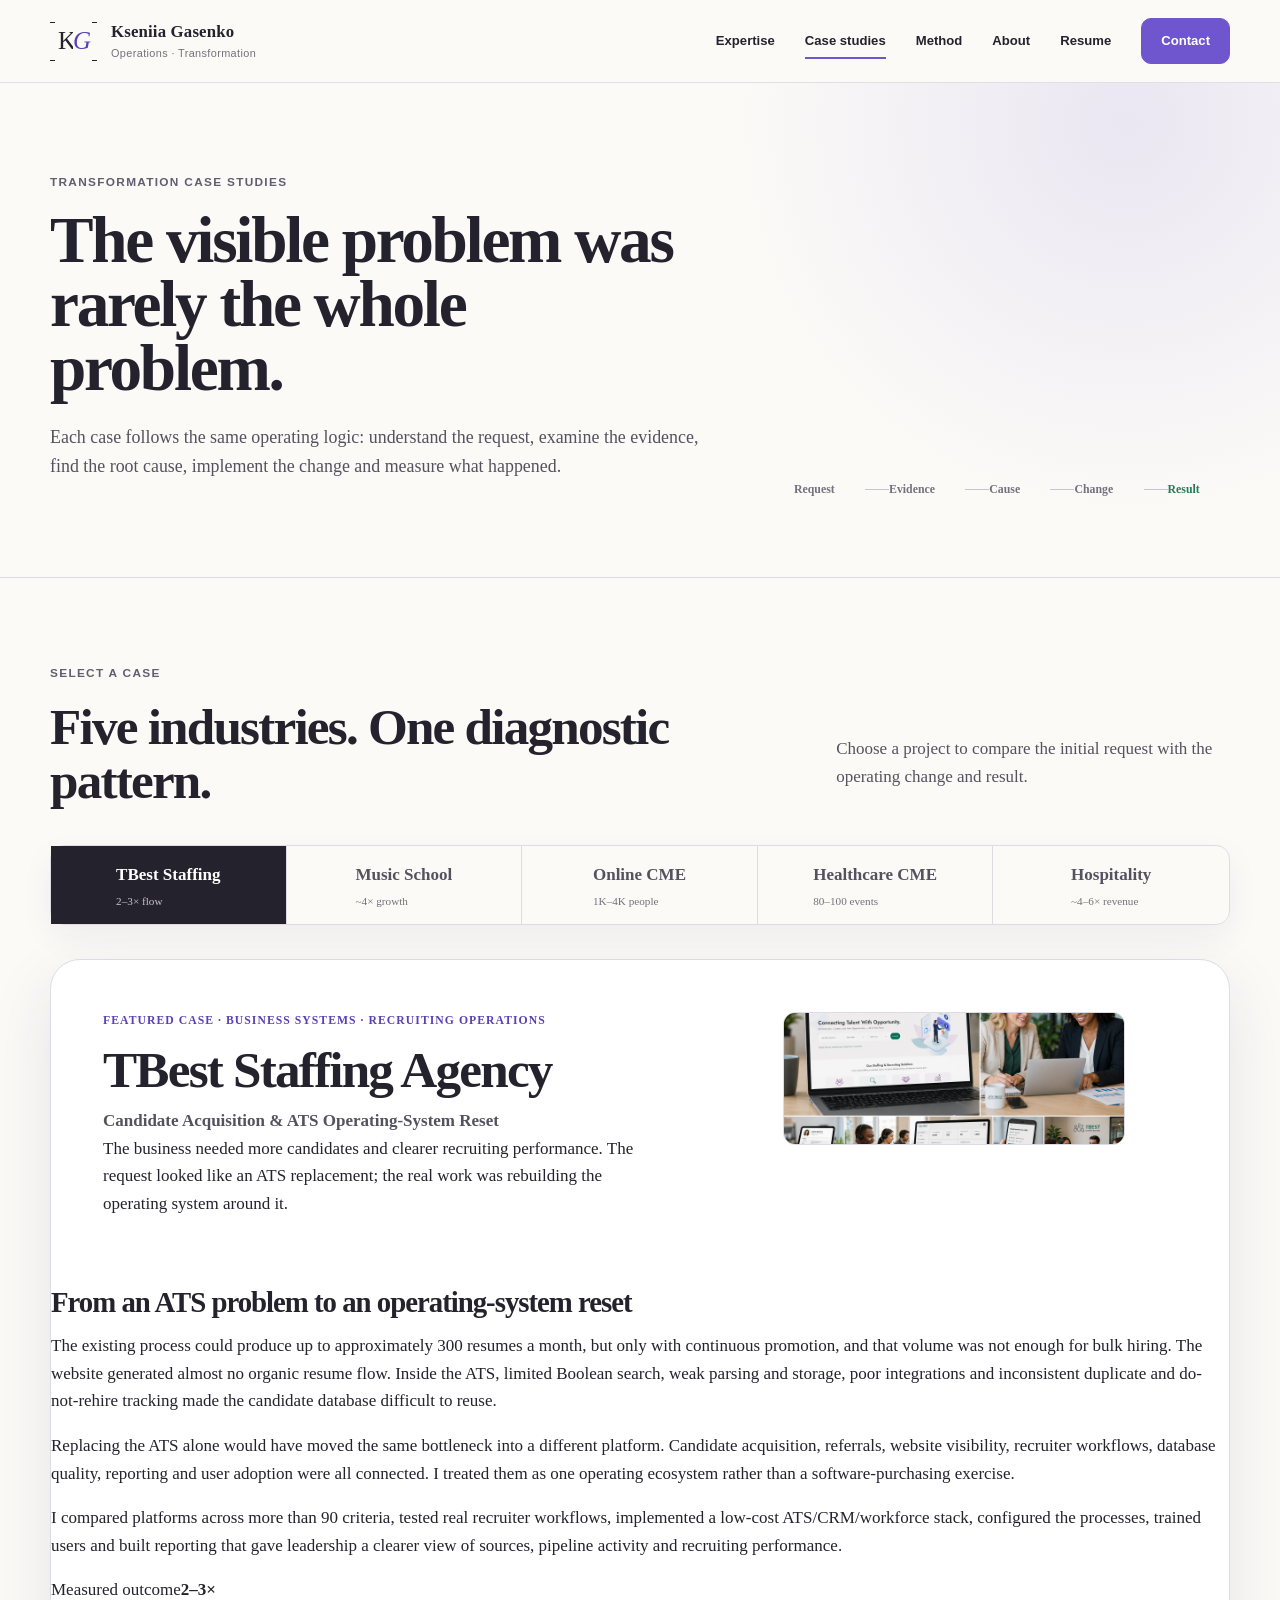
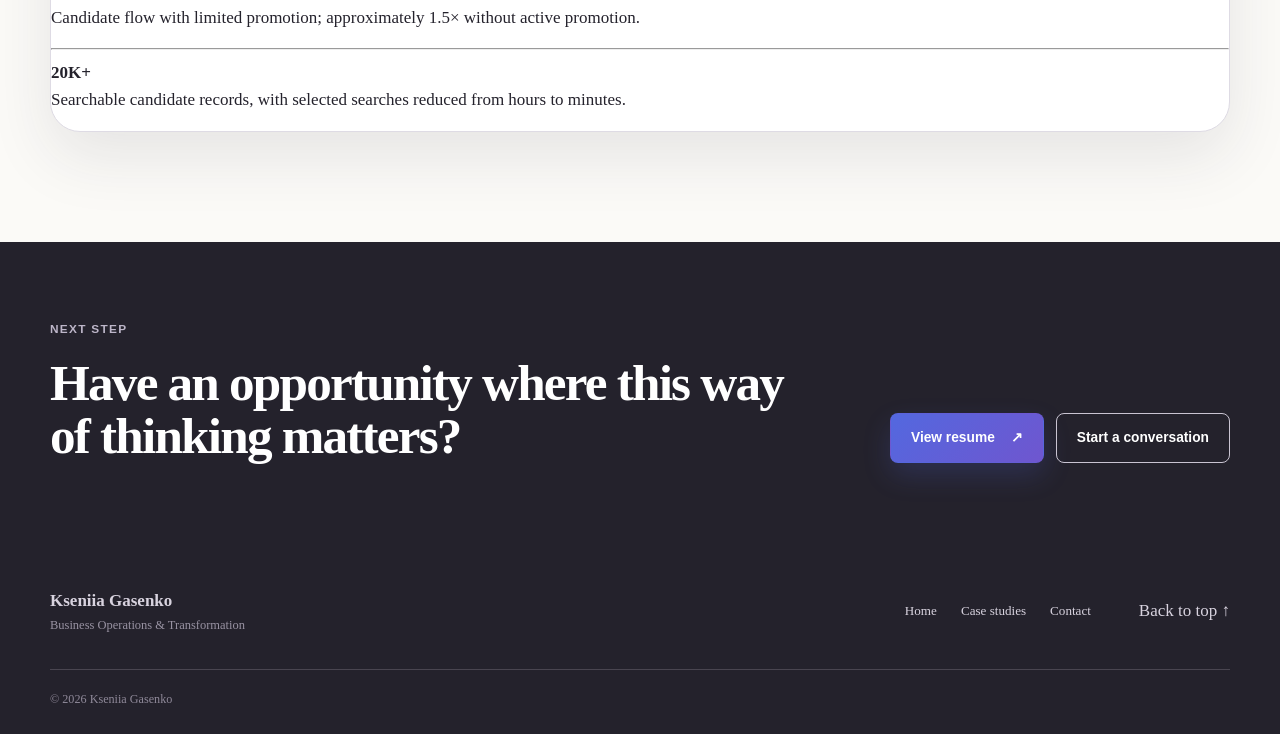
==== case-studies.html @ 23183fe9 "Update case-studies.html" ====
<!doctype html>
<html lang="en">
<head>
  <meta charset="utf-8"><meta name="viewport" content="width=device-width, initial-scale=1">
  <meta name="description" content="Business transformation case studies by Kseniia Gasenko: operations, systems, customer journeys, digital delivery and measurable change.">
  <meta name="theme-color" content="#fbfaf7">
  <meta property="og:title" content="Transformation Case Studies | Kseniia Gasenko"><meta property="og:description" content="Five transformations showing the request, evidence, root cause, implemented change and measured result."><meta property="og:type" content="website"><meta property="og:image" content="assets/images/projects/music-school.png">
  <link rel="canonical" href="https://kgasenko-lab.github.io/kgasenko-portfolio/case-studies.html">
  <title>Transformation Case Studies | Kseniia Gasenko</title>
  <link rel="stylesheet" href="css/style.css?v=20260823-5"><link rel="stylesheet" href="css/case-studies.css?v=20260823-5">
</head>
<body class="cases-page">
  <a class="skip-link" href="#main-content">Skip to main content</a>
  <header class="site-header" data-header><div class="container nav-shell">
    <a class="brand" href="index.html" aria-label="Kseniia Gasenko, home"><span class="brand-mark" aria-hidden="true"><span class="brand-k">K</span><span class="brand-g">G</span></span><span class="brand-copy"><strong>Kseniia Gasenko</strong><small>Operations · Transformation</small></span></a>
    <nav class="desktop-nav" aria-label="Primary navigation"><a href="index.html#expertise">Expertise</a><a href="#cases" aria-current="page">Case studies</a><a href="index.html#method">Method</a><a href="index.html#about">About</a><a href="assets/documents/Kseniia_Gasenko_Change_Transformation_Resume.pdf" target="_blank" rel="noopener noreferrer">Resume <span class="sr-only">(opens PDF in a new tab)</span></a><a class="nav-cta" href="index.html#contact">Contact</a></nav>
    <button class="menu-toggle" type="button" aria-expanded="false" aria-controls="mobile-menu" aria-label="Open navigation"><span></span><span></span><span></span></button>
  </div><nav class="mobile-menu" id="mobile-menu" aria-label="Mobile navigation" hidden><div class="container mobile-menu-inner"><a href="index.html#expertise">Expertise</a><a href="#cases" aria-current="page">Case studies</a><a href="index.html#method">Method</a><a href="index.html#about">About</a><a href="assets/documents/Kseniia_Gasenko_Change_Transformation_Resume.pdf" target="_blank" rel="noopener noreferrer">Resume</a><a href="index.html#contact">Contact</a></div></nav></header>

  <main id="main-content">
    <section class="cases-hero" id="top"><div class="container cases-hero-grid"><div><p class="eyebrow">Transformation case studies</p><h1>The visible problem was rarely the whole problem.</h1><p>Each case follows the same operating logic: understand the request, examine the evidence, find the root cause, implement the change and measure what happened.</p></div><div class="case-thesis" aria-label="Case-study structure"><span>Request</span><i></i><span>Evidence</span><i></i><span>Cause</span><i></i><span>Change</span><i></i><strong>Result</strong></div></div></section>

    <section class="cases-workspace" id="cases" aria-labelledby="case-selector-title"><div class="container">
      <div class="case-selector-heading"><div><p class="eyebrow">Select a case</p><h2 id="case-selector-title">Five industries. One diagnostic pattern.</h2></div><p>Choose a project to compare the initial request with the operating change and result.</p></div>
      <div class="case-tabs" role="tablist" aria-label="Case studies">
        <button type="button" role="tab" id="tab-staffing-agency" aria-controls="staffing-agency" aria-selected="true" tabindex="0" data-case-tab="staffing-agency"><span>TBest Staffing</span><small>2–3× flow</small></button>
        <button type="button" role="tab" id="tab-music-school" aria-controls="music-school" aria-selected="false" tabindex="-1" data-case-tab="music-school"><span>Music School</span><small>~4× growth</small></button>
        <button type="button" role="tab" id="tab-online-cme" aria-controls="online-cme" aria-selected="false" tabindex="-1" data-case-tab="online-cme"><span>Online CME</span><small>1K–4K people</small></button>
        <button type="button" role="tab" id="tab-healthcare-cme" aria-controls="healthcare-cme" aria-selected="false" tabindex="-1" data-case-tab="healthcare-cme"><span>Healthcare CME</span><small>80–100 events</small></button>
        <button type="button" role="tab" id="tab-hotel-complex" aria-controls="hotel-complex" aria-selected="false" tabindex="-1" data-case-tab="hotel-complex"><span>Hospitality</span><small>~4–6× revenue</small></button>
      </div>

      <article class="case-panel" id="music-school" role="tabpanel" aria-labelledby="tab-music-school" tabindex="0" data-case-panel hidden>
        <header class="case-panel-header"><div><p class="case-type">Customer journey · Digital operations · Business systems</p><h2>Music School</h2><p class="case-role">Enrollment & Operations Transformation</p><p class="case-deck">The project began as a search for school-management software. The evidence showed that the more urgent constraint was earlier in the journey: families could not easily understand, compare and enroll in programs.</p></div><figure class="case-visual"><img src="assets/images/projects/music-school.png" alt="Music school website, enrollment and scheduling transformation" width="1536" height="1024"></figure></header>
        <div class="case-story"><div class="case-narrative"><h3>Why the software request was not the first priority</h3><p>Enrollment, scheduling, payments, communication and student updates were consuming too much administrative time, so replacing the management platform looked like the logical first step. But reviewing the customer journey revealed a different bottleneck. Program information, age groups, schedules, tuition, trial options and registration paths were difficult for families to compare—and difficult for the school to maintain consistently.</p><p>Implementing a new platform at that moment would have reorganized the back office without solving the immediate enrollment and revenue problem. I changed the sequence of the work: improve acquisition first, then select the system against requirements proven through the redesigned operation.</p><p>I rebuilt program pages, schedules, pricing, trial and enrollment paths, email assets, SEO foundations and campaign materials. After the customer journey was clearer, I mapped the school’s operational requirements, reviewed available platforms and shortlisted five systems for hands-on testing.</p></div><aside class="case-evidence" aria-label="Music School results"><span>Measured outcome</span><strong>~4×</strong><p>First-month registrations and revenue compared with the same programs and enrollment timing in the prior year.</p><hr><b>Next phase</b><p>Five platforms shortlisted for operational testing.</p></aside></div>
      </article>

      <article class="case-panel" id="staffing-agency" role="tabpanel" aria-labelledby="tab-staffing-agency" tabindex="0" data-case-panel>
        <header class="case-panel-header"><div><p class="case-type">Featured case · Business systems · Recruiting operations</p><h2>TBest Staffing Agency</h2><p class="case-role">Candidate Acquisition & ATS Operating-System Reset</p><p class="case-deck">The business needed more candidates and clearer recruiting performance. The request looked like an ATS replacement; the real work was rebuilding the operating system around it.</p></div><figure class="case-visual"><img src="assets/images/projects/staffing-agency.png" alt="Staffing agency recruiting systems and operations transformation" width="1536" height="1024"></figure></header>
        <div class="case-story"><div class="case-narrative"><h3>From an ATS problem to an operating-system reset</h3><p>The existing process could produce up to approximately 300 resumes a month, but only with continuous promotion, and that volume was not enough for bulk hiring. The website generated almost no organic resume flow. Inside the ATS, limited Boolean search, weak parsing and storage, poor integrations and inconsistent duplicate and do-not-rehire tracking made the candidate database difficult to reuse.</p><p>Replacing the ATS alone would have moved the same bottleneck into a different platform. Candidate acquisition, referrals, website visibility, recruiter workflows, database quality, reporting and user adoption were all connected. I treated them as one operating ecosystem rather than a software-purchasing exercise.</p><p>I compared platforms across more than 90 criteria, tested real recruiter workflows, implemented a low-cost ATS/CRM/workforce stack, configured the processes, trained users and built reporting that gave leadership a clearer view of sources, pipeline activity and recruiting performance.</p></div><aside class="case-evidence" aria-label="TBest results"><span>Measured outcome</span><strong>2–3×</strong><p>Candidate flow with limited promotion; approximately 1.5× without active promotion.</p><hr><b>20K+</b><p>Searchable candidate records, with selected searches reduced from hours to minutes.</p></aside></div>
      </article>

      <article class="case-panel" id="online-cme" role="tabpanel" aria-labelledby="tab-online-cme" tabindex="0" data-case-panel hidden>
        <header class="case-panel-header"><div><p class="case-type">Digital transformation · Automation · Event operations</p><h2>Online CME Systems</h2><p class="case-role">End-to-End Digital Delivery System</p><p class="case-deck">Healthcare education programs had to move online and support thousands of participants without becoming dependent on an expensive all-in-one platform.</p></div><figure class="case-visual"><img src="assets/images/projects/online-cme.png" alt="Online healthcare education event and automation system" width="1536" height="1024"></figure></header>
        <div class="case-story"><div class="case-narrative"><h3>Building the operation behind the online event</h3><p>The visible goal was to move physical CME events online. Yet registration, payment, participant communication, access, attendance, testing and certification were still handled as separate tasks. Digitizing each manual step independently would have recreated the same fragmented operation on a screen.</p><p>I designed the full participant lifecycle as one connected delivery system and built it myself with a near-zero-cost technology stack. More than 50 multilingual landing pages connected promotion and registration with payments, event access, live delivery, attendance, testing, certification, recordings, participant data, reporting and follow-up.</p><p>The system expanded capacity while reducing manual work and dependence on third-party providers. It also turned one-time event records into a professional audience database that could support future programs.</p></div><aside class="case-evidence" aria-label="Online CME results"><span>Delivery capacity</span><strong>1K–4K</strong><p>Participants supported at one time, compared with roughly 100–500 in physical programs.</p><hr><b>4K → 45K+</b><p>Growth of the professional participant database.</p></aside></div>
      </article>

      <article class="case-panel" id="healthcare-cme" role="tabpanel" aria-labelledby="tab-healthcare-cme" tabindex="0" data-case-panel hidden>
        <header class="case-panel-header"><div><p class="case-type">Event operations · Digital acquisition</p><h2>Healthcare Marketing & CME Agency</h2><p class="case-role">Audience Acquisition & Registration Transformation</p><p class="case-deck">Event growth depended on clinic visits, paper invitations and handwritten registration. Improving attendance meant redesigning acquisition and data capture together.</p></div><figure class="case-visual"><img src="assets/images/projects/healthcare-cme.png" alt="Healthcare conference event and registration transformation" width="1536" height="1024"></figure></header>
        <div class="case-story"><div class="case-narrative"><h3>Turning registration into a reusable acquisition system</h3><p>Staff visited clinics, delivered physical invitations and followed up manually. At the event, handwritten registration required repeated data entry and introduced errors in names, email addresses and participant records. The process limited reach before the event and reduced the quality of the data available afterward.</p><p>I reframed registration as part of audience acquisition—not simply an event-day administrative task. Event landing pages, online registration, digital promotion and structured participant-data workflows created a continuous path from first contact to attendance and follow-up.</p><p>The organization could promote beyond one clinic at a time, maintain cleaner participant information and reuse its audience across a large annual event calendar rather than rebuilding reach for every program.</p></div><aside class="case-evidence" aria-label="Healthcare marketing results"><span>Operating scale</span><strong>80–100</strong><p>Events supported annually through a reusable digital audience and structured data workflow.</p><hr><b>Manual → digital</b><p>Promotion, registration and participant-data capture.</p></aside></div>
      </article>

      <article class="case-panel" id="hotel-complex" role="tabpanel" aria-labelledby="tab-hotel-complex" tabindex="0" data-case-panel hidden>
        <header class="case-panel-header"><div><p class="case-type">Operating model · Customer behavior · Service design</p><h2>Hotel & Restaurant Complex</h2><p class="case-role">Service & Operating Model Redesign</p><p class="case-deck">Internal event services were selling poorly. The apparent sales problem was actually a mismatch between client behavior, employee coverage and ownership of the relationship.</p></div><figure class="case-visual"><img src="assets/images/projects/hotel-complex.png" alt="Hotel and restaurant event operations and service model" width="1536" height="1024"></figure></header>
        <div class="case-story"><div class="case-narrative"><h3>Redesigning the service around how clients made decisions</h3><p>Banquet services and additional event services were handled by different managers working limited standard schedules. Clients, however, often wanted to discuss decisions during evenings and weekends. Handoffs arrived late in the buying process, added decision fatigue and allowed revenue to leave the business.</p><p>The issue was not that managers needed to “sell harder.” The operating model expected customers to adapt to the company’s internal structure. I combined banquet and event-service responsibilities so one manager could own the relationship across the journey, aligned commissions with the complete sale and introduced two-manager coverage on a three-days-on, three-days-off rotation.</p><p>The redesigned model matched coverage to customer behavior while creating stronger earning opportunities and more sustainable rest for managers.</p></div><aside class="case-evidence" aria-label="Hospitality results"><span>Service adoption</span><strong>~90%</strong><p>Of banquet events adopted internal event services.</p><hr><b>~4–6×</b><p>Increase in monthly vendor-fee revenue.</p></aside></div>
      </article>
    </div></section>

    <section class="cases-cta"><div class="container"><div><p class="eyebrow">Next step</p><h2>Have an opportunity where this way of thinking matters?</h2></div><div><a class="button button-primary" href="assets/documents/Kseniia_Gasenko_Change_Transformation_Resume.pdf" target="_blank" rel="noopener noreferrer">View resume <span aria-hidden="true">↗</span></a><a class="button button-secondary" href="index.html#contact">Start a conversation</a></div></div></section>
  </main>
  <footer class="site-footer"><div class="container footer-grid"><div><strong>Kseniia Gasenko</strong><span>Business Operations & Transformation</span></div><nav aria-label="Footer navigation"><a href="index.html">Home</a><a href="#cases">Case studies</a><a href="index.html#contact">Contact</a></nav><a href="#top">Back to top ↑</a></div><div class="container footer-bottom">© <span id="year">2026</span> Kseniia Gasenko</div></footer>
  <script src="js/main.js?v=20260823-3"></script>
</body>
</html>
---- css/style.css ----
:root {
  --paper: #fbfaf7;
  --surface: #ffffff;
  --surface-soft: #f5f3f9;
  --surface-violet: #eeebf8;
  --surface-diagnostic: #e9edf4;
  --ink: #24222c;
  --ink-soft: #55525f;
  --muted: #74717c;
  --line: #dedbe4;
  --line-strong: #c9c4d2;
  --violet: #6f56cf;
  --violet-dark: #5941b4;
  --blue: #5368df;
  --success: #287a58;
  --error: #a9363e;
  --shadow-sm: 0 12px 32px rgba(44, 38, 60, .06);
  --shadow-md: 0 24px 64px rgba(44, 38, 60, .1);
  --radius-sm: 12px;
  --radius-md: 20px;
  --radius-lg: 30px;
  --container: 1180px;
  --header-height: 82px;
  --focus: 0 0 0 4px rgba(83, 104, 223, .24);
}

* { box-sizing: border-box; }
html { scroll-behavior: smooth; scroll-padding-top: calc(var(--header-height) + 24px); scrollbar-color: #aaa2bd #f0eef4; scrollbar-width: thin; }
body { margin: 0; color: var(--ink); background: var(--paper); font: 17px/1.62 Charter, "Bitstream Charter", "Sitka Text", Georgia, serif; text-rendering: optimizeLegibility; }
body.menu-open { overflow: hidden; }
::-webkit-scrollbar { width: 12px; height: 12px; }
::-webkit-scrollbar-track { background: #f0eef4; }
::-webkit-scrollbar-thumb { border: 3px solid #f0eef4; border-radius: 999px; background: #aaa2bd; }
::-webkit-scrollbar-thumb:hover { background: #817793; }
img { display: block; max-width: 100%; }
a { color: inherit; text-decoration: none; }
button, input, select, textarea { font: inherit; }
button, select { cursor: pointer; }
:focus-visible { outline: 2px solid var(--blue); outline-offset: 3px; box-shadow: var(--focus); }
::selection { color: var(--ink); background: #dcd6f5; }
.container { width: min(calc(100% - 64px), var(--container)); margin-inline: auto; }
.sr-only { position: absolute!important; width: 1px!important; height: 1px!important; padding: 0!important; margin: -1px!important; overflow: hidden!important; clip: rect(0,0,0,0)!important; white-space: nowrap!important; border: 0!important; }
.skip-link { position: fixed; z-index: 2000; top: 12px; left: 16px; padding: 10px 16px; transform: translateY(-160%); border-radius: 8px; color: #fff; background: var(--ink); }
.skip-link:focus { transform: none; }

h1, h2, h3, p { margin-top: 0; }
h1, h2, h3 { font-family: "Iowan Old Style", "Palatino Linotype", "Book Antiqua", Palatino, Georgia, serif; font-weight: 600; letter-spacing: -.035em; }
h1 { max-width: 760px; margin-bottom: 28px; font-size: clamp(3.4rem, 5.1vw, 5rem); line-height: .98; }
h1 em { display: block; color: var(--violet-dark); font-style: normal; }
h2 { max-width: 860px; margin-bottom: 24px; font-size: clamp(2.45rem, 4vw, 4rem); line-height: 1.05; }
h3 { margin-bottom: 14px; font-size: clamp(1.6rem, 2.25vw, 2.3rem); line-height: 1.12; }
.eyebrow { display: flex; align-items: center; gap: 10px; margin-bottom: 18px; color: #625d70; font-family: "Avenir Next", Avenir, "Trebuchet MS", sans-serif; font-size: .74rem; font-weight: 700; letter-spacing: .11em; line-height: 1.35; text-transform: uppercase; }
.eyebrow > span { width: 8px; height: 8px; border-radius: 50%; background: var(--violet); box-shadow: 0 0 0 5px rgba(111, 86, 207, .12); }
.section { padding: 108px 0; }
.section-heading { margin-bottom: 52px; }
.split-heading { display: grid; grid-template-columns: minmax(0, 1.35fr) minmax(280px, .65fr); align-items: end; gap: 72px; }
.split-heading > p, .case-heading > p { margin-bottom: 8px; color: var(--ink-soft); font-size: 1.08rem; }

.site-header { position: sticky; z-index: 1000; top: 0; min-height: var(--header-height); border-bottom: 1px solid rgba(222, 219, 228, .9); background: rgba(251, 250, 247, .93); backdrop-filter: blur(18px); }
.nav-shell { min-height: var(--header-height); display: flex; align-items: center; justify-content: space-between; gap: 24px; }
.brand { display: inline-flex; align-items: center; gap: 14px; border-radius: 8px; }
.brand-mark { width: 47px; height: 42px; flex: 0 0 47px; display: flex; align-items: baseline; justify-content: center; position: relative; color: var(--ink); font-family: "Iowan Old Style", "Palatino Linotype", Palatino, Georgia, serif; }
.brand-mark::before { content: ""; position: absolute; inset: 2px 0 1px; border-block: 1px solid var(--ink); }
.brand-k, .brand-g { position: relative; z-index: 1; display: block; background: var(--paper); font-size: 25px; font-weight: 500; line-height: 41px; letter-spacing: -.08em; }
.brand-k { padding-left: 3px; }
.brand-g { margin-left: -1px; padding-right: 3px; color: var(--violet-dark); font-style: italic; }
.brand-copy { display: grid; line-height: 1.2; }
.brand-copy strong { font-family: "Iowan Old Style", Palatino, Georgia, serif; font-size: 1.05rem; font-weight: 600; letter-spacing: .01em; }
.brand-copy small { margin-top: 4px; color: var(--muted); font-family: "Avenir Next", Avenir, "Trebuchet MS", sans-serif; font-size: .68rem; letter-spacing: .035em; }
.desktop-nav { display: flex; align-items: center; gap: 30px; font-family: "Avenir Next", Avenir, "Trebuchet MS", sans-serif; font-size: .82rem; font-weight: 650; }
.desktop-nav a:not(.nav-cta) { position: relative; padding: 12px 0; }
.desktop-nav a:not(.nav-cta)::after { content: ""; position: absolute; right: 0; bottom: 5px; left: 0; height: 2px; transform: scaleX(0); transform-origin: right; background: var(--violet); transition: transform .2s ease; }
.desktop-nav a:hover::after, .desktop-nav a[aria-current="page"]::after { transform: scaleX(1); transform-origin: left; }
.nav-cta { padding: 11px 19px; border: 1px solid var(--violet); border-radius: 10px; color: #fff; background: var(--violet); }
.nav-cta:hover { background: var(--violet-dark); }
.menu-toggle, .mobile-menu { display: none; }

.hero { min-height: 650px; display: grid; align-items: center; position: relative; isolation: isolate; overflow: hidden; border-bottom: 1px solid var(--line); background: var(--paper); }
.hero::after { content: ""; position: absolute; z-index: -1; inset: 0; background: linear-gradient(90deg, var(--paper) 0%, var(--paper) 41%, rgba(251,250,247,.97) 50%, rgba(251,250,247,.72) 60%, rgba(251,250,247,.1) 78%); pointer-events: none; }
.hero-portrait { position: absolute; z-index: -2; inset: 0 0 0 auto; width: min(72vw, 1100px); overflow: hidden; }
.hero-portrait img { width: 100%; height: 100%; object-fit: cover; object-position: 58% center; }
.hero-grid { min-height: 650px; display: flex; align-items: center; position: relative; }
.hero-copy { width: min(100%, 690px); padding: 64px 0 70px; }
.hero-lead { max-width: 650px; margin-bottom: 16px; padding-left: 20px; border-left: 2px solid var(--blue); color: #45424d; font-size: 1.2rem; line-height: 1.65; }
.hero-support { max-width: 650px; margin-bottom: 0; color: var(--muted); }
.hero-actions { display: flex; flex-wrap: wrap; gap: 12px; margin-top: 30px; }
.button { min-height: 50px; display: inline-flex; align-items: center; justify-content: center; gap: 16px; padding: 12px 20px; border: 1px solid transparent; border-radius: 8px; font-family: "Avenir Next", Avenir, "Trebuchet MS", sans-serif; font-size: .86rem; font-weight: 700; line-height: 1.2; transition: transform .18s ease, background .18s ease, border-color .18s ease, box-shadow .18s ease; }
.button:hover { transform: translateY(-2px); }
.button-primary { color: #fff; background: linear-gradient(135deg, var(--blue), var(--violet)); box-shadow: 0 12px 28px rgba(83, 104, 223, .2); }
.button-primary:hover { box-shadow: 0 16px 34px rgba(83, 104, 223, .3); }
.button-secondary { border-color: var(--line-strong); background: rgba(255,255,255,.8); }
.button-secondary:hover { border-color: var(--violet); }
.availability { display: flex; align-items: flex-start; gap: 10px; margin: 20px 0 0; color: var(--ink-soft); font-size: .89rem; }
.availability span { width: 8px; height: 8px; flex: 0 0 8px; margin-top: 8px; border-radius: 50%; background: var(--success); box-shadow: 0 0 0 5px rgba(40,122,88,.11); }

.impact-band { border-bottom: 1px solid var(--line); background: var(--surface); }
.impact-grid { display: grid; grid-template-columns: repeat(4, 1fr); }
.impact-grid div { min-height: 126px; display: flex; flex-direction: column; justify-content: center; padding: 24px 32px; border-left: 1px solid var(--line); }
.impact-grid div:first-child { border-left: 0; }
.impact-grid strong { color: var(--violet-dark); font: 600 clamp(1.8rem, 2.8vw, 2.8rem)/1 Georgia, serif; letter-spacing: -.04em; }
.impact-grid span { margin-top: 8px; color: var(--muted); font-size: .84rem; line-height: 1.4; }

.capability-list { border-top: 1px solid var(--line-strong); }
.capability { display: grid; grid-template-columns: 120px minmax(250px, .75fr) minmax(280px, 1fr) minmax(300px, 1fr); gap: 42px; align-items: start; padding: 38px 0; border-bottom: 1px solid var(--line); }
.capability-label { color: var(--violet-dark); font-size: .76rem; font-weight: 800; letter-spacing: .1em; text-transform: uppercase; }
.capability h3 { margin: 0; font-size: 1.8rem; }
.capability > p:not(.capability-label) { margin: 0; color: var(--ink-soft); }
.capability ul { display: flex; flex-wrap: wrap; gap: 8px; margin: 0; padding: 0; list-style: none; }
.capability li, .skill-tags span { padding: 7px 11px; border: 1px solid var(--line); border-radius: 999px; color: #5d5967; background: var(--surface); font-size: .78rem; line-height: 1.2; }

.diagnostic-section { color: var(--ink); border-block: 1px solid #d6dce7; background: var(--surface-diagnostic); }
.diagnostic-grid { display: grid; grid-template-columns: .75fr 1.25fr; gap: 96px; align-items: center; }
.diagnostic-copy .eyebrow { color: var(--violet-dark); }
.diagnostic-copy h2 { color: var(--ink); }
.diagnostic-copy p:not(.eyebrow) { color: #4e5360; }
.diagnostic-path { position: relative; margin: 0; padding: 0; list-style: none; }
.diagnostic-path::before { content: ""; position: absolute; top: 28px; bottom: 28px; left: 27px; width: 1px; background: linear-gradient(var(--blue), var(--violet), #4c9776); }
.diagnostic-path li { position: relative; display: grid; grid-template-columns: 56px 1fr; gap: 20px; align-items: center; min-height: 84px; }
.diagnostic-path li > span { z-index: 1; width: 56px; height: 56px; display: grid; place-items: center; border: 1px solid #a8afbd; border-radius: 50%; color: var(--violet-dark); background: #f6f8fb; font-family: "Avenir Next", Avenir, "Trebuchet MS", sans-serif; font-size: .7rem; font-weight: 800; }
.diagnostic-path strong, .diagnostic-path small { display: block; }
.diagnostic-path strong { color: var(--ink); font-size: 1rem; }
.diagnostic-path small { margin-top: 3px; color: #626977; }
.diagnostic-path .diagnostic-result > span { border-color: #43866a; color: #fff; background: #337458; }
.diagnostic-result strong { color: #256448; }

.cases-section { background: #f6f4f8; }
.case-heading { display: flex; align-items: end; justify-content: space-between; gap: 32px; }
.text-link { display: inline-flex; align-items: center; gap: 12px; padding: 6px 0; border-bottom: 1px solid currentColor; color: var(--violet-dark); font-weight: 750; line-height: 1.3; }
.text-link:hover { color: var(--blue); }
.case-grid { display: grid; grid-template-columns: repeat(12, 1fr); gap: 24px; }
.case-card { grid-column: span 6; display: grid; overflow: hidden; border: 1px solid var(--line); border-radius: var(--radius-md); background: var(--surface); box-shadow: var(--shadow-sm); transition: transform .2s ease, box-shadow .2s ease; }
.case-card:hover { transform: translateY(-4px); box-shadow: var(--shadow-md); }
.case-card-featured { grid-column: span 12; grid-template-columns: .72fr 1.28fr; border-top: 4px solid var(--violet); }
.case-card-wide { grid-column: span 6; }
.case-image { min-height: 0; aspect-ratio: 16 / 8.5; overflow: hidden; background: var(--surface-soft); }
.case-card-featured .case-image { min-height: 0; aspect-ratio: auto; }
.case-image img { width: 100%; height: 100%; object-fit: cover; transition: transform .4s ease; }
.case-card:hover .case-image img { transform: scale(1.025); }
.case-content { display: flex; flex-direction: column; padding: 32px; }
.case-card-featured .case-content { justify-content: center; padding: 40px 44px; }
.case-type { margin-bottom: 12px; color: var(--violet-dark); font-size: .73rem; font-weight: 800; letter-spacing: .09em; text-transform: uppercase; }
.case-content > p:not(.case-type) { color: var(--ink-soft); }
.case-content > p strong { color: var(--ink); font-weight: 700; }
.case-intro { max-width: 760px; font-size: 1.04rem; }
.case-snapshot { display: grid; grid-template-columns: repeat(3, 1fr); gap: 0; margin: 24px 0 26px; border-block: 1px solid var(--line); }
.case-snapshot div { padding: 18px 18px 18px 0; }
.case-snapshot div + div { padding-left: 18px; border-left: 1px solid var(--line); }
.case-snapshot dt { margin-bottom: 8px; color: var(--violet-dark); font-family: "Avenir Next", Avenir, "Trebuchet MS", sans-serif; font-size: .66rem; font-weight: 800; letter-spacing: .08em; text-transform: uppercase; }
.case-snapshot dd { margin: 0; color: var(--ink-soft); font-size: .84rem; line-height: 1.46; }
.case-snapshot strong { color: var(--ink); font-size: 1.02rem; }
.case-metrics { display: flex; flex-wrap: wrap; gap: 20px; margin: auto 0 24px; padding-top: 22px; border-top: 1px solid var(--line); }
.case-metrics span { display: grid; color: var(--muted); font-size: .76rem; }
.case-metrics strong { color: var(--ink); font: 600 1.25rem/1.2 Georgia, serif; }
.case-content .text-link { align-self: flex-start; }

.method-section { background: var(--surface); }
.method-list { display: grid; grid-template-columns: repeat(6, 1fr); margin: 0; padding: 0; border-top: 1px solid var(--line-strong); list-style: none; }
.method-list li { min-height: 190px; padding: 26px 22px; border-right: 1px solid var(--line); }
.method-list li:last-child { border-right: 0; }
.method-list span { color: var(--violet); font-size: .72rem; font-weight: 800; }
.method-list strong { display: block; margin-top: 44px; font-size: .95rem; }
.method-list p { margin: 6px 0 0; color: var(--muted); font-size: .82rem; line-height: 1.45; }

.about-section { background: var(--paper); }
.about-grid { display: grid; grid-template-columns: .85fr 1fr .65fr; gap: 72px; align-items: start; }
.about-copy { color: var(--ink-soft); font-size: 1.08rem; }
.skill-tags { display: flex; flex-wrap: wrap; gap: 8px; margin-top: 30px; }
.credential-panel { border-top: 3px solid var(--violet); background: var(--surface); box-shadow: var(--shadow-sm); }
.credential-panel div { display: grid; padding: 22px; border-bottom: 1px solid var(--line); }
.credential-panel span { margin-top: 4px; color: var(--muted); font-size: .78rem; }

.contact-section { border-top: 1px solid var(--line); background: var(--surface-violet); }
.contact-section { padding-block: 78px; }
.contact-grid { display: grid; grid-template-columns: .82fr 1fr; gap: 64px; align-items: start; }
.contact-copy { position: sticky; top: calc(var(--header-height) + 30px); }
.privacy-note { margin-top: 28px; padding-top: 20px; border-top: 1px solid #d3cfe0; color: var(--muted); font-size: .82rem; }
.contact-form { max-width: 660px; padding: 26px; border: 1px solid #d6d1e1; border-radius: 14px; background: rgba(255,255,255,.9); box-shadow: var(--shadow-sm); }
.form-row { display: grid; grid-template-columns: 1fr 1fr; gap: 20px; }
.form-field { margin-bottom: 13px; }
.form-field label { display: block; margin-bottom: 8px; color: #3d3947; font-size: .86rem; font-weight: 750; }
.form-field label span:not([aria-hidden]) { color: var(--muted); font-size: .75rem; font-weight: 500; }
.form-field input, .form-field select, .form-field textarea { width: 100%; border: 1px solid #bdb7c8; border-radius: 10px; color: var(--ink); background: #fff; transition: border-color .15s ease, box-shadow .15s ease; }
.form-field input, .form-field select { min-height: 46px; padding: 9px 12px; }
.form-field textarea { min-height: 112px; padding: 11px 12px; resize: none; }
.form-field input:hover, .form-field select:hover, .form-field textarea:hover { border-color: #91889f; }
.form-field input:focus, .form-field select:focus, .form-field textarea:focus { outline: 0; border-color: var(--blue); box-shadow: var(--focus); }
.form-field [aria-invalid="true"] { border-color: var(--error); }
.field-error { min-height: 20px; margin: 5px 0 0; color: var(--error); font-size: .78rem; line-height: 1.4; }
.field-hint { margin: 5px 0 0; color: var(--muted); font-size: .75rem; }
.form-summary { margin-bottom: 22px; padding: 14px 16px; border-left: 4px solid var(--error); border-radius: 7px; color: #6d252a; background: #fff0f1; font-size: .86rem; }
.form-submit-row { display: flex; align-items: center; gap: 18px; }
.form-submit-row p { margin: 0; color: var(--muted); font-size: .78rem; }
.form-submit { min-width: 160px; }
.form-submit[disabled] { cursor: wait; opacity: .78; transform: none; }
.submit-spinner { width: 16px; height: 16px; display: none; border: 2px solid rgba(255,255,255,.45); border-top-color: #fff; border-radius: 50%; animation: spin .7s linear infinite; }
.form-submit.is-busy .submit-spinner { display: block; }
.form-status { min-height: 24px; margin: 16px 0 0; color: var(--success); font-size: .84rem; }
.form-status.is-error { color: var(--error); }
.honeypot { position: absolute!important; left: -10000px!important; width: 1px!important; height: 1px!important; opacity: 0!important; }
@keyframes spin { to { transform: rotate(360deg); } }

.site-footer { padding: 44px 0 24px; color: #d8d3df; background: var(--ink); }
.footer-grid { display: grid; grid-template-columns: 1fr auto auto; gap: 48px; align-items: center; }
.footer-grid > div { display: grid; }
.footer-grid span { color: #9892a2; font-size: .78rem; }
.footer-grid nav { display: flex; gap: 24px; font-size: .82rem; }
.footer-grid a:hover { color: #fff; }
.footer-bottom { margin-top: 34px; padding-top: 20px; border-top: 1px solid #494550; color: #8f8999; font-size: .76rem; }

@media (max-width: 1100px) {
  :root { --header-height: 74px; }
  .container { width: min(calc(100% - 40px), var(--container)); }
  .desktop-nav { display: none; }
  .menu-toggle { width: 48px; height: 48px; display: grid; place-content: center; gap: 5px; border: 0; border-radius: 10px; background: transparent; }
  .menu-toggle span { width: 24px; height: 2px; display: block; background: var(--ink); transition: transform .2s ease, opacity .2s ease; }
  .menu-toggle[aria-expanded="true"] span:nth-child(1) { transform: translateY(7px) rotate(45deg); }
  .menu-toggle[aria-expanded="true"] span:nth-child(2) { opacity: 0; }
  .menu-toggle[aria-expanded="true"] span:nth-child(3) { transform: translateY(-7px) rotate(-45deg); }
  .mobile-menu { position: fixed; inset: var(--header-height) 0 0; display: block; overflow-y: auto; background: rgba(251,250,247,.98); }
  .mobile-menu[hidden] { display: none; }
  .mobile-menu-inner { display: grid; padding-top: 14px; }
  .mobile-menu a { min-height: 58px; display: flex; align-items: center; border-bottom: 1px solid var(--line); font: 600 1.3rem/1.2 Georgia, serif; }
  .hero::after { background: linear-gradient(180deg, var(--paper) 0%, var(--paper) 47%, rgba(251,250,247,.96) 56%, rgba(251,250,247,.26) 76%, rgba(251,250,247,0) 100%); }
  .hero-portrait { inset: auto 0 0; width: 100%; height: 52%; }
  .hero-portrait img { object-position: 55% 38%; }
  .hero-grid { min-height: 830px; align-items: flex-start; }
  .hero-copy { padding: 50px 0 410px; }
  .impact-grid { grid-template-columns: repeat(2, 1fr); }
  .impact-grid div:nth-child(3) { border-left: 0; border-top: 1px solid var(--line); }
  .impact-grid div:nth-child(4) { border-top: 1px solid var(--line); }
  .capability { grid-template-columns: 100px 1fr 1fr; gap: 28px; }
  .capability ul { grid-column: 2 / -1; }
  .diagnostic-grid { gap: 54px; }
  .case-card-featured { grid-template-columns: 1fr; }
  .case-card-featured .case-image { aspect-ratio: 16 / 7; }
  .case-snapshot { grid-template-columns: 1fr; }
  .case-snapshot div + div { padding-left: 0; border-top: 1px solid var(--line); border-left: 0; }
  .method-list { grid-template-columns: repeat(3, 1fr); }
  .method-list li { border-bottom: 1px solid var(--line); }
  .about-grid { grid-template-columns: 1fr 1fr; }
  .credential-panel { grid-column: 2; }
  .contact-grid { gap: 50px; }
}

@media (max-width: 720px) {
  .container { width: calc(100% - 30px); }
  body { font-size: 16px; }
  .brand-copy small { display: none; }
  .section { padding: 74px 0; }
  .split-heading, .diagnostic-grid, .contact-grid, .about-grid { grid-template-columns: 1fr; gap: 34px; }
  h1 { font-size: clamp(2.75rem, 12vw, 3.7rem); }
  h2 { font-size: clamp(2.2rem, 9.5vw, 3rem); }
  .hero { min-height: 780px; }
  .hero-portrait { height: 44%; }
  .hero-portrait img { object-position: 58% 42%; }
  .hero-grid { min-height: 780px; }
  .hero-copy { padding: 38px 0 330px; }
  .hero-lead { padding-left: 15px; font-size: 1.05rem; }
  .hero-actions { display: grid; }
  .button { width: 100%; }
  .impact-grid { grid-template-columns: 1fr 1fr; }
  .impact-grid div { min-height: 112px; padding: 20px 16px; }
  .capability { grid-template-columns: 1fr; gap: 10px; padding: 30px 0; }
  .capability ul { grid-column: auto; margin-top: 8px; }
  .diagnostic-section { padding-bottom: 62px; }
  .case-heading { display: block; }
  .case-heading .text-link { margin-top: 10px; }
  .case-card, .case-card-featured, .case-card-wide { grid-column: 1 / -1; }
  .case-card-featured .case-content { padding: 30px 24px; }
  .case-image, .case-card-featured .case-image { min-height: 0; aspect-ratio: 16 / 9; }
  .case-content { padding: 28px 22px; }
  .method-list { grid-template-columns: 1fr; }
  .method-list li { min-height: 0; display: grid; grid-template-columns: 44px 1fr; padding: 18px 0; border-right: 0; }
  .method-list span { grid-row: 1 / 3; }
  .method-list strong { margin: 0; }
  .method-list p { margin-top: 3px; }
  .credential-panel { grid-column: auto; }
  .contact-copy { position: static; }
  .contact-form { padding: 24px 18px; }
  .form-row { grid-template-columns: 1fr; gap: 0; }
  .form-submit-row { align-items: flex-start; flex-direction: column; }
  .footer-grid { grid-template-columns: 1fr; gap: 22px; }
  .footer-grid nav { flex-wrap: wrap; }
}

@media (prefers-reduced-motion: reduce) {
  html { scroll-behavior: auto; }
  *, *::before, *::after { scroll-behavior: auto!important; animation-duration: .01ms!important; animation-iteration-count: 1!important; transition-duration: .01ms!important; }
}

@media (forced-colors: active) {
  * { scrollbar-color: auto; }
  .brand-mark, .button-primary, .nav-cta { border: 1px solid ButtonText; }
}
---- css/case-studies.css ----
.cases-hero { padding: 92px 0 78px; overflow: hidden; border-bottom: 1px solid var(--line); background: radial-gradient(circle at 88% 8%, rgba(111,86,207,.12), transparent 32%), var(--paper); }
.cases-hero-grid { display: grid; grid-template-columns: 1.2fr .8fr; gap: 90px; align-items: end; }
.cases-hero h1 { max-width: 850px; margin-bottom: 22px; }
.cases-hero p:not(.eyebrow) { max-width: 720px; color: var(--ink-soft); font-size: 1.12rem; }
.case-thesis { display: grid; grid-template-columns: auto 24px auto 24px auto 24px auto 24px auto; align-items: center; color: var(--muted); font-size: .74rem; font-weight: 750; }
.case-thesis i { height: 1px; background: var(--line-strong); }
.case-thesis strong { color: var(--success); }
.cases-workspace { padding: 88px 0 110px; }
.case-selector-heading { display: grid; grid-template-columns: 1fr .55fr; gap: 70px; align-items: end; margin-bottom: 38px; }
.case-selector-heading h2 { margin-bottom: 0; }
.case-selector-heading > p { color: var(--ink-soft); }
.case-tabs { position: sticky; z-index: 20; top: var(--header-height); display: grid; grid-template-columns: repeat(5, 1fr); margin-bottom: 34px; border: 1px solid var(--line); border-radius: 14px; background: rgba(251,250,247,.95); box-shadow: var(--shadow-sm); backdrop-filter: blur(16px); }
.case-tabs button { min-height: 78px; display: grid; place-content: center; gap: 3px; padding: 12px; border: 0; border-right: 1px solid var(--line); color: var(--ink-soft); background: transparent; text-align: left; }
.case-tabs button:last-child { border-right: 0; }
.case-tabs button span, .case-tabs button small { display: block; }
.case-tabs button span { font-weight: 750; }
.case-tabs button small { color: var(--muted); font-size: .7rem; }
.case-tabs button[aria-selected="true"] { color: #fff; background: var(--ink); }
.case-tabs button[aria-selected="true"] small { color: #c9c3d1; }
.case-panel { scroll-margin-top: calc(var(--header-height) + 105px); overflow: hidden; border: 1px solid var(--line); border-radius: var(--radius-lg); background: var(--surface); box-shadow: var(--shadow-md); }
.case-panel:focus { outline: 0; }
.case-panel[hidden] { display: none; }
.case-panel-header { display: grid; grid-template-columns: 1fr .8fr; gap: 70px; padding: 52px; }
.case-panel-header h2 { margin: 0; }
.case-panel-header > p { padding-left: 28px; border-left: 1px solid var(--line-strong); color: var(--ink-soft); }
.case-role { margin: 10px 0 0; color: var(--ink-soft); font-weight: 650; }
.case-visual { width: min(100% - 104px, 980px); aspect-ratio: 16 / 6.2; margin: 0 52px 42px; overflow: hidden; border: 1px solid var(--line); border-radius: 12px; background: var(--surface-soft); }
.case-visual img { width: 100%; height: 100%; object-fit: cover; }
.transformation-grid { display: grid; grid-template-columns: repeat(5, 1fr); }
.transformation-grid section { min-height: 330px; padding: 32px 26px; border-right: 1px solid var(--line); background: var(--surface); }
.transformation-grid section:last-child { border-right: 0; }
.transformation-grid section > span { display: block; margin-bottom: 32px; color: var(--violet-dark); font-size: .7rem; font-weight: 850; letter-spacing: .09em; text-transform: uppercase; }
.transformation-grid h3 { font-size: 1.45rem; }
.transformation-grid p { color: var(--ink-soft); font-size: .85rem; line-height: 1.58; }
.transformation-grid .root-cause { background: var(--surface-violet); }
.transformation-grid .result-stage { color: #fff; background: var(--ink); }
.transformation-grid .result-stage > span { color: #a9d5c1; }
.transformation-grid .result-stage h3 { color: #fff; }
.transformation-grid .result-stage p { color: #cac5d0; }
.cases-cta { padding: 80px 0; color: #fff; background: var(--ink); }
.cases-cta .container { display: flex; align-items: end; justify-content: space-between; gap: 50px; }
.cases-cta h2 { max-width: 760px; margin-bottom: 0; color: #fff; }
.cases-cta .eyebrow { color: #bdb6c9; }
.cases-cta .container > div:last-child { display: flex; gap: 12px; }
.cases-cta .button-secondary { color: #fff; background: transparent; }

@media (max-width: 1100px) {
  .cases-hero-grid { grid-template-columns: 1fr; gap: 38px; }
  .case-thesis { max-width: 700px; }
  .case-selector-heading { grid-template-columns: 1fr; gap: 12px; }
  .case-tabs { display: flex; overflow-x: auto; scrollbar-gutter: stable; }
  .case-tabs button { min-width: 180px; flex: 1; }
  .case-panel-header { grid-template-columns: 1fr; gap: 24px; padding: 40px; }
  .case-panel-header > p { padding: 22px 0 0; border-top: 1px solid var(--line); border-left: 0; }
  .case-visual { width: calc(100% - 80px); margin: 0 40px 36px; }
  .transformation-grid { grid-template-columns: repeat(2, 1fr); }
  .transformation-grid section { min-height: 280px; border-bottom: 1px solid var(--line); }
  .transformation-grid .result-stage { grid-column: 1 / -1; min-height: 230px; }
}

@media (max-width: 720px) {
  .cases-hero { padding: 58px 0 52px; }
  .case-thesis { grid-template-columns: 1fr; gap: 7px; padding-left: 18px; border-left: 2px solid var(--violet); }
  .case-thesis i { display: none; }
  .cases-workspace { padding: 66px 0 76px; }
  .case-tabs { margin-inline: -15px; border-right: 0; border-left: 0; border-radius: 0; }
  .case-tabs button { min-width: 150px; min-height: 68px; }
  .case-panel { margin-inline: -5px; border-radius: 20px; }
  .case-panel-header { padding: 30px 22px; }
  .case-visual { width: calc(100% - 44px); aspect-ratio: 16 / 9; margin: 0 22px 24px; }
  .transformation-grid { grid-template-columns: 1fr; }
  .transformation-grid section, .transformation-grid .result-stage { grid-column: auto; min-height: 0; padding: 28px 22px; border-right: 0; }
  .transformation-grid section > span { margin-bottom: 18px; }
  .cases-cta .container { align-items: stretch; flex-direction: column; }
  .cases-cta .container > div:last-child { flex-direction: column; }
}
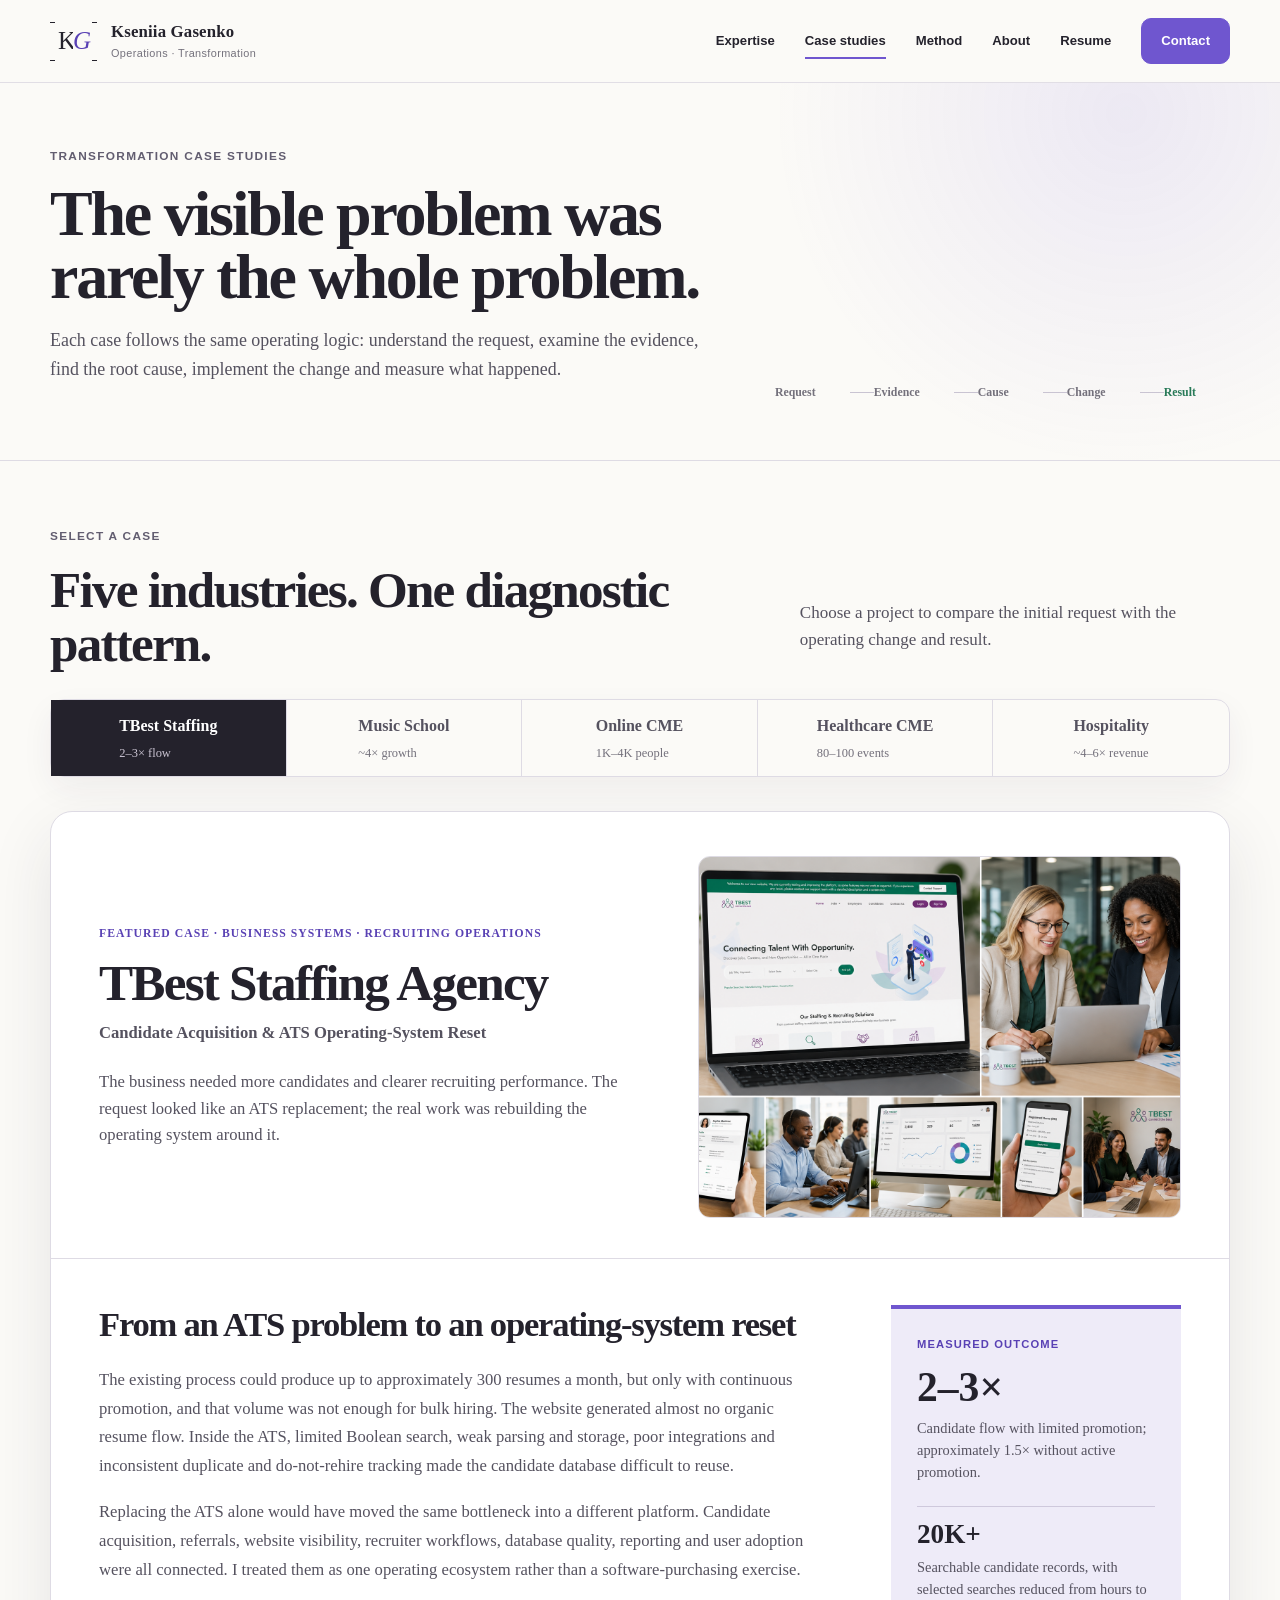
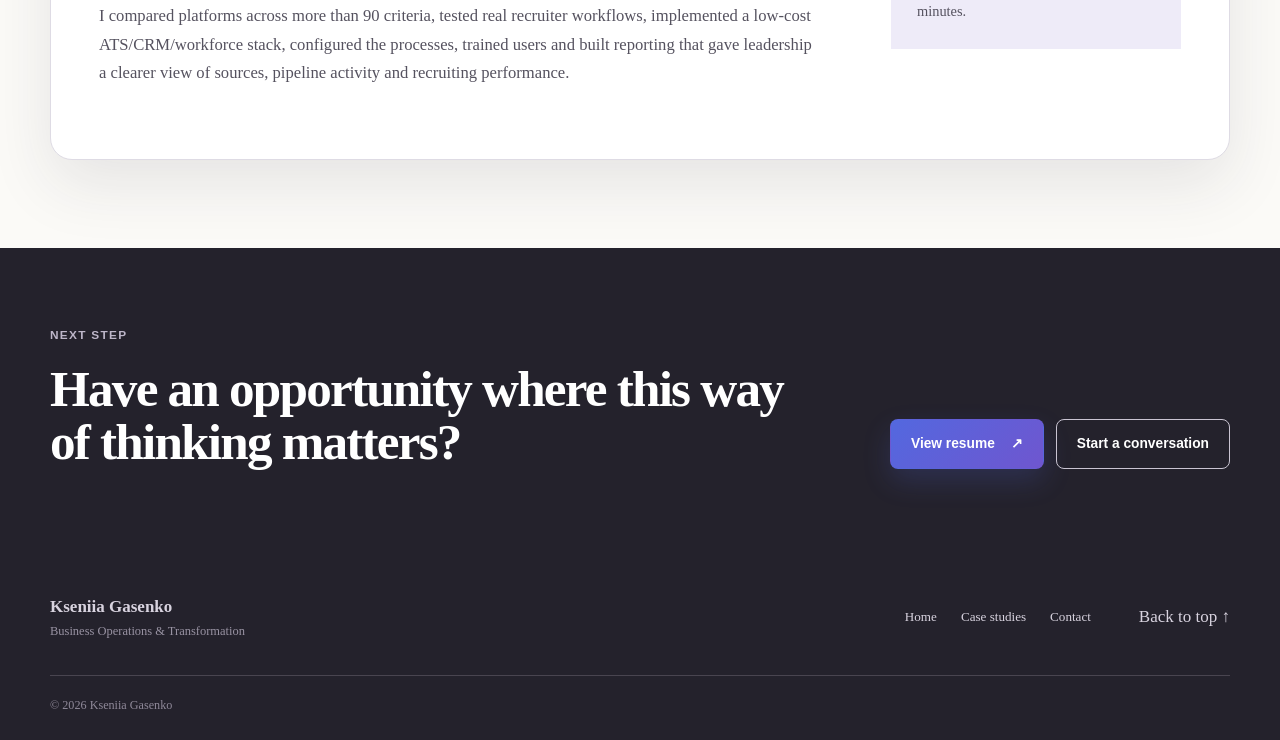
==== commit f28d7108: "Update case-studies.html" ====
--- a/case-studies.html
+++ b/case-studies.html
@@ -7,7 +7,7 @@
   <meta property="og:title" content="Transformation Case Studies | Kseniia Gasenko"><meta property="og:description" content="Five transformations showing the request, evidence, root cause, implemented change and measured result."><meta property="og:type" content="website"><meta property="og:image" content="assets/images/projects/music-school.png">
   <link rel="canonical" href="https://kgasenko-lab.github.io/kgasenko-portfolio/case-studies.html">
   <title>Transformation Case Studies | Kseniia Gasenko</title>
-  <link rel="stylesheet" href="css/style.css?v=20260823-5"><link rel="stylesheet" href="css/case-studies.css?v=20260823-5">
+  <link rel="stylesheet" href="css/style.css?v=20260823-8"><link rel="stylesheet" href="css/case-studies.css?v=20260823-8">
 </head>
 <body class="cases-page">
   <a class="skip-link" href="#main-content">Skip to main content</a>
@@ -59,6 +59,6 @@
     <section class="cases-cta"><div class="container"><div><p class="eyebrow">Next step</p><h2>Have an opportunity where this way of thinking matters?</h2></div><div><a class="button button-primary" href="assets/documents/Kseniia_Gasenko_Change_Transformation_Resume.pdf" target="_blank" rel="noopener noreferrer">View resume <span aria-hidden="true">↗</span></a><a class="button button-secondary" href="index.html#contact">Start a conversation</a></div></div></section>
   </main>
   <footer class="site-footer"><div class="container footer-grid"><div><strong>Kseniia Gasenko</strong><span>Business Operations & Transformation</span></div><nav aria-label="Footer navigation"><a href="index.html">Home</a><a href="#cases">Case studies</a><a href="index.html#contact">Contact</a></nav><a href="#top">Back to top ↑</a></div><div class="container footer-bottom">© <span id="year">2026</span> Kseniia Gasenko</div></footer>
-  <script src="js/main.js?v=20260823-3"></script>
+  <script src="js/main.js?v=20260823-6"></script>
 </body>
 </html>
--- a/css/style.css
+++ b/css/style.css
@@ -51,8 +51,8 @@
 h3 { margin-bottom: 14px; font-size: clamp(1.6rem, 2.25vw, 2.3rem); line-height: 1.12; }
 .eyebrow { display: flex; align-items: center; gap: 10px; margin-bottom: 18px; color: #625d70; font-family: "Avenir Next", Avenir, "Trebuchet MS", sans-serif; font-size: .74rem; font-weight: 700; letter-spacing: .11em; line-height: 1.35; text-transform: uppercase; }
 .eyebrow > span { width: 8px; height: 8px; border-radius: 50%; background: var(--violet); box-shadow: 0 0 0 5px rgba(111, 86, 207, .12); }
-.section { padding: 108px 0; }
-.section-heading { margin-bottom: 52px; }
+.section { padding: 86px 0; }
+.section-heading { margin-bottom: 38px; }
 .split-heading { display: grid; grid-template-columns: minmax(0, 1.35fr) minmax(280px, .65fr); align-items: end; gap: 72px; }
 .split-heading > p, .case-heading > p { margin-bottom: 8px; color: var(--ink-soft); font-size: 1.08rem; }
 
@@ -75,10 +75,7 @@
 .nav-cta:hover { background: var(--violet-dark); }
 .menu-toggle, .mobile-menu { display: none; }
 
-.hero { min-height: 650px; display: grid; align-items: center; position: relative; isolation: isolate; overflow: hidden; border-bottom: 1px solid var(--line); background: var(--paper); }
-.hero::after { content: ""; position: absolute; z-index: -1; inset: 0; background: linear-gradient(90deg, var(--paper) 0%, var(--paper) 41%, rgba(251,250,247,.97) 50%, rgba(251,250,247,.72) 60%, rgba(251,250,247,.1) 78%); pointer-events: none; }
-.hero-portrait { position: absolute; z-index: -2; inset: 0 0 0 auto; width: min(72vw, 1100px); overflow: hidden; }
-.hero-portrait img { width: 100%; height: 100%; object-fit: cover; object-position: 58% center; }
+.hero { min-height: 650px; display: grid; align-items: center; position: relative; overflow: hidden; border-bottom: 1px solid var(--line); background-color: var(--paper); background-image: linear-gradient(90deg, rgba(251,250,247,1) 0%, rgba(251,250,247,.99) 34%, rgba(251,250,247,.93) 45%, rgba(251,250,247,.5) 58%, rgba(251,250,247,0) 72%), url("../assets/images/hero/kseniia-photo.png"); background-repeat: no-repeat; background-position: center, right top; background-size: 100% 100%, auto 100%; }
 .hero-grid { min-height: 650px; display: flex; align-items: center; position: relative; }
 .hero-copy { width: min(100%, 690px); padding: 64px 0 70px; }
 .hero-lead { max-width: 650px; margin-bottom: 16px; padding-left: 20px; border-left: 2px solid var(--blue); color: #45424d; font-size: 1.2rem; line-height: 1.65; }
@@ -154,12 +151,13 @@
 .case-content .text-link { align-self: flex-start; }
 
 .method-section { background: var(--surface); }
-.method-list { display: grid; grid-template-columns: repeat(6, 1fr); margin: 0; padding: 0; border-top: 1px solid var(--line-strong); list-style: none; }
-.method-list li { min-height: 190px; padding: 26px 22px; border-right: 1px solid var(--line); }
-.method-list li:last-child { border-right: 0; }
-.method-list span { color: var(--violet); font-size: .72rem; font-weight: 800; }
-.method-list strong { display: block; margin-top: 44px; font-size: .95rem; }
-.method-list p { margin: 6px 0 0; color: var(--muted); font-size: .82rem; line-height: 1.45; }
+.method-section .split-heading { grid-template-columns: 1fr .78fr; gap: 54px; }
+.method-section .split-heading h2 { margin-bottom: 0; font-size: clamp(2.6rem, 4.2vw, 4.3rem); }
+.method-list { display: grid; grid-template-columns: repeat(3, 1fr); margin: 0; padding: 0; border-top: 1px solid var(--line-strong); border-left: 1px solid var(--line); list-style: none; }
+.method-list li { min-height: 174px; display: grid; grid-template-columns: 62px 1fr; gap: 18px; padding: 26px 24px; border-right: 1px solid var(--line); border-bottom: 1px solid var(--line); }
+.method-list span { color: var(--violet-dark); font-family: "Iowan Old Style", Palatino, Georgia, serif; font-size: 2.2rem; font-weight: 500; line-height: 1; }
+.method-list strong { display: block; font-size: 1.08rem; line-height: 1.3; }
+.method-list p { margin: 9px 0 0; color: var(--ink-soft); font-size: .94rem; line-height: 1.5; }
 
 .about-section { background: var(--paper); }
 .about-grid { display: grid; grid-template-columns: .85fr 1fr .65fr; gap: 72px; align-items: start; }
@@ -171,17 +169,20 @@
 
 .contact-section { border-top: 1px solid var(--line); background: var(--surface-violet); }
 .contact-section { padding-block: 78px; }
-.contact-grid { display: grid; grid-template-columns: .82fr 1fr; gap: 64px; align-items: start; }
-.contact-copy { position: sticky; top: calc(var(--header-height) + 30px); }
+.contact-grid { display: grid; grid-template-columns: minmax(320px, .9fr) minmax(480px, 1.1fr); gap: 72px; align-items: center; }
+.contact-copy { max-width: 520px; }
+.contact-copy h2 { font-size: clamp(2.7rem, 4.3vw, 4.4rem); }
+.contact-copy > p:not(.eyebrow):not(.privacy-note):not(.contact-invitation) { color: var(--ink-soft); font-size: 1.08rem; }
+.contact-invitation { margin: 22px 0 0; padding-left: 17px; border-left: 2px solid var(--violet); color: #46424f; font-size: .96rem; }
 .privacy-note { margin-top: 28px; padding-top: 20px; border-top: 1px solid #d3cfe0; color: var(--muted); font-size: .82rem; }
-.contact-form { max-width: 660px; padding: 26px; border: 1px solid #d6d1e1; border-radius: 14px; background: rgba(255,255,255,.9); box-shadow: var(--shadow-sm); }
+.contact-form { width: 100%; max-width: 620px; padding: 30px; border: 1px solid #d6d1e1; border-radius: 14px; background: rgba(255,255,255,.94); box-shadow: var(--shadow-sm); }
 .form-row { display: grid; grid-template-columns: 1fr 1fr; gap: 20px; }
 .form-field { margin-bottom: 13px; }
-.form-field label { display: block; margin-bottom: 8px; color: #3d3947; font-size: .86rem; font-weight: 750; }
+.form-field label { display: block; margin-bottom: 7px; color: #3d3947; font-size: .92rem; font-weight: 700; }
 .form-field label span:not([aria-hidden]) { color: var(--muted); font-size: .75rem; font-weight: 500; }
 .form-field input, .form-field select, .form-field textarea { width: 100%; border: 1px solid #bdb7c8; border-radius: 10px; color: var(--ink); background: #fff; transition: border-color .15s ease, box-shadow .15s ease; }
-.form-field input, .form-field select { min-height: 46px; padding: 9px 12px; }
-.form-field textarea { min-height: 112px; padding: 11px 12px; resize: none; }
+.form-field input, .form-field select { min-height: 48px; padding: 9px 12px; }
+.form-field textarea { min-height: 92px; padding: 11px 12px; resize: none; }
 .form-field input:hover, .form-field select:hover, .form-field textarea:hover { border-color: #91889f; }
 .form-field input:focus, .form-field select:focus, .form-field textarea:focus { outline: 0; border-color: var(--blue); box-shadow: var(--focus); }
 .form-field [aria-invalid="true"] { border-color: var(--error); }
@@ -189,8 +190,8 @@
 .field-hint { margin: 5px 0 0; color: var(--muted); font-size: .75rem; }
 .form-summary { margin-bottom: 22px; padding: 14px 16px; border-left: 4px solid var(--error); border-radius: 7px; color: #6d252a; background: #fff0f1; font-size: .86rem; }
 .form-submit-row { display: flex; align-items: center; gap: 18px; }
-.form-submit-row p { margin: 0; color: var(--muted); font-size: .78rem; }
-.form-submit { min-width: 160px; }
+.form-submit-row p { margin: 0; color: var(--muted); font-size: .82rem; }
+.form-submit { min-width: 205px; }
 .form-submit[disabled] { cursor: wait; opacity: .78; transform: none; }
 .submit-spinner { width: 16px; height: 16px; display: none; border: 2px solid rgba(255,255,255,.45); border-top-color: #fff; border-radius: 50%; animation: spin .7s linear infinite; }
 .form-submit.is-busy .submit-spinner { display: block; }
@@ -220,9 +221,7 @@
   .mobile-menu[hidden] { display: none; }
   .mobile-menu-inner { display: grid; padding-top: 14px; }
   .mobile-menu a { min-height: 58px; display: flex; align-items: center; border-bottom: 1px solid var(--line); font: 600 1.3rem/1.2 Georgia, serif; }
-  .hero::after { background: linear-gradient(180deg, var(--paper) 0%, var(--paper) 47%, rgba(251,250,247,.96) 56%, rgba(251,250,247,.26) 76%, rgba(251,250,247,0) 100%); }
-  .hero-portrait { inset: auto 0 0; width: 100%; height: 52%; }
-  .hero-portrait img { object-position: 55% 38%; }
+  .hero { background-image: linear-gradient(180deg, var(--paper) 0%, var(--paper) 46%, rgba(251,250,247,.96) 56%, rgba(251,250,247,.38) 75%, rgba(251,250,247,0) 100%), url("../assets/images/hero/kseniia-photo.png"); background-position: center, 62% bottom; background-size: 100% 100%, auto 56%; }
   .hero-grid { min-height: 830px; align-items: flex-start; }
   .hero-copy { padding: 50px 0 410px; }
   .impact-grid { grid-template-columns: repeat(2, 1fr); }
@@ -235,8 +234,7 @@
   .case-card-featured .case-image { aspect-ratio: 16 / 7; }
   .case-snapshot { grid-template-columns: 1fr; }
   .case-snapshot div + div { padding-left: 0; border-top: 1px solid var(--line); border-left: 0; }
-  .method-list { grid-template-columns: repeat(3, 1fr); }
-  .method-list li { border-bottom: 1px solid var(--line); }
+  .method-list { grid-template-columns: repeat(2, 1fr); }
   .about-grid { grid-template-columns: 1fr 1fr; }
   .credential-panel { grid-column: 2; }
   .contact-grid { gap: 50px; }
@@ -251,8 +249,7 @@
   h1 { font-size: clamp(2.75rem, 12vw, 3.7rem); }
   h2 { font-size: clamp(2.2rem, 9.5vw, 3rem); }
   .hero { min-height: 780px; }
-  .hero-portrait { height: 44%; }
-  .hero-portrait img { object-position: 58% 42%; }
+  .hero { background-position: center, 65% bottom; background-size: 100% 100%, auto 45%; }
   .hero-grid { min-height: 780px; }
   .hero-copy { padding: 38px 0 330px; }
   .hero-lead { padding-left: 15px; font-size: 1.05rem; }
@@ -270,10 +267,8 @@
   .case-image, .case-card-featured .case-image { min-height: 0; aspect-ratio: 16 / 9; }
   .case-content { padding: 28px 22px; }
   .method-list { grid-template-columns: 1fr; }
-  .method-list li { min-height: 0; display: grid; grid-template-columns: 44px 1fr; padding: 18px 0; border-right: 0; }
-  .method-list span { grid-row: 1 / 3; }
-  .method-list strong { margin: 0; }
-  .method-list p { margin-top: 3px; }
+  .method-list li { min-height: 0; grid-template-columns: 52px 1fr; padding: 22px 18px; }
+  .method-list span { font-size: 1.8rem; }
   .credential-panel { grid-column: auto; }
   .contact-copy { position: static; }
   .contact-form { padding: 24px 18px; }
--- a/css/case-studies.css
+++ b/css/case-studies.css
@@ -1,42 +1,43 @@
-.cases-hero { padding: 92px 0 78px; overflow: hidden; border-bottom: 1px solid var(--line); background: radial-gradient(circle at 88% 8%, rgba(111,86,207,.12), transparent 32%), var(--paper); }
-.cases-hero-grid { display: grid; grid-template-columns: 1.2fr .8fr; gap: 90px; align-items: end; }
-.cases-hero h1 { max-width: 850px; margin-bottom: 22px; }
+.cases-hero { padding: 66px 0 58px; overflow: hidden; border-bottom: 1px solid var(--line); background: radial-gradient(circle at 88% 8%, rgba(111,86,207,.1), transparent 30%), var(--paper); }
+.cases-hero-grid { display: grid; grid-template-columns: 1.18fr .82fr; gap: 70px; align-items: end; }
+.cases-hero h1 { max-width: 760px; margin-bottom: 18px; font-size: clamp(3rem, 5vw, 5.2rem); }
 .cases-hero p:not(.eyebrow) { max-width: 720px; color: var(--ink-soft); font-size: 1.12rem; }
 .case-thesis { display: grid; grid-template-columns: auto 24px auto 24px auto 24px auto 24px auto; align-items: center; color: var(--muted); font-size: .74rem; font-weight: 750; }
 .case-thesis i { height: 1px; background: var(--line-strong); }
 .case-thesis strong { color: var(--success); }
-.cases-workspace { padding: 88px 0 110px; }
-.case-selector-heading { display: grid; grid-template-columns: 1fr .55fr; gap: 70px; align-items: end; margin-bottom: 38px; }
+.cases-workspace { padding: 68px 0 88px; }
+.case-selector-heading { display: grid; grid-template-columns: 1fr .62fr; gap: 56px; align-items: end; margin-bottom: 28px; }
 .case-selector-heading h2 { margin-bottom: 0; }
 .case-selector-heading > p { color: var(--ink-soft); }
 .case-tabs { position: sticky; z-index: 20; top: var(--header-height); display: grid; grid-template-columns: repeat(5, 1fr); margin-bottom: 34px; border: 1px solid var(--line); border-radius: 14px; background: rgba(251,250,247,.95); box-shadow: var(--shadow-sm); backdrop-filter: blur(16px); }
-.case-tabs button { min-height: 78px; display: grid; place-content: center; gap: 3px; padding: 12px; border: 0; border-right: 1px solid var(--line); color: var(--ink-soft); background: transparent; text-align: left; }
+.case-tabs button { min-height: 76px; display: grid; place-content: center; gap: 4px; padding: 12px; border: 0; border-right: 1px solid var(--line); color: var(--ink-soft); background: transparent; text-align: left; transition: color .15s ease, background .15s ease; }
+.case-tabs button:hover { color: var(--violet-dark); background: var(--surface-violet); }
 .case-tabs button:last-child { border-right: 0; }
 .case-tabs button span, .case-tabs button small { display: block; }
-.case-tabs button span { font-weight: 750; }
-.case-tabs button small { color: var(--muted); font-size: .7rem; }
+.case-tabs button span { font-size: 1rem; font-weight: 750; }
+.case-tabs button small { color: var(--muted); font-size: .78rem; }
 .case-tabs button[aria-selected="true"] { color: #fff; background: var(--ink); }
 .case-tabs button[aria-selected="true"] small { color: #c9c3d1; }
-.case-panel { scroll-margin-top: calc(var(--header-height) + 105px); overflow: hidden; border: 1px solid var(--line); border-radius: var(--radius-lg); background: var(--surface); box-shadow: var(--shadow-md); }
+.case-panel { scroll-margin-top: calc(var(--header-height) + 98px); overflow: hidden; border: 1px solid var(--line); border-radius: 22px; background: var(--surface); box-shadow: var(--shadow-md); }
 .case-panel:focus { outline: 0; }
 .case-panel[hidden] { display: none; }
-.case-panel-header { display: grid; grid-template-columns: 1fr .8fr; gap: 70px; padding: 52px; }
-.case-panel-header h2 { margin: 0; }
-.case-panel-header > p { padding-left: 28px; border-left: 1px solid var(--line-strong); color: var(--ink-soft); }
-.case-role { margin: 10px 0 0; color: var(--ink-soft); font-weight: 650; }
-.case-visual { width: min(100% - 104px, 980px); aspect-ratio: 16 / 6.2; margin: 0 52px 42px; overflow: hidden; border: 1px solid var(--line); border-radius: 12px; background: var(--surface-soft); }
+.case-panel-header { display: grid; grid-template-columns: minmax(0, 1.06fr) minmax(360px, .94fr); gap: 54px; align-items: center; padding: 44px 48px 40px; border-bottom: 1px solid var(--line); }
+.case-panel-header h2 { margin: 0; font-size: clamp(2.5rem, 4vw, 4.3rem); }
+.case-role { margin: 10px 0 0; color: var(--ink-soft); font-size: 1.04rem; font-weight: 650; }
+.case-deck { max-width: 680px; margin: 22px 0 0; color: var(--ink-soft); font-size: 1.04rem; line-height: 1.6; }
+.case-visual { width: 100%; aspect-ratio: 4 / 3; margin: 0; overflow: hidden; border: 1px solid var(--line); border-radius: 12px; background: var(--surface-soft); }
 .case-visual img { width: 100%; height: 100%; object-fit: cover; }
-.transformation-grid { display: grid; grid-template-columns: repeat(5, 1fr); }
-.transformation-grid section { min-height: 330px; padding: 32px 26px; border-right: 1px solid var(--line); background: var(--surface); }
-.transformation-grid section:last-child { border-right: 0; }
-.transformation-grid section > span { display: block; margin-bottom: 32px; color: var(--violet-dark); font-size: .7rem; font-weight: 850; letter-spacing: .09em; text-transform: uppercase; }
-.transformation-grid h3 { font-size: 1.45rem; }
-.transformation-grid p { color: var(--ink-soft); font-size: .85rem; line-height: 1.58; }
-.transformation-grid .root-cause { background: var(--surface-violet); }
-.transformation-grid .result-stage { color: #fff; background: var(--ink); }
-.transformation-grid .result-stage > span { color: #a9d5c1; }
-.transformation-grid .result-stage h3 { color: #fff; }
-.transformation-grid .result-stage p { color: #cac5d0; }
+.case-story { display: grid; grid-template-columns: minmax(0, 1fr) 290px; gap: 70px; padding: 46px 48px 54px; }
+.case-narrative { max-width: 790px; }
+.case-narrative h3 { margin-bottom: 22px; font-size: clamp(1.8rem, 2.7vw, 2.65rem); }
+.case-narrative p { color: var(--ink-soft); font-size: 1.04rem; line-height: 1.72; }
+.case-narrative p + p { margin-top: 18px; }
+.case-evidence { align-self: start; padding: 26px; border-top: 4px solid var(--violet); background: var(--surface-violet); }
+.case-evidence span { display: block; color: var(--violet-dark); font-family: "Avenir Next", Avenir, "Trebuchet MS", sans-serif; font-size: .7rem; font-weight: 800; letter-spacing: .1em; text-transform: uppercase; }
+.case-evidence strong, .case-evidence b { display: block; margin-top: 14px; color: var(--ink); font-family: "Iowan Old Style", Palatino, Georgia, serif; font-size: 2.6rem; font-weight: 600; line-height: 1; }
+.case-evidence b { font-size: 1.7rem; }
+.case-evidence p { margin: 9px 0 0; color: var(--ink-soft); font-size: .9rem; line-height: 1.52; }
+.case-evidence hr { margin: 22px 0 0; border: 0; border-top: 1px solid #cec8dc; }
 .cases-cta { padding: 80px 0; color: #fff; background: var(--ink); }
 .cases-cta .container { display: flex; align-items: end; justify-content: space-between; gap: 50px; }
 .cases-cta h2 { max-width: 760px; margin-bottom: 0; color: #fff; }
@@ -50,12 +51,8 @@
   .case-selector-heading { grid-template-columns: 1fr; gap: 12px; }
   .case-tabs { display: flex; overflow-x: auto; scrollbar-gutter: stable; }
   .case-tabs button { min-width: 180px; flex: 1; }
-  .case-panel-header { grid-template-columns: 1fr; gap: 24px; padding: 40px; }
-  .case-panel-header > p { padding: 22px 0 0; border-top: 1px solid var(--line); border-left: 0; }
-  .case-visual { width: calc(100% - 80px); margin: 0 40px 36px; }
-  .transformation-grid { grid-template-columns: repeat(2, 1fr); }
-  .transformation-grid section { min-height: 280px; border-bottom: 1px solid var(--line); }
-  .transformation-grid .result-stage { grid-column: 1 / -1; min-height: 230px; }
+  .case-panel-header { grid-template-columns: 1fr 340px; gap: 34px; padding: 38px; }
+  .case-story { grid-template-columns: 1fr 250px; gap: 38px; padding: 38px; }
 }
 
 @media (max-width: 720px) {
@@ -66,11 +63,9 @@
   .case-tabs { margin-inline: -15px; border-right: 0; border-left: 0; border-radius: 0; }
   .case-tabs button { min-width: 150px; min-height: 68px; }
   .case-panel { margin-inline: -5px; border-radius: 20px; }
-  .case-panel-header { padding: 30px 22px; }
-  .case-visual { width: calc(100% - 44px); aspect-ratio: 16 / 9; margin: 0 22px 24px; }
-  .transformation-grid { grid-template-columns: 1fr; }
-  .transformation-grid section, .transformation-grid .result-stage { grid-column: auto; min-height: 0; padding: 28px 22px; border-right: 0; }
-  .transformation-grid section > span { margin-bottom: 18px; }
+  .case-panel-header { grid-template-columns: 1fr; padding: 28px 22px; }
+  .case-visual { aspect-ratio: 16 / 10; }
+  .case-story { grid-template-columns: 1fr; gap: 28px; padding: 30px 22px; }
   .cases-cta .container { align-items: stretch; flex-direction: column; }
   .cases-cta .container > div:last-child { flex-direction: column; }
 }
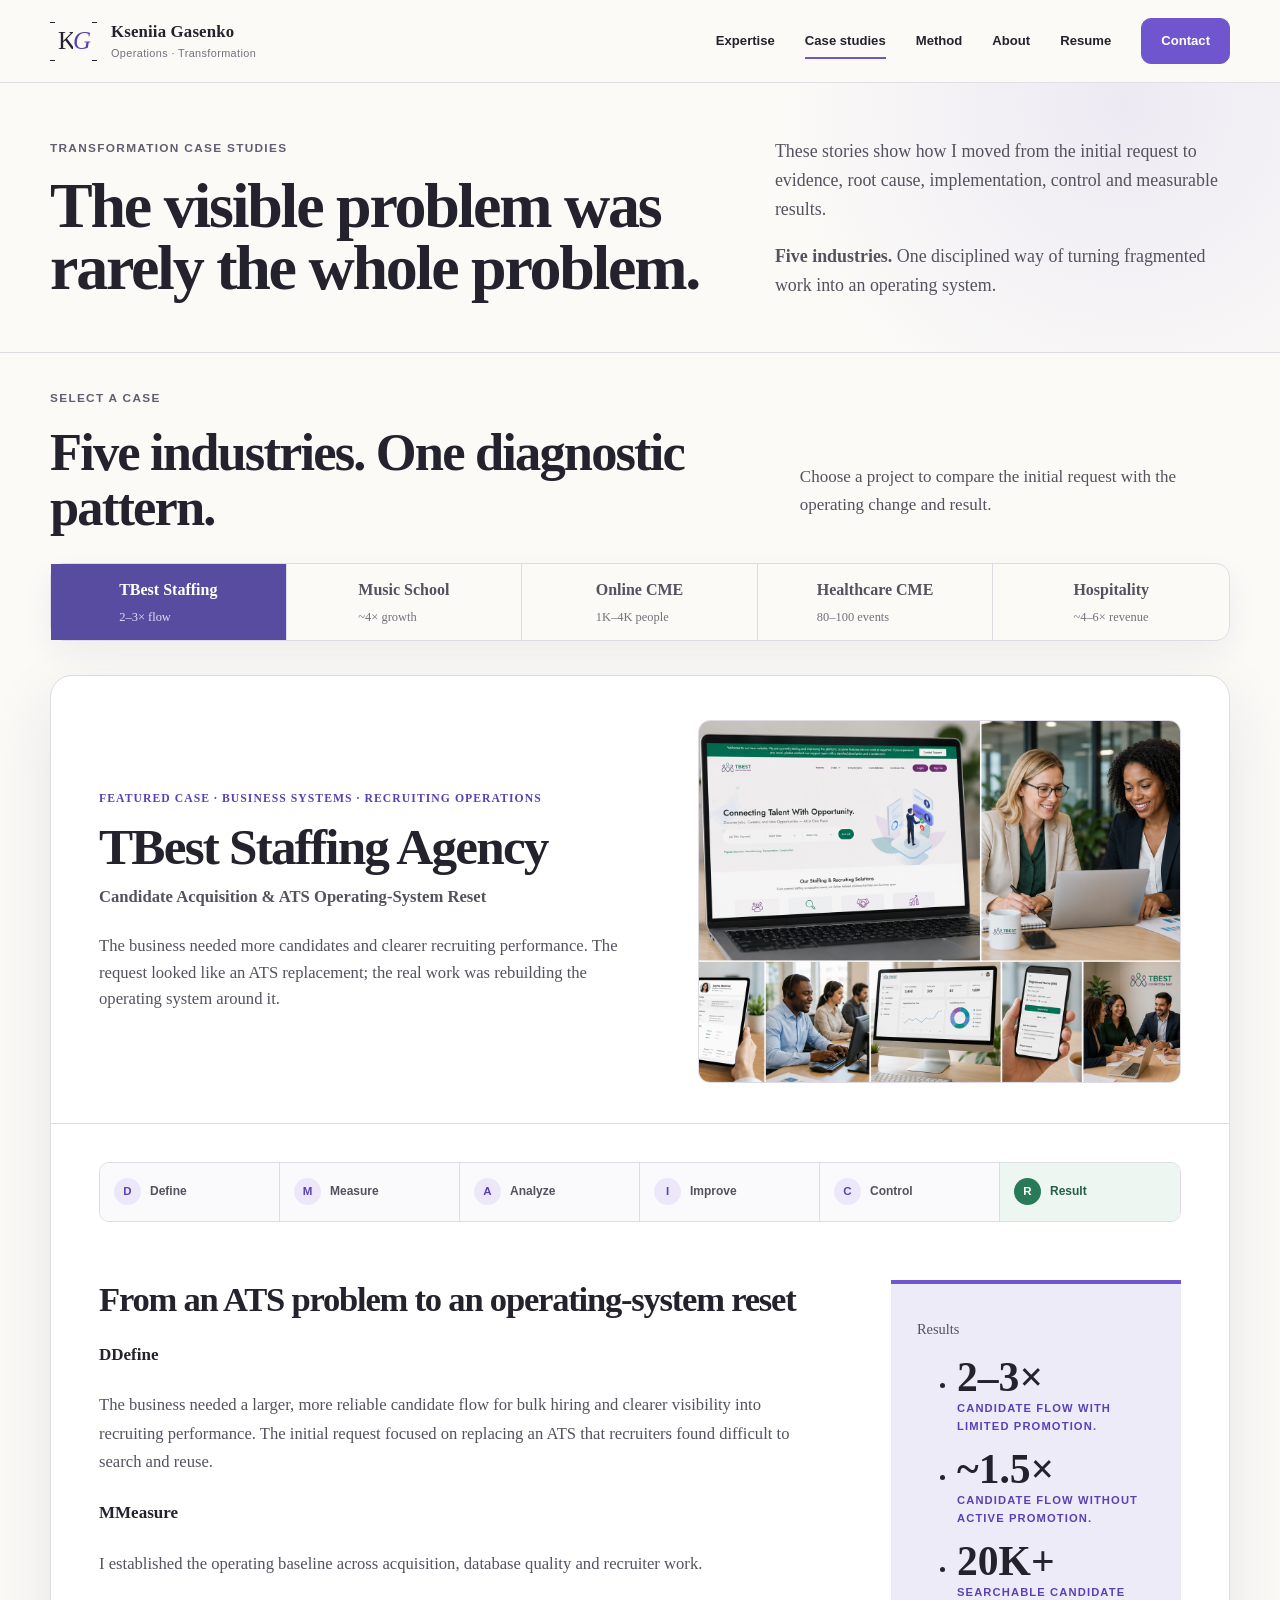
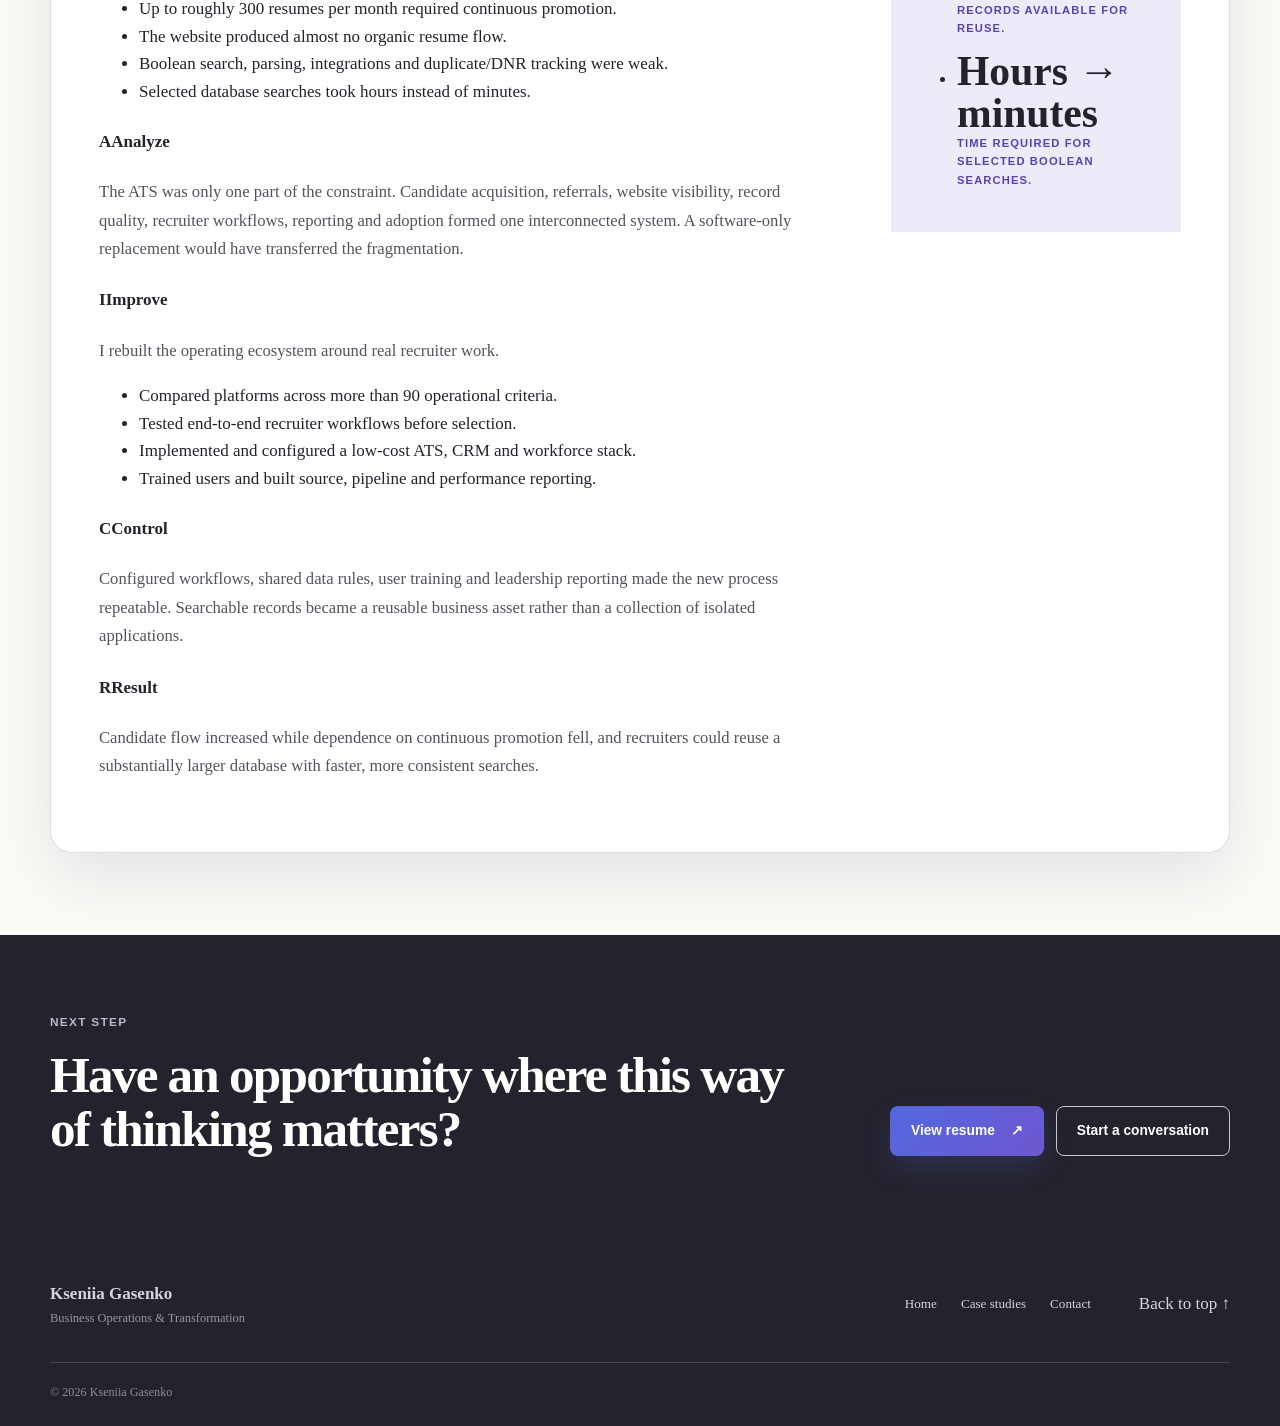
==== commit f0fff39a: "Update case-studies.html" ====
--- a/case-studies.html
+++ b/case-studies.html
@@ -7,7 +7,7 @@
   <meta property="og:title" content="Transformation Case Studies | Kseniia Gasenko"><meta property="og:description" content="Five transformations showing the request, evidence, root cause, implemented change and measured result."><meta property="og:type" content="website"><meta property="og:image" content="assets/images/projects/music-school.png">
   <link rel="canonical" href="https://kgasenko-lab.github.io/kgasenko-portfolio/case-studies.html">
   <title>Transformation Case Studies | Kseniia Gasenko</title>
-  <link rel="stylesheet" href="css/style.css?v=20260823-8"><link rel="stylesheet" href="css/case-studies.css?v=20260823-8">
+  <link rel="stylesheet" href="css/style.css?v=20260823-9"><link rel="stylesheet" href="css/case-studies.css?v=20260823-9">
 </head>
 <body class="cases-page">
   <a class="skip-link" href="#main-content">Skip to main content</a>
@@ -18,7 +18,7 @@
   </div><nav class="mobile-menu" id="mobile-menu" aria-label="Mobile navigation" hidden><div class="container mobile-menu-inner"><a href="index.html#expertise">Expertise</a><a href="#cases" aria-current="page">Case studies</a><a href="index.html#method">Method</a><a href="index.html#about">About</a><a href="assets/documents/Kseniia_Gasenko_Change_Transformation_Resume.pdf" target="_blank" rel="noopener noreferrer">Resume</a><a href="index.html#contact">Contact</a></div></nav></header>
 
   <main id="main-content">
-    <section class="cases-hero" id="top"><div class="container cases-hero-grid"><div><p class="eyebrow">Transformation case studies</p><h1>The visible problem was rarely the whole problem.</h1><p>Each case follows the same operating logic: understand the request, examine the evidence, find the root cause, implement the change and measure what happened.</p></div><div class="case-thesis" aria-label="Case-study structure"><span>Request</span><i></i><span>Evidence</span><i></i><span>Cause</span><i></i><span>Change</span><i></i><strong>Result</strong></div></div></section>
+    <section class="cases-hero" id="top"><div class="container cases-hero-grid"><div><p class="eyebrow">Transformation case studies</p><h1>The visible problem was rarely the whole problem.</h1></div><div class="case-intro"><p>These stories show how I moved from the initial request to evidence, root cause, implementation, control and measurable results.</p><p class="case-intro-note"><strong>Five industries.</strong> One disciplined way of turning fragmented work into an operating system.</p></div></div></section>
 
     <section class="cases-workspace" id="cases" aria-labelledby="case-selector-title"><div class="container">
       <div class="case-selector-heading"><div><p class="eyebrow">Select a case</p><h2 id="case-selector-title">Five industries. One diagnostic pattern.</h2></div><p>Choose a project to compare the initial request with the operating change and result.</p></div>
@@ -32,33 +32,33 @@
 
       <article class="case-panel" id="music-school" role="tabpanel" aria-labelledby="tab-music-school" tabindex="0" data-case-panel hidden>
         <header class="case-panel-header"><div><p class="case-type">Customer journey · Digital operations · Business systems</p><h2>Music School</h2><p class="case-role">Enrollment & Operations Transformation</p><p class="case-deck">The project began as a search for school-management software. The evidence showed that the more urgent constraint was earlier in the journey: families could not easily understand, compare and enroll in programs.</p></div><figure class="case-visual"><img src="assets/images/projects/music-school.png" alt="Music school website, enrollment and scheduling transformation" width="1536" height="1024"></figure></header>
-        <div class="case-story"><div class="case-narrative"><h3>Why the software request was not the first priority</h3><p>Enrollment, scheduling, payments, communication and student updates were consuming too much administrative time, so replacing the management platform looked like the logical first step. But reviewing the customer journey revealed a different bottleneck. Program information, age groups, schedules, tuition, trial options and registration paths were difficult for families to compare—and difficult for the school to maintain consistently.</p><p>Implementing a new platform at that moment would have reorganized the back office without solving the immediate enrollment and revenue problem. I changed the sequence of the work: improve acquisition first, then select the system against requirements proven through the redesigned operation.</p><p>I rebuilt program pages, schedules, pricing, trial and enrollment paths, email assets, SEO foundations and campaign materials. After the customer journey was clearer, I mapped the school’s operational requirements, reviewed available platforms and shortlisted five systems for hands-on testing.</p></div><aside class="case-evidence" aria-label="Music School results"><span>Measured outcome</span><strong>~4×</strong><p>First-month registrations and revenue compared with the same programs and enrollment timing in the prior year.</p><hr><b>Next phase</b><p>Five platforms shortlisted for operational testing.</p></aside></div>
+        <div class="case-story"><div class="case-narrative"><h3>Why the software request was not the first priority</h3><section class="case-phase"><h4><span>D</span>Define</h4><p>The assignment began as a search for school-management software. Enrollment, scheduling, payments and communication were consuming administrative time, and a new platform appeared to be the obvious solution.</p></section><section class="case-phase"><h4><span>M</span>Measure</h4><p>I reviewed the full family journey—from discovering a program to comparing schedules, booking a trial and enrolling—and assessed which information staff had to recreate across pages, messages and internal records.</p><ul><li>Program, age, schedule and tuition information was difficult to compare.</li><li>Trial and registration paths created avoidable questions and drop-off.</li><li>The school lacked a consistent acquisition foundation to evaluate software against.</li></ul></section><section class="case-phase"><h4><span>A</span>Analyze</h4><p>The immediate constraint was not the back-office platform. Families first needed a clearer way to understand and choose the right program. Replacing software before fixing that journey would have reorganized administration without addressing enrollment.</p></section><section class="case-phase"><h4><span>I</span>Improve</h4><p>I changed the sequence: improve acquisition first, then select the system using requirements proven through the redesigned operation.</p><ul><li>Rebuilt program pages, schedules, pricing, trial and enrollment paths.</li><li>Created reusable email, campaign and SEO foundations.</li><li>Mapped operational requirements and evaluated candidate platforms.</li></ul></section><section class="case-phase"><h4><span>C</span>Control</h4><p>Standardized content and enrollment assets made updates easier to maintain. The operating-requirements map created a practical scorecard for hands-on platform testing rather than a feature-led buying decision.</p></section><section class="case-phase case-phase-result"><h4><span>R</span>Result</h4><p>The same programs, launched at comparable enrollment timing, produced a much stronger first month while the school entered the technology phase with evidence-based requirements.</p></section></div><aside class="case-evidence" aria-label="Music School results"><p class="results-kicker">Results</p><ul class="result-list"><li><strong>~4×</strong><span>First-month registrations versus the prior-year comparison.</span></li><li><strong>~4×</strong><span>First-month revenue for the same programs and timing.</span></li><li><strong>5</strong><span>Platforms shortlisted for hands-on operational testing.</span></li><li><strong>One clear journey</strong><span>Program discovery, trial and enrollment brought into a consistent path.</span></li></ul></aside></div>
       </article>
 
       <article class="case-panel" id="staffing-agency" role="tabpanel" aria-labelledby="tab-staffing-agency" tabindex="0" data-case-panel>
         <header class="case-panel-header"><div><p class="case-type">Featured case · Business systems · Recruiting operations</p><h2>TBest Staffing Agency</h2><p class="case-role">Candidate Acquisition & ATS Operating-System Reset</p><p class="case-deck">The business needed more candidates and clearer recruiting performance. The request looked like an ATS replacement; the real work was rebuilding the operating system around it.</p></div><figure class="case-visual"><img src="assets/images/projects/staffing-agency.png" alt="Staffing agency recruiting systems and operations transformation" width="1536" height="1024"></figure></header>
-        <div class="case-story"><div class="case-narrative"><h3>From an ATS problem to an operating-system reset</h3><p>The existing process could produce up to approximately 300 resumes a month, but only with continuous promotion, and that volume was not enough for bulk hiring. The website generated almost no organic resume flow. Inside the ATS, limited Boolean search, weak parsing and storage, poor integrations and inconsistent duplicate and do-not-rehire tracking made the candidate database difficult to reuse.</p><p>Replacing the ATS alone would have moved the same bottleneck into a different platform. Candidate acquisition, referrals, website visibility, recruiter workflows, database quality, reporting and user adoption were all connected. I treated them as one operating ecosystem rather than a software-purchasing exercise.</p><p>I compared platforms across more than 90 criteria, tested real recruiter workflows, implemented a low-cost ATS/CRM/workforce stack, configured the processes, trained users and built reporting that gave leadership a clearer view of sources, pipeline activity and recruiting performance.</p></div><aside class="case-evidence" aria-label="TBest results"><span>Measured outcome</span><strong>2–3×</strong><p>Candidate flow with limited promotion; approximately 1.5× without active promotion.</p><hr><b>20K+</b><p>Searchable candidate records, with selected searches reduced from hours to minutes.</p></aside></div>
+        <div class="case-story"><div class="case-narrative"><h3>From an ATS problem to an operating-system reset</h3><section class="case-phase"><h4><span>D</span>Define</h4><p>The business needed a larger, more reliable candidate flow for bulk hiring and clearer visibility into recruiting performance. The initial request focused on replacing an ATS that recruiters found difficult to search and reuse.</p></section><section class="case-phase"><h4><span>M</span>Measure</h4><p>I established the operating baseline across acquisition, database quality and recruiter work.</p><ul><li>Up to roughly 300 resumes per month required continuous promotion.</li><li>The website produced almost no organic resume flow.</li><li>Boolean search, parsing, integrations and duplicate/DNR tracking were weak.</li><li>Selected database searches took hours instead of minutes.</li></ul></section><section class="case-phase"><h4><span>A</span>Analyze</h4><p>The ATS was only one part of the constraint. Candidate acquisition, referrals, website visibility, record quality, recruiter workflows, reporting and adoption formed one interconnected system. A software-only replacement would have transferred the fragmentation.</p></section><section class="case-phase"><h4><span>I</span>Improve</h4><p>I rebuilt the operating ecosystem around real recruiter work.</p><ul><li>Compared platforms across more than 90 operational criteria.</li><li>Tested end-to-end recruiter workflows before selection.</li><li>Implemented and configured a low-cost ATS, CRM and workforce stack.</li><li>Trained users and built source, pipeline and performance reporting.</li></ul></section><section class="case-phase"><h4><span>C</span>Control</h4><p>Configured workflows, shared data rules, user training and leadership reporting made the new process repeatable. Searchable records became a reusable business asset rather than a collection of isolated applications.</p></section><section class="case-phase case-phase-result"><h4><span>R</span>Result</h4><p>Candidate flow increased while dependence on continuous promotion fell, and recruiters could reuse a substantially larger database with faster, more consistent searches.</p></section></div><aside class="case-evidence" aria-label="TBest results"><p class="results-kicker">Results</p><ul class="result-list"><li><strong>2–3×</strong><span>Candidate flow with limited promotion.</span></li><li><strong>~1.5×</strong><span>Candidate flow without active promotion.</span></li><li><strong>20K+</strong><span>Searchable candidate records available for reuse.</span></li><li><strong>Hours → minutes</strong><span>Time required for selected Boolean searches.</span></li></ul></aside></div>
       </article>
 
       <article class="case-panel" id="online-cme" role="tabpanel" aria-labelledby="tab-online-cme" tabindex="0" data-case-panel hidden>
         <header class="case-panel-header"><div><p class="case-type">Digital transformation · Automation · Event operations</p><h2>Online CME Systems</h2><p class="case-role">End-to-End Digital Delivery System</p><p class="case-deck">Healthcare education programs had to move online and support thousands of participants without becoming dependent on an expensive all-in-one platform.</p></div><figure class="case-visual"><img src="assets/images/projects/online-cme.png" alt="Online healthcare education event and automation system" width="1536" height="1024"></figure></header>
-        <div class="case-story"><div class="case-narrative"><h3>Building the operation behind the online event</h3><p>The visible goal was to move physical CME events online. Yet registration, payment, participant communication, access, attendance, testing and certification were still handled as separate tasks. Digitizing each manual step independently would have recreated the same fragmented operation on a screen.</p><p>I designed the full participant lifecycle as one connected delivery system and built it myself with a near-zero-cost technology stack. More than 50 multilingual landing pages connected promotion and registration with payments, event access, live delivery, attendance, testing, certification, recordings, participant data, reporting and follow-up.</p><p>The system expanded capacity while reducing manual work and dependence on third-party providers. It also turned one-time event records into a professional audience database that could support future programs.</p></div><aside class="case-evidence" aria-label="Online CME results"><span>Delivery capacity</span><strong>1K–4K</strong><p>Participants supported at one time, compared with roughly 100–500 in physical programs.</p><hr><b>4K → 45K+</b><p>Growth of the professional participant database.</p></aside></div>
+        <div class="case-story"><div class="case-narrative"><h3>Building the operation behind the online event</h3><section class="case-phase"><h4><span>D</span>Define</h4><p>The visible goal was to move physical CME events online and support a much larger audience without buying an expensive all-in-one platform.</p></section><section class="case-phase"><h4><span>M</span>Measure</h4><p>I mapped the participant lifecycle and found separate manual processes for promotion, registration, payment, access, attendance, testing, certification, recordings and follow-up. Physical programs typically supported roughly 100–500 participants.</p></section><section class="case-phase"><h4><span>A</span>Analyze</h4><p>Digitizing each task independently would have recreated the same fragmented operation on a screen. The unit of design had to be the complete participant journey, including the data generated at every stage.</p></section><section class="case-phase"><h4><span>I</span>Improve</h4><p>I designed and built the connected delivery system myself using a near-zero-cost technology stack.</p><ul><li>Connected promotion, registration and payment to event access.</li><li>Integrated attendance, testing, certification and recordings.</li><li>Built more than 50 multilingual landing pages.</li><li>Connected participant data, reporting and follow-up across programs.</li></ul></section><section class="case-phase"><h4><span>C</span>Control</h4><p>Reusable page patterns, data flows and delivery workflows supported repeat events without rebuilding the operation each time. Central reporting and participant records reduced dependence on vendors and isolated spreadsheets.</p></section><section class="case-phase case-phase-result"><h4><span>R</span>Result</h4><p>The system supported thousands of simultaneous participants and converted one-time event records into a growing professional audience that could be reused across future programs.</p></section></div><aside class="case-evidence" aria-label="Online CME results"><p class="results-kicker">Results</p><ul class="result-list"><li><strong>1K–4K</strong><span>Participants supported at one time.</span></li><li><strong>4K → 45K+</strong><span>Growth of the professional participant database.</span></li><li><strong>50+</strong><span>Multilingual landing pages connected to delivery.</span></li><li><strong>Near-zero cost</strong><span>Technology stack built to limit vendor dependency.</span></li></ul></aside></div>
       </article>
 
       <article class="case-panel" id="healthcare-cme" role="tabpanel" aria-labelledby="tab-healthcare-cme" tabindex="0" data-case-panel hidden>
         <header class="case-panel-header"><div><p class="case-type">Event operations · Digital acquisition</p><h2>Healthcare Marketing & CME Agency</h2><p class="case-role">Audience Acquisition & Registration Transformation</p><p class="case-deck">Event growth depended on clinic visits, paper invitations and handwritten registration. Improving attendance meant redesigning acquisition and data capture together.</p></div><figure class="case-visual"><img src="assets/images/projects/healthcare-cme.png" alt="Healthcare conference event and registration transformation" width="1536" height="1024"></figure></header>
-        <div class="case-story"><div class="case-narrative"><h3>Turning registration into a reusable acquisition system</h3><p>Staff visited clinics, delivered physical invitations and followed up manually. At the event, handwritten registration required repeated data entry and introduced errors in names, email addresses and participant records. The process limited reach before the event and reduced the quality of the data available afterward.</p><p>I reframed registration as part of audience acquisition—not simply an event-day administrative task. Event landing pages, online registration, digital promotion and structured participant-data workflows created a continuous path from first contact to attendance and follow-up.</p><p>The organization could promote beyond one clinic at a time, maintain cleaner participant information and reuse its audience across a large annual event calendar rather than rebuilding reach for every program.</p></div><aside class="case-evidence" aria-label="Healthcare marketing results"><span>Operating scale</span><strong>80–100</strong><p>Events supported annually through a reusable digital audience and structured data workflow.</p><hr><b>Manual → digital</b><p>Promotion, registration and participant-data capture.</p></aside></div>
+        <div class="case-story"><div class="case-narrative"><h3>Turning registration into a reusable acquisition system</h3><section class="case-phase"><h4><span>D</span>Define</h4><p>The organization needed to grow attendance across a large annual CME calendar. Promotion depended on clinic visits and paper invitations, while event-day registration remained handwritten.</p></section><section class="case-phase"><h4><span>M</span>Measure</h4><p>I traced the work from invitation to follow-up and documented repeated manual effort, limited geographic reach, duplicate data entry and errors in names, email addresses and participant records.</p></section><section class="case-phase"><h4><span>A</span>Analyze</h4><p>Registration was being treated as an administrative event-day task. In practice, it was the center of audience acquisition and the source of data needed to improve promotion, attendance and future programs.</p></section><section class="case-phase"><h4><span>I</span>Improve</h4><ul><li>Created event landing pages and online registration paths.</li><li>Expanded promotion beyond one-clinic-at-a-time outreach.</li><li>Structured participant-data capture and follow-up.</li><li>Connected each event to a reusable professional audience.</li></ul></section><section class="case-phase"><h4><span>C</span>Control</h4><p>Standard registration fields and repeatable digital workflows improved record consistency. The growing audience could be segmented and reused rather than rebuilt from paper lists for every event.</p></section><section class="case-phase case-phase-result"><h4><span>R</span>Result</h4><p>The agency gained a repeatable acquisition and data workflow capable of supporting 80–100 events a year with cleaner participant information and broader digital reach.</p></section></div><aside class="case-evidence" aria-label="Healthcare marketing results"><p class="results-kicker">Results</p><ul class="result-list"><li><strong>80–100</strong><span>Events supported annually.</span></li><li><strong>Manual → digital</strong><span>Promotion and registration workflow.</span></li><li><strong>Cleaner data</strong><span>Structured participant records replaced handwriting and re-entry.</span></li><li><strong>Reusable reach</strong><span>Audience retained across programs instead of rebuilt each time.</span></li></ul></aside></div>
       </article>
 
       <article class="case-panel" id="hotel-complex" role="tabpanel" aria-labelledby="tab-hotel-complex" tabindex="0" data-case-panel hidden>
         <header class="case-panel-header"><div><p class="case-type">Operating model · Customer behavior · Service design</p><h2>Hotel & Restaurant Complex</h2><p class="case-role">Service & Operating Model Redesign</p><p class="case-deck">Internal event services were selling poorly. The apparent sales problem was actually a mismatch between client behavior, employee coverage and ownership of the relationship.</p></div><figure class="case-visual"><img src="assets/images/projects/hotel-complex.png" alt="Hotel and restaurant event operations and service model" width="1536" height="1024"></figure></header>
-        <div class="case-story"><div class="case-narrative"><h3>Redesigning the service around how clients made decisions</h3><p>Banquet services and additional event services were handled by different managers working limited standard schedules. Clients, however, often wanted to discuss decisions during evenings and weekends. Handoffs arrived late in the buying process, added decision fatigue and allowed revenue to leave the business.</p><p>The issue was not that managers needed to “sell harder.” The operating model expected customers to adapt to the company’s internal structure. I combined banquet and event-service responsibilities so one manager could own the relationship across the journey, aligned commissions with the complete sale and introduced two-manager coverage on a three-days-on, three-days-off rotation.</p><p>The redesigned model matched coverage to customer behavior while creating stronger earning opportunities and more sustainable rest for managers.</p></div><aside class="case-evidence" aria-label="Hospitality results"><span>Service adoption</span><strong>~90%</strong><p>Of banquet events adopted internal event services.</p><hr><b>~4–6×</b><p>Increase in monthly vendor-fee revenue.</p></aside></div>
+        <div class="case-story"><div class="case-narrative"><h3>Redesigning the service around how clients made decisions</h3><section class="case-phase"><h4><span>D</span>Define</h4><p>Internal event services were underused, and revenue was leaving the business. The initial assumption was that managers needed to sell the additional services more actively.</p></section><section class="case-phase"><h4><span>M</span>Measure</h4><p>I examined the customer decision journey, handoffs, manager schedules, service ownership and commission structure.</p><ul><li>Banquet and event-service decisions were owned by different managers.</li><li>Clients often made decisions during evenings and weekends.</li><li>Standard schedules created gaps at high-intent moments.</li></ul></section><section class="case-phase"><h4><span>A</span>Analyze</h4><p>The sales issue was an operating-model mismatch. Customers had to adapt to internal departments and availability, creating late handoffs, repeated conversations and opportunities for outside vendors.</p></section><section class="case-phase"><h4><span>I</span>Improve</h4><ul><li>Combined banquet and event-service responsibility across the journey.</li><li>Aligned commission with the complete client relationship.</li><li>Introduced two-manager coverage on a three-days-on, three-days-off rotation.</li><li>Matched availability to the times clients actually made decisions.</li></ul></section><section class="case-phase"><h4><span>C</span>Control</h4><p>Clear ownership and overlapping coverage reduced dependency on a single manager. The rotation maintained evening and weekend availability while preserving predictable recovery time.</p></section><section class="case-phase case-phase-result"><h4><span>R</span>Result</h4><p>Internal service adoption and vendor-fee revenue increased substantially, while clients experienced fewer handoffs and managers gained a more sustainable coverage model.</p></section></div><aside class="case-evidence" aria-label="Hospitality results"><p class="results-kicker">Results</p><ul class="result-list"><li><strong>~90%</strong><span>Banquet events adopting internal event services.</span></li><li><strong>~4–6×</strong><span>Increase in monthly vendor-fee revenue.</span></li><li><strong>One owner</strong><span>Relationship managed across banquet and event services.</span></li><li><strong>3 on / 3 off</strong><span>Two-manager rotation expanded coverage sustainably.</span></li></ul></aside></div>
       </article>
     </div></section>
 
     <section class="cases-cta"><div class="container"><div><p class="eyebrow">Next step</p><h2>Have an opportunity where this way of thinking matters?</h2></div><div><a class="button button-primary" href="assets/documents/Kseniia_Gasenko_Change_Transformation_Resume.pdf" target="_blank" rel="noopener noreferrer">View resume <span aria-hidden="true">↗</span></a><a class="button button-secondary" href="index.html#contact">Start a conversation</a></div></div></section>
   </main>
   <footer class="site-footer"><div class="container footer-grid"><div><strong>Kseniia Gasenko</strong><span>Business Operations & Transformation</span></div><nav aria-label="Footer navigation"><a href="index.html">Home</a><a href="#cases">Case studies</a><a href="index.html#contact">Contact</a></nav><a href="#top">Back to top ↑</a></div><div class="container footer-bottom">© <span id="year">2026</span> Kseniia Gasenko</div></footer>
-  <script src="js/main.js?v=20260823-6"></script>
+  <script src="js/main.js?v=20260823-7"></script>
 </body>
 </html>
--- a/css/style.css
+++ b/css/style.css
@@ -75,7 +75,7 @@
 .nav-cta:hover { background: var(--violet-dark); }
 .menu-toggle, .mobile-menu { display: none; }
 
-.hero { min-height: 650px; display: grid; align-items: center; position: relative; overflow: hidden; border-bottom: 1px solid var(--line); background-color: var(--paper); background-image: linear-gradient(90deg, rgba(251,250,247,1) 0%, rgba(251,250,247,.99) 34%, rgba(251,250,247,.93) 45%, rgba(251,250,247,.5) 58%, rgba(251,250,247,0) 72%), url("../assets/images/hero/kseniia-photo.png"); background-repeat: no-repeat; background-position: center, right top; background-size: 100% 100%, auto 100%; }
+.hero { min-height: 650px; display: grid; align-items: center; position: relative; overflow: hidden; border-bottom: 1px solid var(--line); background-color: var(--paper); background-image: linear-gradient(90deg, rgba(251,250,247,1) 0%, rgba(251,250,247,.99) 34%, rgba(251,250,247,.93) 45%, rgba(251,250,247,.5) 58%, rgba(251,250,247,0) 72%), url("../assets/images/hero/kseniia-photo.png?v=20260823-8"); background-repeat: no-repeat; background-position: center, right top; background-size: 100% 100%, auto 100%; }
 .hero-grid { min-height: 650px; display: flex; align-items: center; position: relative; }
 .hero-copy { width: min(100%, 690px); padding: 64px 0 70px; }
 .hero-lead { max-width: 650px; margin-bottom: 16px; padding-left: 20px; border-left: 2px solid var(--blue); color: #45424d; font-size: 1.2rem; line-height: 1.65; }
@@ -221,7 +221,7 @@
   .mobile-menu[hidden] { display: none; }
   .mobile-menu-inner { display: grid; padding-top: 14px; }
   .mobile-menu a { min-height: 58px; display: flex; align-items: center; border-bottom: 1px solid var(--line); font: 600 1.3rem/1.2 Georgia, serif; }
-  .hero { background-image: linear-gradient(180deg, var(--paper) 0%, var(--paper) 46%, rgba(251,250,247,.96) 56%, rgba(251,250,247,.38) 75%, rgba(251,250,247,0) 100%), url("../assets/images/hero/kseniia-photo.png"); background-position: center, 62% bottom; background-size: 100% 100%, auto 56%; }
+  .hero { background-image: linear-gradient(180deg, var(--paper) 0%, var(--paper) 46%, rgba(251,250,247,.96) 56%, rgba(251,250,247,.38) 75%, rgba(251,250,247,0) 100%), url("../assets/images/hero/kseniia-photo.png?v=20260823-8"); background-position: center, 62% bottom; background-size: 100% 100%, auto 56%; }
   .hero-grid { min-height: 830px; align-items: flex-start; }
   .hero-copy { padding: 50px 0 410px; }
   .impact-grid { grid-template-columns: repeat(2, 1fr); }
--- a/css/case-studies.css
+++ b/css/case-studies.css
@@ -1,13 +1,13 @@
-.cases-hero { padding: 66px 0 58px; overflow: hidden; border-bottom: 1px solid var(--line); background: radial-gradient(circle at 88% 8%, rgba(111,86,207,.1), transparent 30%), var(--paper); }
+.cases-hero { padding: 54px 0 34px; overflow: hidden; border-bottom: 1px solid var(--line); background: radial-gradient(circle at 88% 8%, rgba(111,86,207,.1), transparent 30%), var(--paper); }
 .cases-hero-grid { display: grid; grid-template-columns: 1.18fr .82fr; gap: 70px; align-items: end; }
 .cases-hero h1 { max-width: 760px; margin-bottom: 18px; font-size: clamp(3rem, 5vw, 5.2rem); }
 .cases-hero p:not(.eyebrow) { max-width: 720px; color: var(--ink-soft); font-size: 1.12rem; }
 .case-thesis { display: grid; grid-template-columns: auto 24px auto 24px auto 24px auto 24px auto; align-items: center; color: var(--muted); font-size: .74rem; font-weight: 750; }
 .case-thesis i { height: 1px; background: var(--line-strong); }
 .case-thesis strong { color: var(--success); }
-.cases-workspace { padding: 68px 0 88px; }
+.cases-workspace { padding: 38px 0 82px; }
 .case-selector-heading { display: grid; grid-template-columns: 1fr .62fr; gap: 56px; align-items: end; margin-bottom: 28px; }
-.case-selector-heading h2 { margin-bottom: 0; }
+.case-selector-heading h2 { margin-bottom: 0; font-size: clamp(2.7rem, 4.1vw, 4.25rem); }
 .case-selector-heading > p { color: var(--ink-soft); }
 .case-tabs { position: sticky; z-index: 20; top: var(--header-height); display: grid; grid-template-columns: repeat(5, 1fr); margin-bottom: 34px; border: 1px solid var(--line); border-radius: 14px; background: rgba(251,250,247,.95); box-shadow: var(--shadow-sm); backdrop-filter: blur(16px); }
 .case-tabs button { min-height: 76px; display: grid; place-content: center; gap: 4px; padding: 12px; border: 0; border-right: 1px solid var(--line); color: var(--ink-soft); background: transparent; text-align: left; transition: color .15s ease, background .15s ease; }
@@ -16,8 +16,8 @@
 .case-tabs button span, .case-tabs button small { display: block; }
 .case-tabs button span { font-size: 1rem; font-weight: 750; }
 .case-tabs button small { color: var(--muted); font-size: .78rem; }
-.case-tabs button[aria-selected="true"] { color: #fff; background: var(--ink); }
-.case-tabs button[aria-selected="true"] small { color: #c9c3d1; }
+.case-tabs button[aria-selected="true"] { color: #fff; background: #584ca1; }
+.case-tabs button[aria-selected="true"] small { color: #e0dcf5; }
 .case-panel { scroll-margin-top: calc(var(--header-height) + 98px); overflow: hidden; border: 1px solid var(--line); border-radius: 22px; background: var(--surface); box-shadow: var(--shadow-md); }
 .case-panel:focus { outline: 0; }
 .case-panel[hidden] { display: none; }
@@ -28,6 +28,14 @@
 .case-visual { width: 100%; aspect-ratio: 4 / 3; margin: 0; overflow: hidden; border: 1px solid var(--line); border-radius: 12px; background: var(--surface-soft); }
 .case-visual img { width: 100%; height: 100%; object-fit: cover; }
 .case-story { display: grid; grid-template-columns: minmax(0, 1fr) 290px; gap: 70px; padding: 46px 48px 54px; }
+.case-logic { grid-column: 1 / -1; display: grid; grid-template-columns: repeat(6, 1fr); margin: -8px 0 -12px; padding: 0; border: 1px solid var(--line); border-radius: 10px; overflow: hidden; list-style: none; }
+.case-logic li { min-height: 58px; display: flex; align-items: center; gap: 9px; padding: 10px 14px; border-right: 1px solid var(--line); background: #faf9fc; }
+.case-logic li:last-child { border-right: 0; }
+.case-logic b { width: 27px; height: 27px; display: grid; place-items: center; border-radius: 50%; color: var(--violet-dark); background: #ece8fa; font-family: "Avenir Next", Avenir, "Trebuchet MS", sans-serif; font-size: .72rem; }
+.case-logic span { color: var(--ink-soft); font-family: "Avenir Next", Avenir, "Trebuchet MS", sans-serif; font-size: .75rem; font-weight: 700; }
+.case-logic .case-logic-result { background: #edf6f1; }
+.case-logic .case-logic-result b { color: #fff; background: var(--success); }
+.case-logic .case-logic-result span { color: #236046; }
 .case-narrative { max-width: 790px; }
 .case-narrative h3 { margin-bottom: 22px; font-size: clamp(1.8rem, 2.7vw, 2.65rem); }
 .case-narrative p { color: var(--ink-soft); font-size: 1.04rem; line-height: 1.72; }
@@ -36,6 +44,7 @@
 .case-evidence span { display: block; color: var(--violet-dark); font-family: "Avenir Next", Avenir, "Trebuchet MS", sans-serif; font-size: .7rem; font-weight: 800; letter-spacing: .1em; text-transform: uppercase; }
 .case-evidence strong, .case-evidence b { display: block; margin-top: 14px; color: var(--ink); font-family: "Iowan Old Style", Palatino, Georgia, serif; font-size: 2.6rem; font-weight: 600; line-height: 1; }
 .case-evidence b { font-size: 1.7rem; }
+.case-evidence .evidence-label { font-size: 1.25rem; line-height: 1.2; }
 .case-evidence p { margin: 9px 0 0; color: var(--ink-soft); font-size: .9rem; line-height: 1.52; }
 .case-evidence hr { margin: 22px 0 0; border: 0; border-top: 1px solid #cec8dc; }
 .cases-cta { padding: 80px 0; color: #fff; background: var(--ink); }
@@ -53,19 +62,26 @@
   .case-tabs button { min-width: 180px; flex: 1; }
   .case-panel-header { grid-template-columns: 1fr 340px; gap: 34px; padding: 38px; }
   .case-story { grid-template-columns: 1fr 250px; gap: 38px; padding: 38px; }
+  .case-logic { grid-template-columns: repeat(3, 1fr); }
+  .case-logic li:nth-child(3) { border-right: 0; }
+  .case-logic li:nth-child(-n+3) { border-bottom: 1px solid var(--line); }
 }
 
 @media (max-width: 720px) {
   .cases-hero { padding: 58px 0 52px; }
   .case-thesis { grid-template-columns: 1fr; gap: 7px; padding-left: 18px; border-left: 2px solid var(--violet); }
   .case-thesis i { display: none; }
-  .cases-workspace { padding: 66px 0 76px; }
+  .cases-workspace { padding: 42px 0 72px; }
   .case-tabs { margin-inline: -15px; border-right: 0; border-left: 0; border-radius: 0; }
   .case-tabs button { min-width: 150px; min-height: 68px; }
   .case-panel { margin-inline: -5px; border-radius: 20px; }
   .case-panel-header { grid-template-columns: 1fr; padding: 28px 22px; }
   .case-visual { aspect-ratio: 16 / 10; }
   .case-story { grid-template-columns: 1fr; gap: 28px; padding: 30px 22px; }
+  .case-logic { grid-template-columns: repeat(2, 1fr); margin-bottom: 0; }
+  .case-logic li, .case-logic li:nth-child(3) { border-right: 1px solid var(--line); border-bottom: 1px solid var(--line); }
+  .case-logic li:nth-child(even) { border-right: 0; }
+  .case-logic li:nth-last-child(-n+2) { border-bottom: 0; }
   .cases-cta .container { align-items: stretch; flex-direction: column; }
   .cases-cta .container > div:last-child { flex-direction: column; }
 }
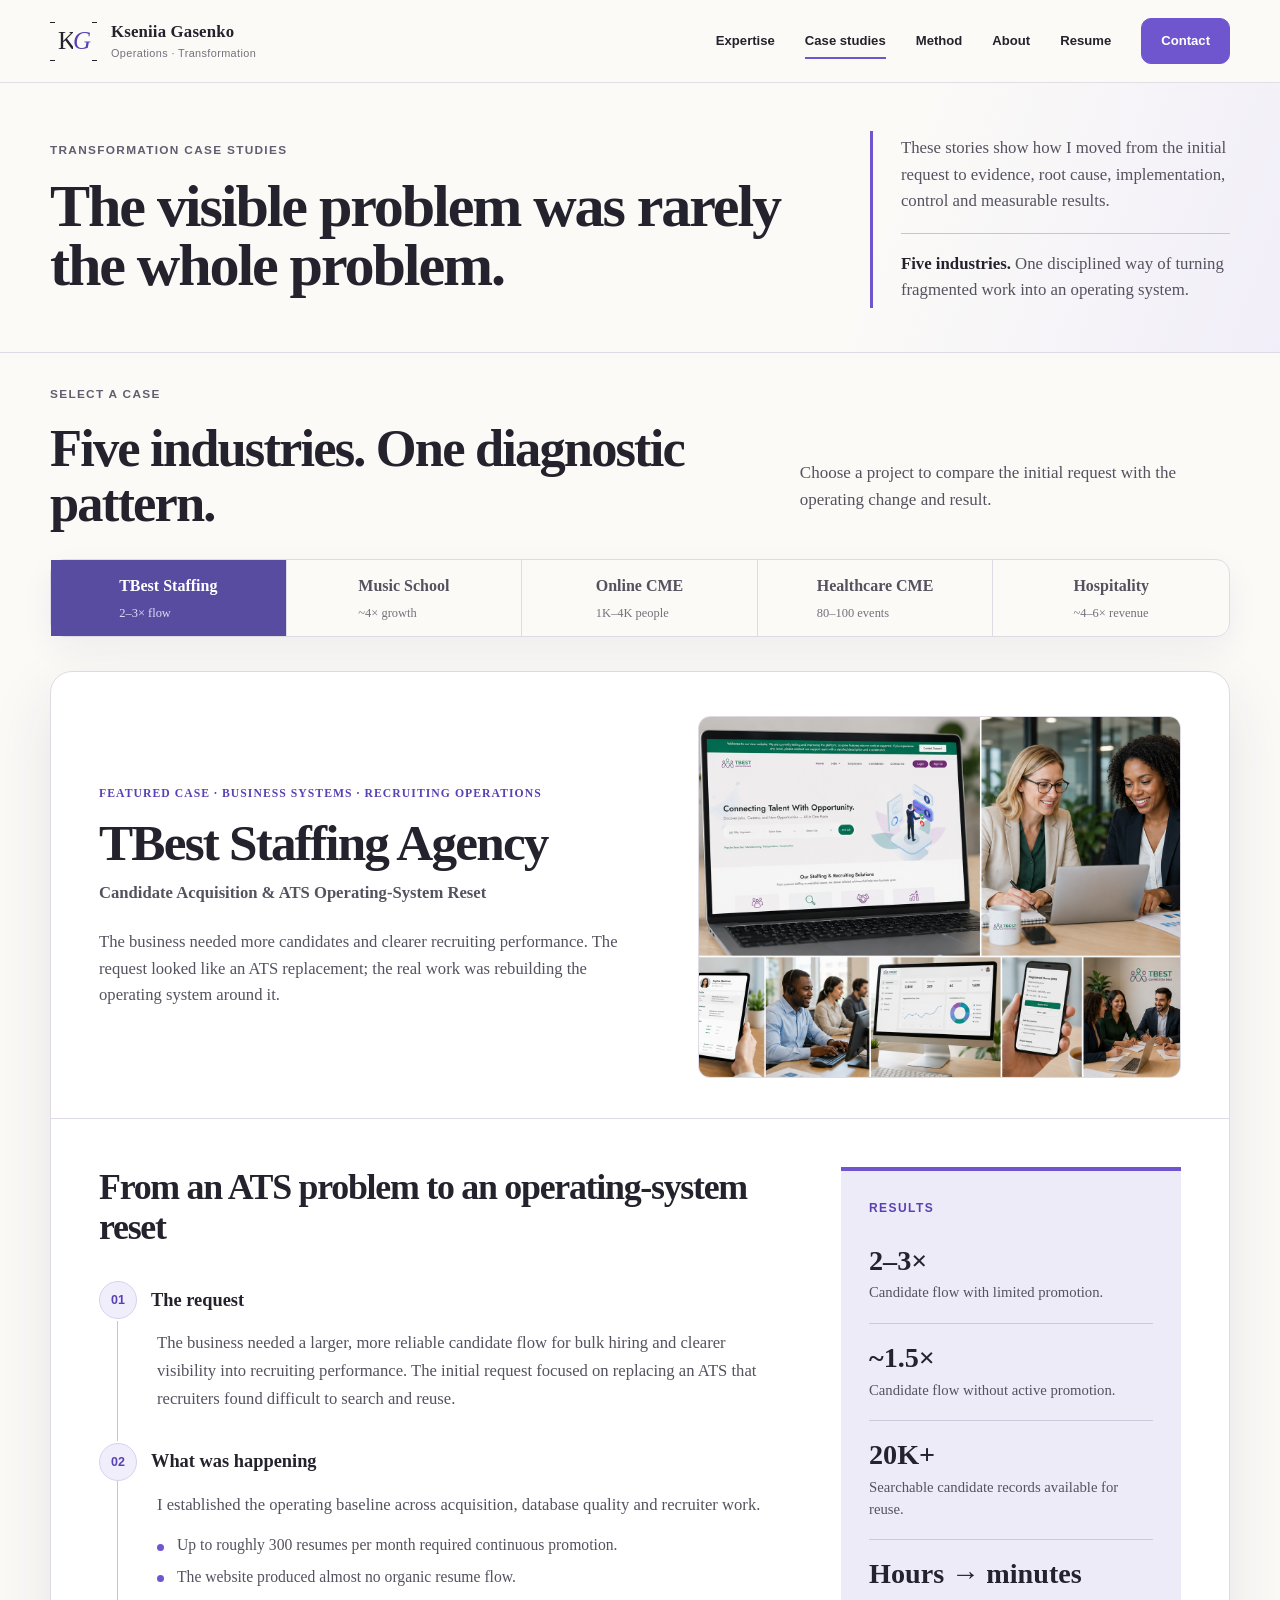
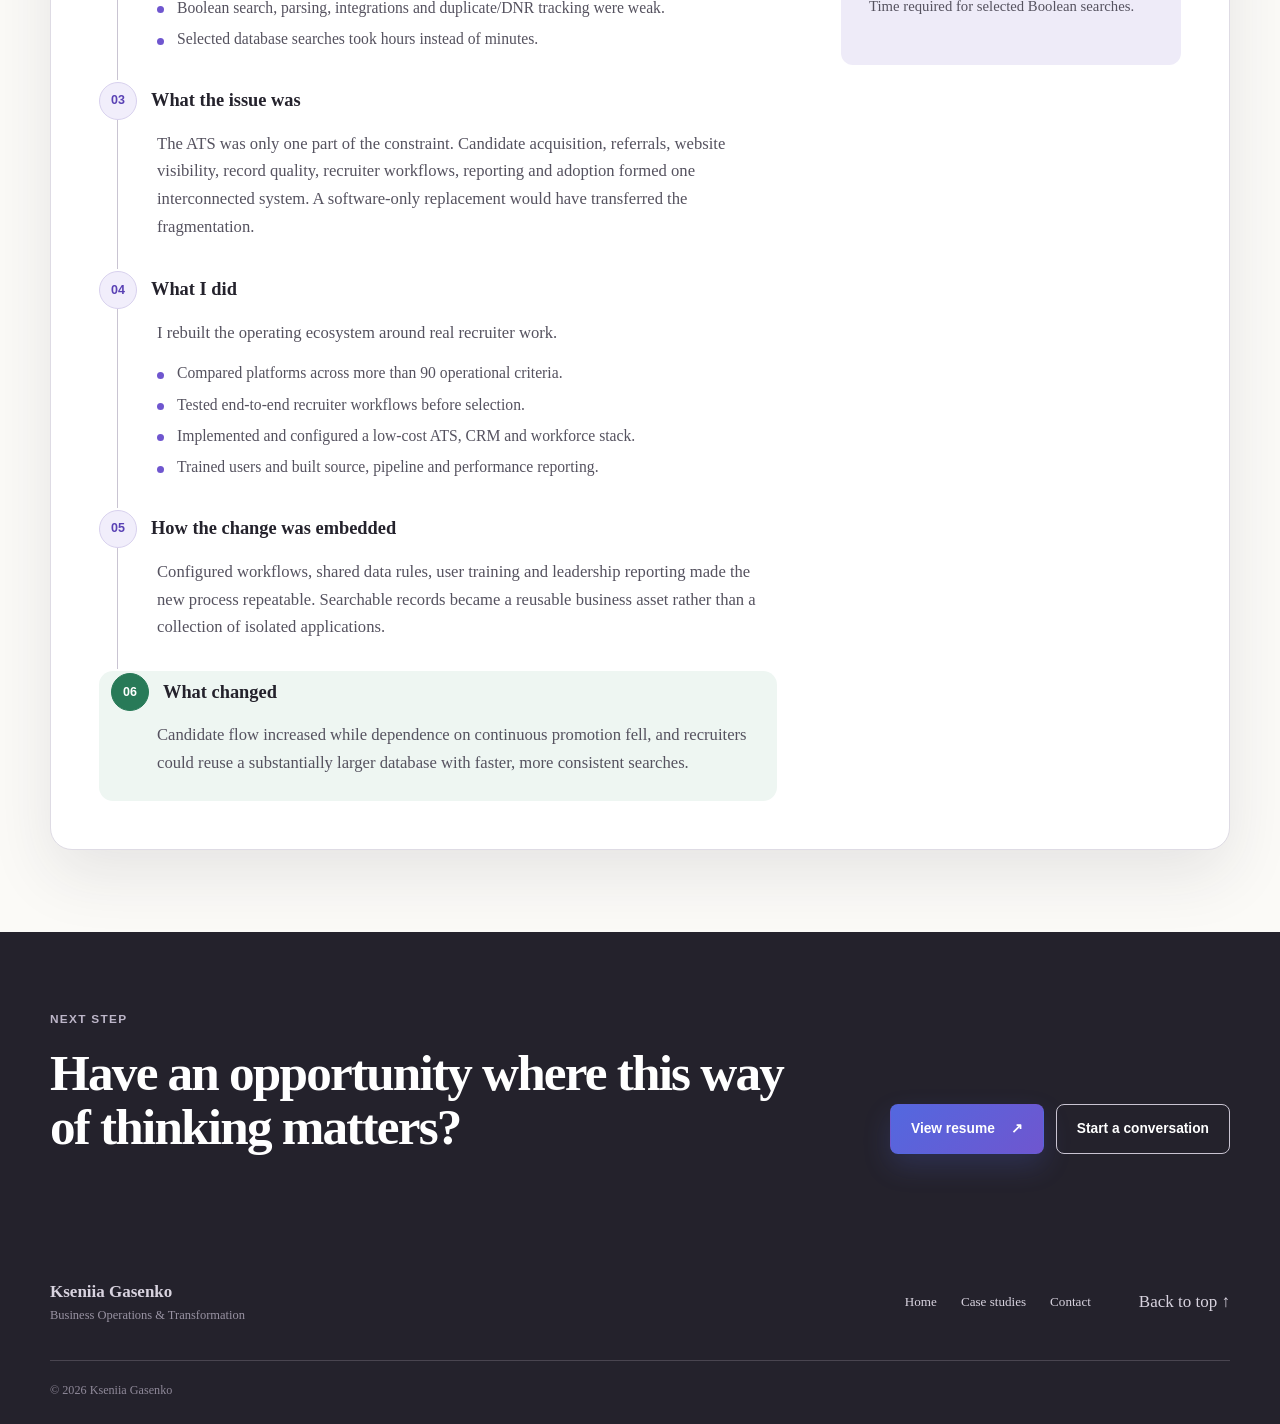
==== commit bdd013e6: "Update case-studies.html" ====
--- a/case-studies.html
+++ b/case-studies.html
@@ -7,7 +7,7 @@
   <meta property="og:title" content="Transformation Case Studies | Kseniia Gasenko"><meta property="og:description" content="Five transformations showing the request, evidence, root cause, implemented change and measured result."><meta property="og:type" content="website"><meta property="og:image" content="assets/images/projects/music-school.png">
   <link rel="canonical" href="https://kgasenko-lab.github.io/kgasenko-portfolio/case-studies.html">
   <title>Transformation Case Studies | Kseniia Gasenko</title>
-  <link rel="stylesheet" href="css/style.css?v=20260823-9"><link rel="stylesheet" href="css/case-studies.css?v=20260823-9">
+  <link rel="stylesheet" href="css/style.css?v=20260823-12"><link rel="stylesheet" href="css/case-studies.css?v=20260823-11">
 </head>
 <body class="cases-page">
   <a class="skip-link" href="#main-content">Skip to main content</a>
@@ -32,33 +32,33 @@
 
       <article class="case-panel" id="music-school" role="tabpanel" aria-labelledby="tab-music-school" tabindex="0" data-case-panel hidden>
         <header class="case-panel-header"><div><p class="case-type">Customer journey · Digital operations · Business systems</p><h2>Music School</h2><p class="case-role">Enrollment & Operations Transformation</p><p class="case-deck">The project began as a search for school-management software. The evidence showed that the more urgent constraint was earlier in the journey: families could not easily understand, compare and enroll in programs.</p></div><figure class="case-visual"><img src="assets/images/projects/music-school.png" alt="Music school website, enrollment and scheduling transformation" width="1536" height="1024"></figure></header>
-        <div class="case-story"><div class="case-narrative"><h3>Why the software request was not the first priority</h3><section class="case-phase"><h4><span>D</span>Define</h4><p>The assignment began as a search for school-management software. Enrollment, scheduling, payments and communication were consuming administrative time, and a new platform appeared to be the obvious solution.</p></section><section class="case-phase"><h4><span>M</span>Measure</h4><p>I reviewed the full family journey—from discovering a program to comparing schedules, booking a trial and enrolling—and assessed which information staff had to recreate across pages, messages and internal records.</p><ul><li>Program, age, schedule and tuition information was difficult to compare.</li><li>Trial and registration paths created avoidable questions and drop-off.</li><li>The school lacked a consistent acquisition foundation to evaluate software against.</li></ul></section><section class="case-phase"><h4><span>A</span>Analyze</h4><p>The immediate constraint was not the back-office platform. Families first needed a clearer way to understand and choose the right program. Replacing software before fixing that journey would have reorganized administration without addressing enrollment.</p></section><section class="case-phase"><h4><span>I</span>Improve</h4><p>I changed the sequence: improve acquisition first, then select the system using requirements proven through the redesigned operation.</p><ul><li>Rebuilt program pages, schedules, pricing, trial and enrollment paths.</li><li>Created reusable email, campaign and SEO foundations.</li><li>Mapped operational requirements and evaluated candidate platforms.</li></ul></section><section class="case-phase"><h4><span>C</span>Control</h4><p>Standardized content and enrollment assets made updates easier to maintain. The operating-requirements map created a practical scorecard for hands-on platform testing rather than a feature-led buying decision.</p></section><section class="case-phase case-phase-result"><h4><span>R</span>Result</h4><p>The same programs, launched at comparable enrollment timing, produced a much stronger first month while the school entered the technology phase with evidence-based requirements.</p></section></div><aside class="case-evidence" aria-label="Music School results"><p class="results-kicker">Results</p><ul class="result-list"><li><strong>~4×</strong><span>First-month registrations versus the prior-year comparison.</span></li><li><strong>~4×</strong><span>First-month revenue for the same programs and timing.</span></li><li><strong>5</strong><span>Platforms shortlisted for hands-on operational testing.</span></li><li><strong>One clear journey</strong><span>Program discovery, trial and enrollment brought into a consistent path.</span></li></ul></aside></div>
+        <div class="case-story"><div class="case-narrative"><h3>Why the software request was not the first priority</h3><section class="case-phase"><h4><span>01</span>The request</h4><p>The assignment began as a search for school-management software. Enrollment, scheduling, payments and communication were consuming administrative time, and a new platform appeared to be the obvious solution.</p></section><section class="case-phase"><h4><span>02</span>What was happening</h4><p>I reviewed the full family journey—from discovering a program to comparing schedules, booking a trial and enrolling—and assessed which information staff had to recreate across pages, messages and internal records.</p><ul><li>Program, age, schedule and tuition information was difficult to compare.</li><li>Trial and registration paths created avoidable questions and drop-off.</li><li>The school lacked a consistent acquisition foundation to evaluate software against.</li></ul></section><section class="case-phase"><h4><span>03</span>What the issue was</h4><p>The immediate constraint was not the back-office platform. Families first needed a clearer way to understand and choose the right program. Replacing software before fixing that journey would have reorganized administration without addressing enrollment.</p></section><section class="case-phase"><h4><span>04</span>What I did</h4><p>I changed the sequence: improve acquisition first, then select the system using requirements proven through the redesigned operation.</p><ul><li>Rebuilt program pages, schedules, pricing, trial and enrollment paths.</li><li>Created reusable email, campaign and SEO foundations.</li><li>Mapped operational requirements and evaluated candidate platforms.</li></ul></section><section class="case-phase"><h4><span>05</span>How the change was embedded</h4><p>Standardized content and enrollment assets made updates easier to maintain. The operating-requirements map created a practical scorecard for hands-on platform testing rather than a feature-led buying decision.</p></section><section class="case-phase case-phase-result"><h4><span>06</span>What changed</h4><p>The same programs, launched at comparable enrollment timing, produced a much stronger first month while the school entered the technology phase with evidence-based requirements.</p></section></div><aside class="case-evidence" aria-label="Music School results"><p class="results-kicker">Results</p><ul class="result-list"><li><strong>~4×</strong><span>First-month registrations versus the prior-year comparison.</span></li><li><strong>~4×</strong><span>First-month revenue for the same programs and timing.</span></li><li><strong>5</strong><span>Platforms shortlisted for hands-on operational testing.</span></li><li><strong>One clear journey</strong><span>Program discovery, trial and enrollment brought into a consistent path.</span></li></ul></aside></div>
       </article>
 
       <article class="case-panel" id="staffing-agency" role="tabpanel" aria-labelledby="tab-staffing-agency" tabindex="0" data-case-panel>
         <header class="case-panel-header"><div><p class="case-type">Featured case · Business systems · Recruiting operations</p><h2>TBest Staffing Agency</h2><p class="case-role">Candidate Acquisition & ATS Operating-System Reset</p><p class="case-deck">The business needed more candidates and clearer recruiting performance. The request looked like an ATS replacement; the real work was rebuilding the operating system around it.</p></div><figure class="case-visual"><img src="assets/images/projects/staffing-agency.png" alt="Staffing agency recruiting systems and operations transformation" width="1536" height="1024"></figure></header>
-        <div class="case-story"><div class="case-narrative"><h3>From an ATS problem to an operating-system reset</h3><section class="case-phase"><h4><span>D</span>Define</h4><p>The business needed a larger, more reliable candidate flow for bulk hiring and clearer visibility into recruiting performance. The initial request focused on replacing an ATS that recruiters found difficult to search and reuse.</p></section><section class="case-phase"><h4><span>M</span>Measure</h4><p>I established the operating baseline across acquisition, database quality and recruiter work.</p><ul><li>Up to roughly 300 resumes per month required continuous promotion.</li><li>The website produced almost no organic resume flow.</li><li>Boolean search, parsing, integrations and duplicate/DNR tracking were weak.</li><li>Selected database searches took hours instead of minutes.</li></ul></section><section class="case-phase"><h4><span>A</span>Analyze</h4><p>The ATS was only one part of the constraint. Candidate acquisition, referrals, website visibility, record quality, recruiter workflows, reporting and adoption formed one interconnected system. A software-only replacement would have transferred the fragmentation.</p></section><section class="case-phase"><h4><span>I</span>Improve</h4><p>I rebuilt the operating ecosystem around real recruiter work.</p><ul><li>Compared platforms across more than 90 operational criteria.</li><li>Tested end-to-end recruiter workflows before selection.</li><li>Implemented and configured a low-cost ATS, CRM and workforce stack.</li><li>Trained users and built source, pipeline and performance reporting.</li></ul></section><section class="case-phase"><h4><span>C</span>Control</h4><p>Configured workflows, shared data rules, user training and leadership reporting made the new process repeatable. Searchable records became a reusable business asset rather than a collection of isolated applications.</p></section><section class="case-phase case-phase-result"><h4><span>R</span>Result</h4><p>Candidate flow increased while dependence on continuous promotion fell, and recruiters could reuse a substantially larger database with faster, more consistent searches.</p></section></div><aside class="case-evidence" aria-label="TBest results"><p class="results-kicker">Results</p><ul class="result-list"><li><strong>2–3×</strong><span>Candidate flow with limited promotion.</span></li><li><strong>~1.5×</strong><span>Candidate flow without active promotion.</span></li><li><strong>20K+</strong><span>Searchable candidate records available for reuse.</span></li><li><strong>Hours → minutes</strong><span>Time required for selected Boolean searches.</span></li></ul></aside></div>
+        <div class="case-story"><div class="case-narrative"><h3>From an ATS problem to an operating-system reset</h3><section class="case-phase"><h4><span>01</span>The request</h4><p>The business needed a larger, more reliable candidate flow for bulk hiring and clearer visibility into recruiting performance. The initial request focused on replacing an ATS that recruiters found difficult to search and reuse.</p></section><section class="case-phase"><h4><span>02</span>What was happening</h4><p>I established the operating baseline across acquisition, database quality and recruiter work.</p><ul><li>Up to roughly 300 resumes per month required continuous promotion.</li><li>The website produced almost no organic resume flow.</li><li>Boolean search, parsing, integrations and duplicate/DNR tracking were weak.</li><li>Selected database searches took hours instead of minutes.</li></ul></section><section class="case-phase"><h4><span>03</span>What the issue was</h4><p>The ATS was only one part of the constraint. Candidate acquisition, referrals, website visibility, record quality, recruiter workflows, reporting and adoption formed one interconnected system. A software-only replacement would have transferred the fragmentation.</p></section><section class="case-phase"><h4><span>04</span>What I did</h4><p>I rebuilt the operating ecosystem around real recruiter work.</p><ul><li>Compared platforms across more than 90 operational criteria.</li><li>Tested end-to-end recruiter workflows before selection.</li><li>Implemented and configured a low-cost ATS, CRM and workforce stack.</li><li>Trained users and built source, pipeline and performance reporting.</li></ul></section><section class="case-phase"><h4><span>05</span>How the change was embedded</h4><p>Configured workflows, shared data rules, user training and leadership reporting made the new process repeatable. Searchable records became a reusable business asset rather than a collection of isolated applications.</p></section><section class="case-phase case-phase-result"><h4><span>06</span>What changed</h4><p>Candidate flow increased while dependence on continuous promotion fell, and recruiters could reuse a substantially larger database with faster, more consistent searches.</p></section></div><aside class="case-evidence" aria-label="TBest results"><p class="results-kicker">Results</p><ul class="result-list"><li><strong>2–3×</strong><span>Candidate flow with limited promotion.</span></li><li><strong>~1.5×</strong><span>Candidate flow without active promotion.</span></li><li><strong>20K+</strong><span>Searchable candidate records available for reuse.</span></li><li><strong>Hours → minutes</strong><span>Time required for selected Boolean searches.</span></li></ul></aside></div>
       </article>
 
       <article class="case-panel" id="online-cme" role="tabpanel" aria-labelledby="tab-online-cme" tabindex="0" data-case-panel hidden>
         <header class="case-panel-header"><div><p class="case-type">Digital transformation · Automation · Event operations</p><h2>Online CME Systems</h2><p class="case-role">End-to-End Digital Delivery System</p><p class="case-deck">Healthcare education programs had to move online and support thousands of participants without becoming dependent on an expensive all-in-one platform.</p></div><figure class="case-visual"><img src="assets/images/projects/online-cme.png" alt="Online healthcare education event and automation system" width="1536" height="1024"></figure></header>
-        <div class="case-story"><div class="case-narrative"><h3>Building the operation behind the online event</h3><section class="case-phase"><h4><span>D</span>Define</h4><p>The visible goal was to move physical CME events online and support a much larger audience without buying an expensive all-in-one platform.</p></section><section class="case-phase"><h4><span>M</span>Measure</h4><p>I mapped the participant lifecycle and found separate manual processes for promotion, registration, payment, access, attendance, testing, certification, recordings and follow-up. Physical programs typically supported roughly 100–500 participants.</p></section><section class="case-phase"><h4><span>A</span>Analyze</h4><p>Digitizing each task independently would have recreated the same fragmented operation on a screen. The unit of design had to be the complete participant journey, including the data generated at every stage.</p></section><section class="case-phase"><h4><span>I</span>Improve</h4><p>I designed and built the connected delivery system myself using a near-zero-cost technology stack.</p><ul><li>Connected promotion, registration and payment to event access.</li><li>Integrated attendance, testing, certification and recordings.</li><li>Built more than 50 multilingual landing pages.</li><li>Connected participant data, reporting and follow-up across programs.</li></ul></section><section class="case-phase"><h4><span>C</span>Control</h4><p>Reusable page patterns, data flows and delivery workflows supported repeat events without rebuilding the operation each time. Central reporting and participant records reduced dependence on vendors and isolated spreadsheets.</p></section><section class="case-phase case-phase-result"><h4><span>R</span>Result</h4><p>The system supported thousands of simultaneous participants and converted one-time event records into a growing professional audience that could be reused across future programs.</p></section></div><aside class="case-evidence" aria-label="Online CME results"><p class="results-kicker">Results</p><ul class="result-list"><li><strong>1K–4K</strong><span>Participants supported at one time.</span></li><li><strong>4K → 45K+</strong><span>Growth of the professional participant database.</span></li><li><strong>50+</strong><span>Multilingual landing pages connected to delivery.</span></li><li><strong>Near-zero cost</strong><span>Technology stack built to limit vendor dependency.</span></li></ul></aside></div>
+        <div class="case-story"><div class="case-narrative"><h3>Building the operation behind the online event</h3><section class="case-phase"><h4><span>01</span>The request</h4><p>The visible goal was to move physical CME events online and support a much larger audience without buying an expensive all-in-one platform.</p></section><section class="case-phase"><h4><span>02</span>What was happening</h4><p>I mapped the participant lifecycle and found separate manual processes for promotion, registration, payment, access, attendance, testing, certification, recordings and follow-up. Physical programs typically supported roughly 100–500 participants.</p></section><section class="case-phase"><h4><span>03</span>What the issue was</h4><p>Digitizing each task independently would have recreated the same fragmented operation on a screen. The unit of design had to be the complete participant journey, including the data generated at every stage.</p></section><section class="case-phase"><h4><span>04</span>What I did</h4><p>I designed and built the connected delivery system myself using a near-zero-cost technology stack.</p><ul><li>Connected promotion, registration and payment to event access.</li><li>Integrated attendance, testing, certification and recordings.</li><li>Built more than 50 multilingual landing pages.</li><li>Connected participant data, reporting and follow-up across programs.</li></ul></section><section class="case-phase"><h4><span>05</span>How the change was embedded</h4><p>Reusable page patterns, data flows and delivery workflows supported repeat events without rebuilding the operation each time. Central reporting and participant records reduced dependence on vendors and isolated spreadsheets.</p></section><section class="case-phase case-phase-result"><h4><span>06</span>What changed</h4><p>The system supported thousands of simultaneous participants and converted one-time event records into a growing professional audience that could be reused across future programs.</p></section></div><aside class="case-evidence" aria-label="Online CME results"><p class="results-kicker">Results</p><ul class="result-list"><li><strong>1K–4K</strong><span>Participants supported at one time.</span></li><li><strong>4K → 45K+</strong><span>Growth of the professional participant database.</span></li><li><strong>50+</strong><span>Multilingual landing pages connected to delivery.</span></li><li><strong>Near-zero cost</strong><span>Technology stack built to limit vendor dependency.</span></li></ul></aside></div>
       </article>
 
       <article class="case-panel" id="healthcare-cme" role="tabpanel" aria-labelledby="tab-healthcare-cme" tabindex="0" data-case-panel hidden>
         <header class="case-panel-header"><div><p class="case-type">Event operations · Digital acquisition</p><h2>Healthcare Marketing & CME Agency</h2><p class="case-role">Audience Acquisition & Registration Transformation</p><p class="case-deck">Event growth depended on clinic visits, paper invitations and handwritten registration. Improving attendance meant redesigning acquisition and data capture together.</p></div><figure class="case-visual"><img src="assets/images/projects/healthcare-cme.png" alt="Healthcare conference event and registration transformation" width="1536" height="1024"></figure></header>
-        <div class="case-story"><div class="case-narrative"><h3>Turning registration into a reusable acquisition system</h3><section class="case-phase"><h4><span>D</span>Define</h4><p>The organization needed to grow attendance across a large annual CME calendar. Promotion depended on clinic visits and paper invitations, while event-day registration remained handwritten.</p></section><section class="case-phase"><h4><span>M</span>Measure</h4><p>I traced the work from invitation to follow-up and documented repeated manual effort, limited geographic reach, duplicate data entry and errors in names, email addresses and participant records.</p></section><section class="case-phase"><h4><span>A</span>Analyze</h4><p>Registration was being treated as an administrative event-day task. In practice, it was the center of audience acquisition and the source of data needed to improve promotion, attendance and future programs.</p></section><section class="case-phase"><h4><span>I</span>Improve</h4><ul><li>Created event landing pages and online registration paths.</li><li>Expanded promotion beyond one-clinic-at-a-time outreach.</li><li>Structured participant-data capture and follow-up.</li><li>Connected each event to a reusable professional audience.</li></ul></section><section class="case-phase"><h4><span>C</span>Control</h4><p>Standard registration fields and repeatable digital workflows improved record consistency. The growing audience could be segmented and reused rather than rebuilt from paper lists for every event.</p></section><section class="case-phase case-phase-result"><h4><span>R</span>Result</h4><p>The agency gained a repeatable acquisition and data workflow capable of supporting 80–100 events a year with cleaner participant information and broader digital reach.</p></section></div><aside class="case-evidence" aria-label="Healthcare marketing results"><p class="results-kicker">Results</p><ul class="result-list"><li><strong>80–100</strong><span>Events supported annually.</span></li><li><strong>Manual → digital</strong><span>Promotion and registration workflow.</span></li><li><strong>Cleaner data</strong><span>Structured participant records replaced handwriting and re-entry.</span></li><li><strong>Reusable reach</strong><span>Audience retained across programs instead of rebuilt each time.</span></li></ul></aside></div>
+        <div class="case-story"><div class="case-narrative"><h3>Turning registration into a reusable acquisition system</h3><section class="case-phase"><h4><span>01</span>The request</h4><p>The organization needed to grow attendance across a large annual CME calendar. Promotion depended on clinic visits and paper invitations, while event-day registration remained handwritten.</p></section><section class="case-phase"><h4><span>02</span>What was happening</h4><p>I traced the work from invitation to follow-up and documented repeated manual effort, limited geographic reach, duplicate data entry and errors in names, email addresses and participant records.</p></section><section class="case-phase"><h4><span>03</span>What the issue was</h4><p>Registration was being treated as an administrative event-day task. In practice, it was the center of audience acquisition and the source of data needed to improve promotion, attendance and future programs.</p></section><section class="case-phase"><h4><span>04</span>What I did</h4><ul><li>Created event landing pages and online registration paths.</li><li>Expanded promotion beyond one-clinic-at-a-time outreach.</li><li>Structured participant-data capture and follow-up.</li><li>Connected each event to a reusable professional audience.</li></ul></section><section class="case-phase"><h4><span>05</span>How the change was embedded</h4><p>Standard registration fields and repeatable digital workflows improved record consistency. The growing audience could be segmented and reused rather than rebuilt from paper lists for every event.</p></section><section class="case-phase case-phase-result"><h4><span>06</span>What changed</h4><p>The agency gained a repeatable acquisition and data workflow capable of supporting 80–100 events a year with cleaner participant information and broader digital reach.</p></section></div><aside class="case-evidence" aria-label="Healthcare marketing results"><p class="results-kicker">Results</p><ul class="result-list"><li><strong>80–100</strong><span>Events supported annually.</span></li><li><strong>Manual → digital</strong><span>Promotion and registration workflow.</span></li><li><strong>Cleaner data</strong><span>Structured participant records replaced handwriting and re-entry.</span></li><li><strong>Reusable reach</strong><span>Audience retained across programs instead of rebuilt each time.</span></li></ul></aside></div>
       </article>
 
       <article class="case-panel" id="hotel-complex" role="tabpanel" aria-labelledby="tab-hotel-complex" tabindex="0" data-case-panel hidden>
         <header class="case-panel-header"><div><p class="case-type">Operating model · Customer behavior · Service design</p><h2>Hotel & Restaurant Complex</h2><p class="case-role">Service & Operating Model Redesign</p><p class="case-deck">Internal event services were selling poorly. The apparent sales problem was actually a mismatch between client behavior, employee coverage and ownership of the relationship.</p></div><figure class="case-visual"><img src="assets/images/projects/hotel-complex.png" alt="Hotel and restaurant event operations and service model" width="1536" height="1024"></figure></header>
-        <div class="case-story"><div class="case-narrative"><h3>Redesigning the service around how clients made decisions</h3><section class="case-phase"><h4><span>D</span>Define</h4><p>Internal event services were underused, and revenue was leaving the business. The initial assumption was that managers needed to sell the additional services more actively.</p></section><section class="case-phase"><h4><span>M</span>Measure</h4><p>I examined the customer decision journey, handoffs, manager schedules, service ownership and commission structure.</p><ul><li>Banquet and event-service decisions were owned by different managers.</li><li>Clients often made decisions during evenings and weekends.</li><li>Standard schedules created gaps at high-intent moments.</li></ul></section><section class="case-phase"><h4><span>A</span>Analyze</h4><p>The sales issue was an operating-model mismatch. Customers had to adapt to internal departments and availability, creating late handoffs, repeated conversations and opportunities for outside vendors.</p></section><section class="case-phase"><h4><span>I</span>Improve</h4><ul><li>Combined banquet and event-service responsibility across the journey.</li><li>Aligned commission with the complete client relationship.</li><li>Introduced two-manager coverage on a three-days-on, three-days-off rotation.</li><li>Matched availability to the times clients actually made decisions.</li></ul></section><section class="case-phase"><h4><span>C</span>Control</h4><p>Clear ownership and overlapping coverage reduced dependency on a single manager. The rotation maintained evening and weekend availability while preserving predictable recovery time.</p></section><section class="case-phase case-phase-result"><h4><span>R</span>Result</h4><p>Internal service adoption and vendor-fee revenue increased substantially, while clients experienced fewer handoffs and managers gained a more sustainable coverage model.</p></section></div><aside class="case-evidence" aria-label="Hospitality results"><p class="results-kicker">Results</p><ul class="result-list"><li><strong>~90%</strong><span>Banquet events adopting internal event services.</span></li><li><strong>~4–6×</strong><span>Increase in monthly vendor-fee revenue.</span></li><li><strong>One owner</strong><span>Relationship managed across banquet and event services.</span></li><li><strong>3 on / 3 off</strong><span>Two-manager rotation expanded coverage sustainably.</span></li></ul></aside></div>
+        <div class="case-story"><div class="case-narrative"><h3>Redesigning the service around how clients made decisions</h3><section class="case-phase"><h4><span>01</span>The request</h4><p>Internal event services were underused, and revenue was leaving the business. The initial assumption was that managers needed to sell the additional services more actively.</p></section><section class="case-phase"><h4><span>02</span>What was happening</h4><p>I examined the customer decision journey, handoffs, manager schedules, service ownership and commission structure.</p><ul><li>Banquet and event-service decisions were owned by different managers.</li><li>Clients often made decisions during evenings and weekends.</li><li>Standard schedules created gaps at high-intent moments.</li></ul></section><section class="case-phase"><h4><span>03</span>What the issue was</h4><p>The sales issue was an operating-model mismatch. Customers had to adapt to internal departments and availability, creating late handoffs, repeated conversations and opportunities for outside vendors.</p></section><section class="case-phase"><h4><span>04</span>What I did</h4><ul><li>Combined banquet and event-service responsibility across the journey.</li><li>Aligned commission with the complete client relationship.</li><li>Introduced two-manager coverage on a three-days-on, three-days-off rotation.</li><li>Matched availability to the times clients actually made decisions.</li></ul></section><section class="case-phase"><h4><span>05</span>How the change was embedded</h4><p>Clear ownership and overlapping coverage reduced dependency on a single manager. The rotation maintained evening and weekend availability while preserving predictable recovery time.</p></section><section class="case-phase case-phase-result"><h4><span>06</span>What changed</h4><p>Internal service adoption and vendor-fee revenue increased substantially, while clients experienced fewer handoffs and managers gained a more sustainable coverage model.</p></section></div><aside class="case-evidence" aria-label="Hospitality results"><p class="results-kicker">Results</p><ul class="result-list"><li><strong>~90%</strong><span>Banquet events adopting internal event services.</span></li><li><strong>~4–6×</strong><span>Increase in monthly vendor-fee revenue.</span></li><li><strong>One owner</strong><span>Relationship managed across banquet and event services.</span></li><li><strong>3 on / 3 off</strong><span>Two-manager rotation expanded coverage sustainably.</span></li></ul></aside></div>
       </article>
     </div></section>
 
     <section class="cases-cta"><div class="container"><div><p class="eyebrow">Next step</p><h2>Have an opportunity where this way of thinking matters?</h2></div><div><a class="button button-primary" href="assets/documents/Kseniia_Gasenko_Change_Transformation_Resume.pdf" target="_blank" rel="noopener noreferrer">View resume <span aria-hidden="true">↗</span></a><a class="button button-secondary" href="index.html#contact">Start a conversation</a></div></div></section>
   </main>
   <footer class="site-footer"><div class="container footer-grid"><div><strong>Kseniia Gasenko</strong><span>Business Operations & Transformation</span></div><nav aria-label="Footer navigation"><a href="index.html">Home</a><a href="#cases">Case studies</a><a href="index.html#contact">Contact</a></nav><a href="#top">Back to top ↑</a></div><div class="container footer-bottom">© <span id="year">2026</span> Kseniia Gasenko</div></footer>
-  <script src="js/main.js?v=20260823-7"></script>
+  <script src="js/main.js?v=20260823-8"></script>
 </body>
 </html>
--- a/css/case-studies.css
+++ b/css/case-studies.css
@@ -1,11 +1,11 @@
-.cases-hero { padding: 54px 0 34px; overflow: hidden; border-bottom: 1px solid var(--line); background: radial-gradient(circle at 88% 8%, rgba(111,86,207,.1), transparent 30%), var(--paper); }
-.cases-hero-grid { display: grid; grid-template-columns: 1.18fr .82fr; gap: 70px; align-items: end; }
-.cases-hero h1 { max-width: 760px; margin-bottom: 18px; font-size: clamp(3rem, 5vw, 5.2rem); }
-.cases-hero p:not(.eyebrow) { max-width: 720px; color: var(--ink-soft); font-size: 1.12rem; }
-.case-thesis { display: grid; grid-template-columns: auto 24px auto 24px auto 24px auto 24px auto; align-items: center; color: var(--muted); font-size: .74rem; font-weight: 750; }
-.case-thesis i { height: 1px; background: var(--line-strong); }
-.case-thesis strong { color: var(--success); }
-.cases-workspace { padding: 38px 0 82px; }
+.cases-hero { padding: 48px 0 44px; overflow: hidden; border-bottom: 1px solid var(--line); background: linear-gradient(110deg, var(--paper) 0 68%, #f1eef9 100%); }
+.cases-hero-grid { display: grid; grid-template-columns: minmax(0, 1.35fr) minmax(320px, .65fr); gap: 72px; align-items: center; }
+.cases-hero h1 { max-width: 780px; margin: 0; font-size: clamp(3rem, 4.7vw, 4.85rem); line-height: .98; }
+.case-intro { max-width: 460px; padding: 4px 0 4px 28px; border-left: 3px solid var(--violet); }
+.case-intro > p { margin: 0; color: var(--ink-soft); font-size: 1.05rem; line-height: 1.58; }
+.case-intro-note { margin-top: 18px !important; padding-top: 17px; border-top: 1px solid var(--line-strong); }
+.case-intro-note strong { color: var(--ink); }
+.cases-workspace { padding: 34px 0 82px; }
 .case-selector-heading { display: grid; grid-template-columns: 1fr .62fr; gap: 56px; align-items: end; margin-bottom: 28px; }
 .case-selector-heading h2 { margin-bottom: 0; font-size: clamp(2.7rem, 4.1vw, 4.25rem); }
 .case-selector-heading > p { color: var(--ink-soft); }
@@ -27,26 +27,29 @@
 .case-deck { max-width: 680px; margin: 22px 0 0; color: var(--ink-soft); font-size: 1.04rem; line-height: 1.6; }
 .case-visual { width: 100%; aspect-ratio: 4 / 3; margin: 0; overflow: hidden; border: 1px solid var(--line); border-radius: 12px; background: var(--surface-soft); }
 .case-visual img { width: 100%; height: 100%; object-fit: cover; }
-.case-story { display: grid; grid-template-columns: minmax(0, 1fr) 290px; gap: 70px; padding: 46px 48px 54px; }
-.case-logic { grid-column: 1 / -1; display: grid; grid-template-columns: repeat(6, 1fr); margin: -8px 0 -12px; padding: 0; border: 1px solid var(--line); border-radius: 10px; overflow: hidden; list-style: none; }
-.case-logic li { min-height: 58px; display: flex; align-items: center; gap: 9px; padding: 10px 14px; border-right: 1px solid var(--line); background: #faf9fc; }
-.case-logic li:last-child { border-right: 0; }
-.case-logic b { width: 27px; height: 27px; display: grid; place-items: center; border-radius: 50%; color: var(--violet-dark); background: #ece8fa; font-family: "Avenir Next", Avenir, "Trebuchet MS", sans-serif; font-size: .72rem; }
-.case-logic span { color: var(--ink-soft); font-family: "Avenir Next", Avenir, "Trebuchet MS", sans-serif; font-size: .75rem; font-weight: 700; }
-.case-logic .case-logic-result { background: #edf6f1; }
-.case-logic .case-logic-result b { color: #fff; background: var(--success); }
-.case-logic .case-logic-result span { color: #236046; }
-.case-narrative { max-width: 790px; }
-.case-narrative h3 { margin-bottom: 22px; font-size: clamp(1.8rem, 2.7vw, 2.65rem); }
-.case-narrative p { color: var(--ink-soft); font-size: 1.04rem; line-height: 1.72; }
-.case-narrative p + p { margin-top: 18px; }
-.case-evidence { align-self: start; padding: 26px; border-top: 4px solid var(--violet); background: var(--surface-violet); }
-.case-evidence span { display: block; color: var(--violet-dark); font-family: "Avenir Next", Avenir, "Trebuchet MS", sans-serif; font-size: .7rem; font-weight: 800; letter-spacing: .1em; text-transform: uppercase; }
-.case-evidence strong, .case-evidence b { display: block; margin-top: 14px; color: var(--ink); font-family: "Iowan Old Style", Palatino, Georgia, serif; font-size: 2.6rem; font-weight: 600; line-height: 1; }
-.case-evidence b { font-size: 1.7rem; }
-.case-evidence .evidence-label { font-size: 1.25rem; line-height: 1.2; }
-.case-evidence p { margin: 9px 0 0; color: var(--ink-soft); font-size: .9rem; line-height: 1.52; }
-.case-evidence hr { margin: 22px 0 0; border: 0; border-top: 1px solid #cec8dc; }
+.case-story { display: grid; grid-template-columns: minmax(0, 1fr) 340px; gap: 64px; align-items: start; padding: 48px; }
+.case-narrative { max-width: 820px; }
+.case-narrative > h3 { margin-bottom: 34px; font-size: clamp(2rem, 2.8vw, 2.75rem); }
+.case-phase { position: relative; padding: 0 0 28px 58px; }
+.case-phase + .case-phase { padding-top: 2px; }
+.case-phase::before { position: absolute; top: 40px; bottom: 0; left: 18px; width: 1px; content: ""; background: var(--line-strong); }
+.case-phase:last-child::before { display: none; }
+.case-phase h4 { min-height: 38px; display: flex; align-items: center; gap: 14px; margin: 0 0 10px -58px; color: var(--ink); font-size: 1.15rem; }
+.case-phase h4 span { width: 38px; height: 38px; flex: 0 0 38px; display: grid; place-items: center; border: 1px solid #d8d1ee; border-radius: 50%; color: var(--violet-dark); background: #f1eefb; font-family: "Avenir Next", Avenir, "Trebuchet MS", sans-serif; font-size: .78rem; font-weight: 800; }
+.case-phase p { margin: 0; color: var(--ink-soft); font-size: 1.04rem; line-height: 1.68; }
+.case-phase ul { display: grid; gap: 7px; margin: 14px 0 0; padding: 0; list-style: none; }
+.case-phase li { position: relative; padding-left: 20px; color: var(--ink-soft); font-size: .98rem; line-height: 1.55; }
+.case-phase li::before { position: absolute; top: .67em; left: 0; width: 7px; height: 7px; border-radius: 50%; content: ""; background: var(--violet); }
+.case-phase-result { margin-top: 2px; padding: 22px 24px 24px 58px; border-radius: 14px; background: #eef6f2; }
+.case-phase-result h4 { margin-left: -46px; }
+.case-phase-result h4 span { color: #fff; border-color: var(--success); background: var(--success); }
+.case-evidence { position: sticky; top: calc(var(--header-height) + 108px); align-self: start; padding: 28px; border-top: 4px solid var(--violet); border-radius: 0 0 12px 12px; background: var(--surface-violet); }
+.results-kicker { margin: 0 0 8px; color: var(--violet-dark); font-family: "Avenir Next", Avenir, "Trebuchet MS", sans-serif; font-size: .75rem; font-weight: 800; letter-spacing: .12em; text-transform: uppercase; }
+.result-list { margin: 0; padding: 0; list-style: none; }
+.result-list li { padding: 19px 0; border-top: 1px solid #cec8dc; }
+.result-list li:first-child { border-top: 0; }
+.result-list strong { display: block; color: var(--ink); font-family: "Iowan Old Style", Palatino, Georgia, serif; font-size: clamp(1.65rem, 2.2vw, 2.25rem); font-weight: 600; line-height: 1.05; }
+.result-list span { display: block; margin-top: 7px; color: var(--ink-soft); font-family: Charter, "Bitstream Charter", "Sitka Text", Georgia, serif; font-size: .92rem; font-weight: 400; letter-spacing: 0; line-height: 1.48; text-transform: none; }
 .cases-cta { padding: 80px 0; color: #fff; background: var(--ink); }
 .cases-cta .container { display: flex; align-items: end; justify-content: space-between; gap: 50px; }
 .cases-cta h2 { max-width: 760px; margin-bottom: 0; color: #fff; }
@@ -55,33 +58,30 @@
 .cases-cta .button-secondary { color: #fff; background: transparent; }
 
 @media (max-width: 1100px) {
-  .cases-hero-grid { grid-template-columns: 1fr; gap: 38px; }
-  .case-thesis { max-width: 700px; }
+  .cases-hero-grid { grid-template-columns: 1fr; gap: 30px; }
+  .case-intro { max-width: 720px; }
   .case-selector-heading { grid-template-columns: 1fr; gap: 12px; }
   .case-tabs { display: flex; overflow-x: auto; scrollbar-gutter: stable; }
   .case-tabs button { min-width: 180px; flex: 1; }
   .case-panel-header { grid-template-columns: 1fr 340px; gap: 34px; padding: 38px; }
-  .case-story { grid-template-columns: 1fr 250px; gap: 38px; padding: 38px; }
-  .case-logic { grid-template-columns: repeat(3, 1fr); }
-  .case-logic li:nth-child(3) { border-right: 0; }
-  .case-logic li:nth-child(-n+3) { border-bottom: 1px solid var(--line); }
+  .case-story { grid-template-columns: 1fr 290px; gap: 38px; padding: 38px; }
 }
 
 @media (max-width: 720px) {
-  .cases-hero { padding: 58px 0 52px; }
-  .case-thesis { grid-template-columns: 1fr; gap: 7px; padding-left: 18px; border-left: 2px solid var(--violet); }
-  .case-thesis i { display: none; }
+  .cases-hero { padding: 42px 0 38px; }
+  .case-intro { padding-left: 20px; }
   .cases-workspace { padding: 42px 0 72px; }
   .case-tabs { margin-inline: -15px; border-right: 0; border-left: 0; border-radius: 0; }
   .case-tabs button { min-width: 150px; min-height: 68px; }
   .case-panel { margin-inline: -5px; border-radius: 20px; }
   .case-panel-header { grid-template-columns: 1fr; padding: 28px 22px; }
   .case-visual { aspect-ratio: 16 / 10; }
-  .case-story { grid-template-columns: 1fr; gap: 28px; padding: 30px 22px; }
-  .case-logic { grid-template-columns: repeat(2, 1fr); margin-bottom: 0; }
-  .case-logic li, .case-logic li:nth-child(3) { border-right: 1px solid var(--line); border-bottom: 1px solid var(--line); }
-  .case-logic li:nth-child(even) { border-right: 0; }
-  .case-logic li:nth-last-child(-n+2) { border-bottom: 0; }
+  .case-story { grid-template-columns: 1fr; gap: 34px; padding: 30px 22px; }
+  .case-phase { padding-left: 48px; }
+  .case-phase h4 { margin-left: -48px; }
+  .case-phase-result { padding: 20px 18px 22px 48px; }
+  .case-phase-result h4 { margin-left: -38px; }
+  .case-evidence { position: static; }
   .cases-cta .container { align-items: stretch; flex-direction: column; }
   .cases-cta .container > div:last-child { flex-direction: column; }
 }
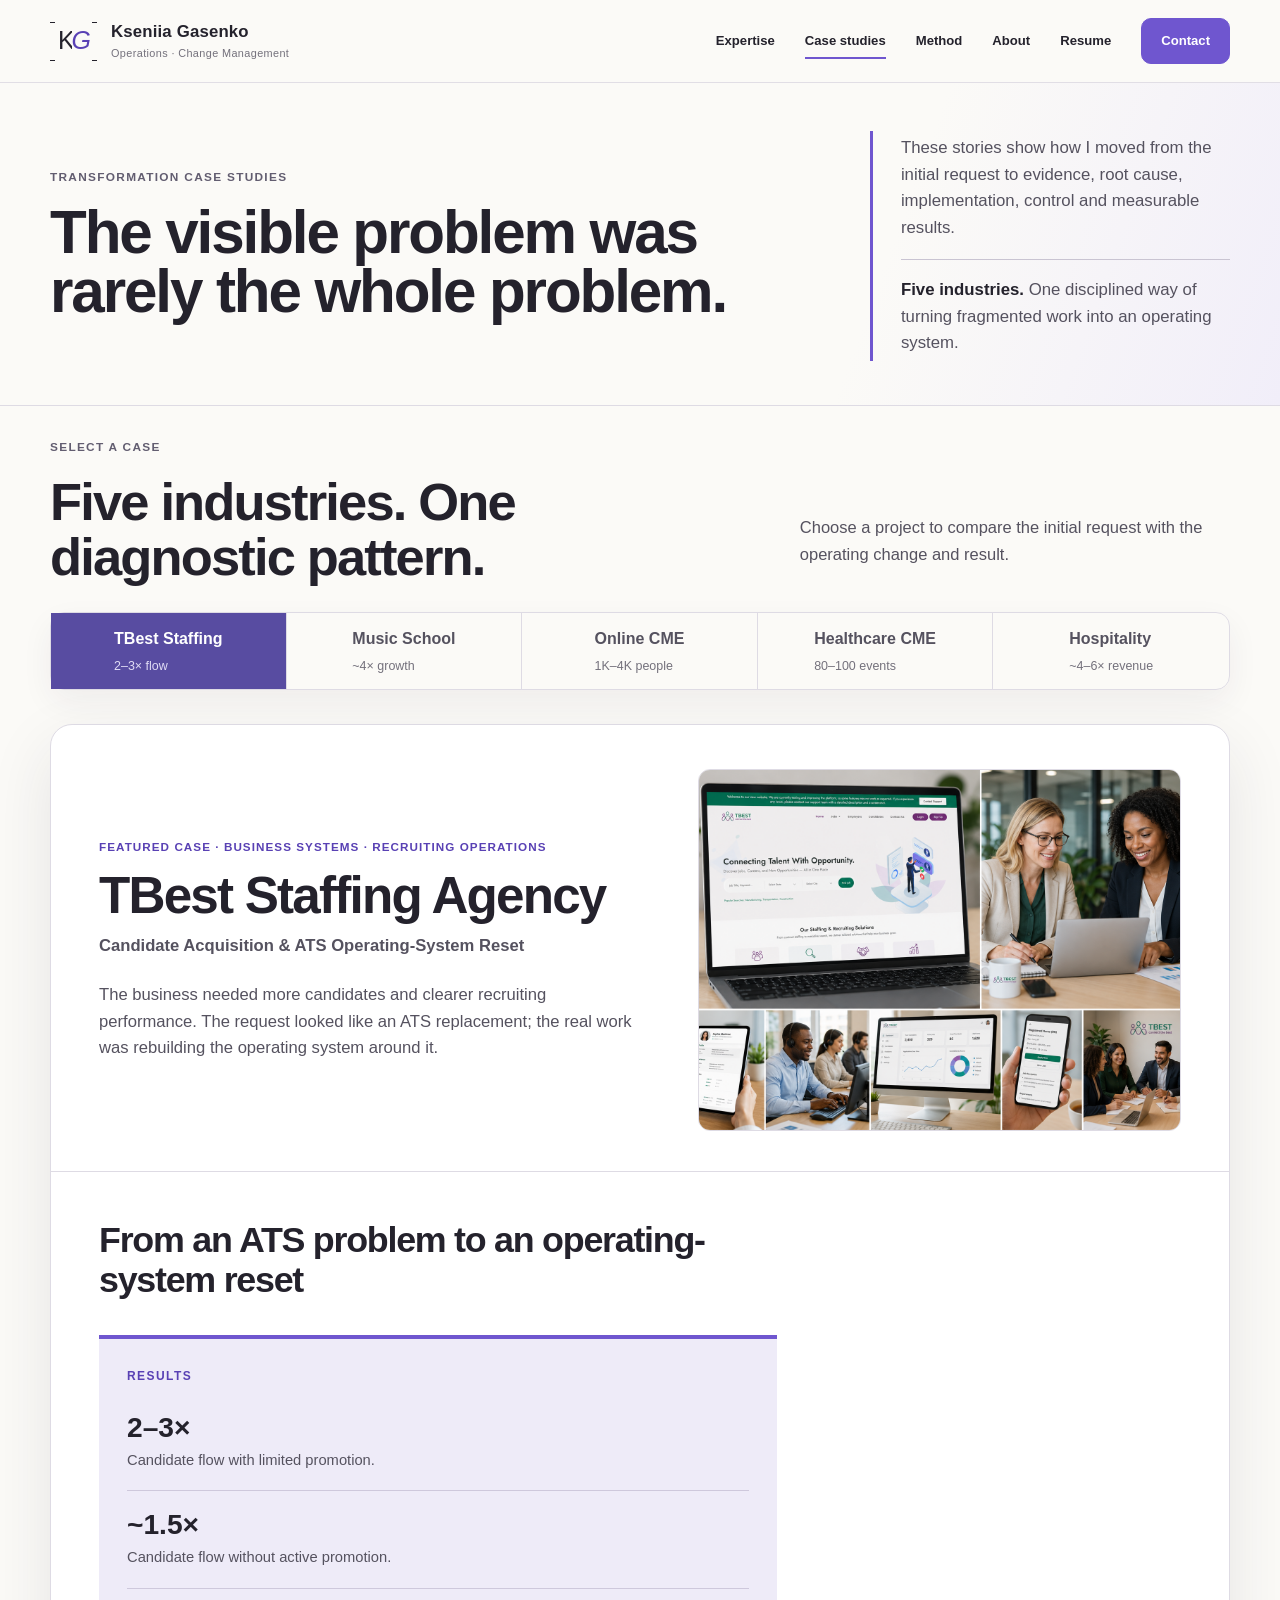
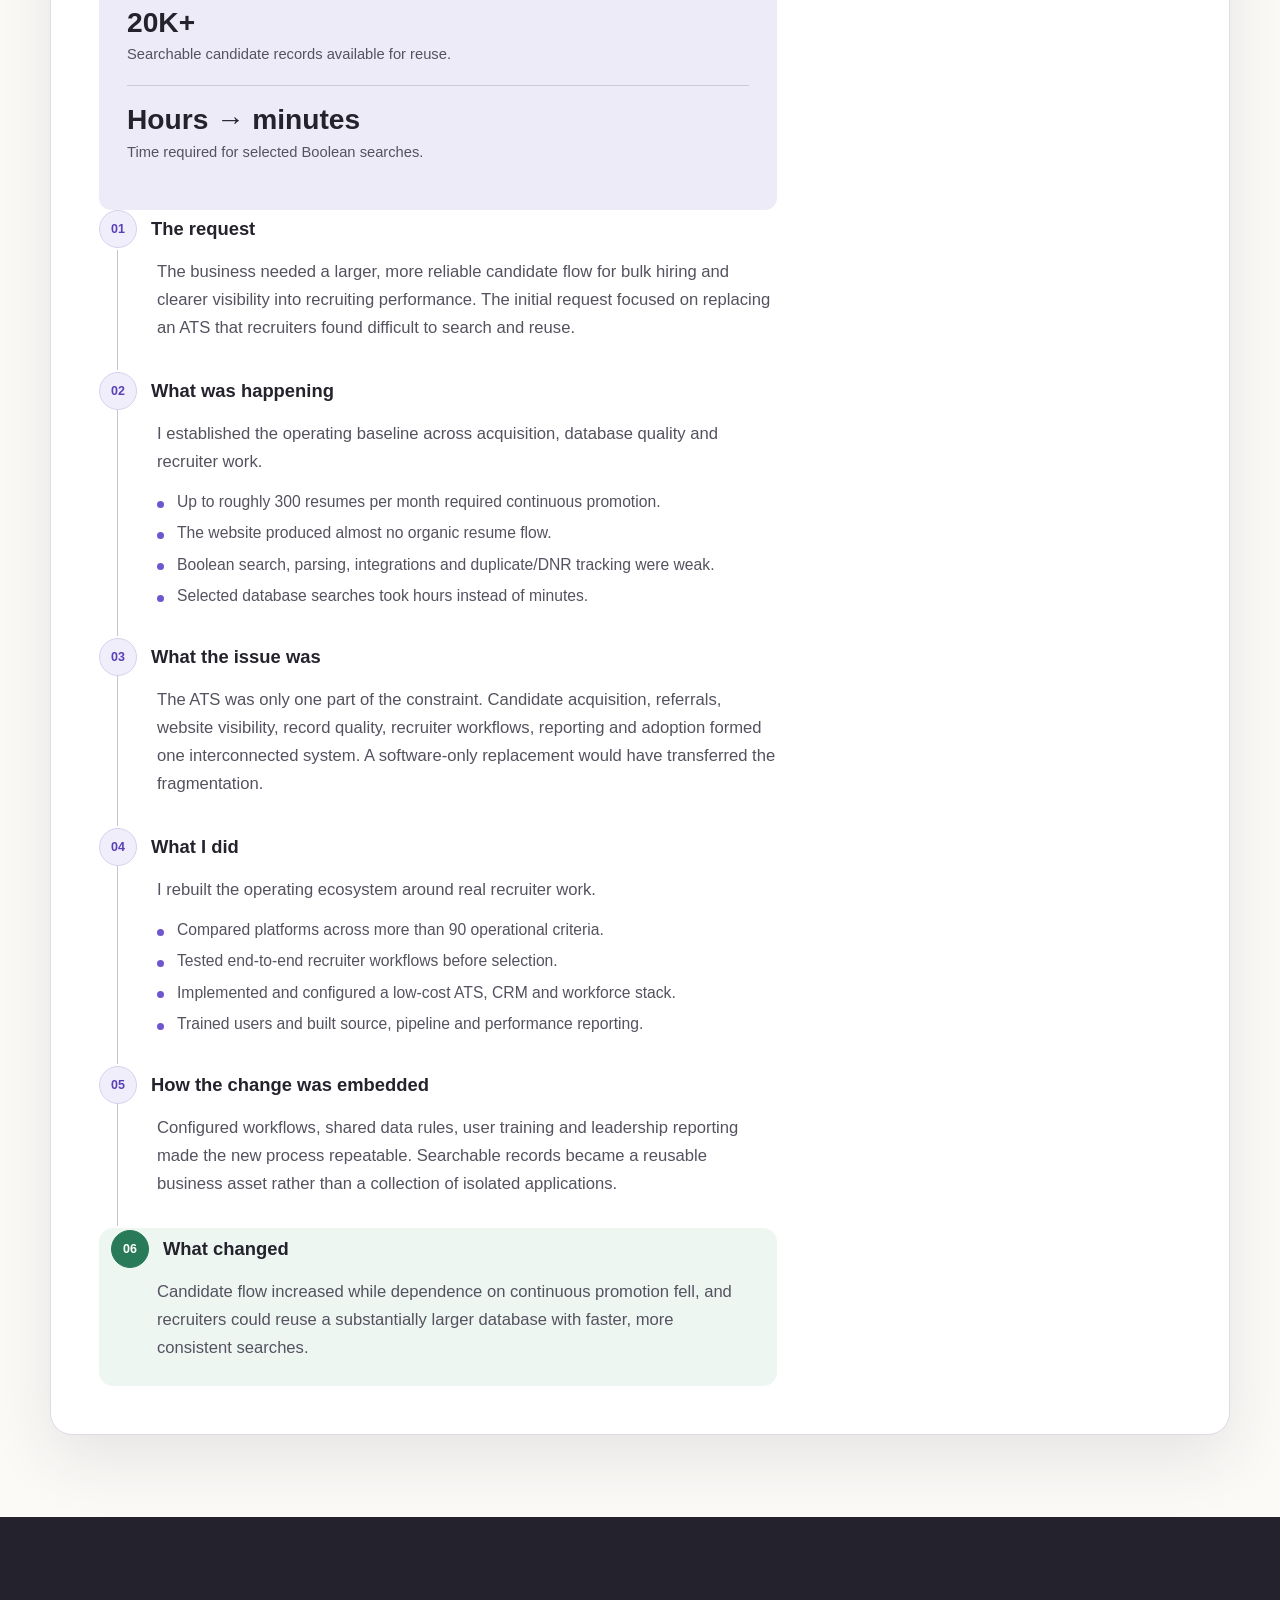
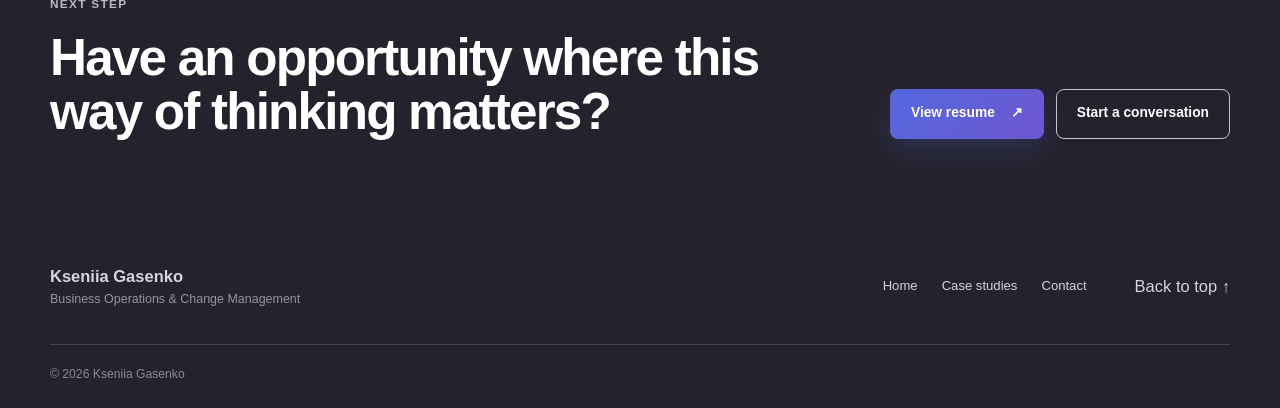
==== commit 6747f2cd: "Update case-studies.html" ====
--- a/case-studies.html
+++ b/case-studies.html
@@ -7,12 +7,12 @@
   <meta property="og:title" content="Transformation Case Studies | Kseniia Gasenko"><meta property="og:description" content="Five transformations showing the request, evidence, root cause, implemented change and measured result."><meta property="og:type" content="website"><meta property="og:image" content="assets/images/projects/music-school.png">
   <link rel="canonical" href="https://kgasenko-lab.github.io/kgasenko-portfolio/case-studies.html">
   <title>Transformation Case Studies | Kseniia Gasenko</title>
-  <link rel="stylesheet" href="css/style.css?v=20260823-12"><link rel="stylesheet" href="css/case-studies.css?v=20260823-11">
+  <link rel="stylesheet" href="css/style.css?v=20260823-14"><link rel="stylesheet" href="css/case-studies.css?v=20260823-13">
 </head>
 <body class="cases-page">
   <a class="skip-link" href="#main-content">Skip to main content</a>
   <header class="site-header" data-header><div class="container nav-shell">
-    <a class="brand" href="index.html" aria-label="Kseniia Gasenko, home"><span class="brand-mark" aria-hidden="true"><span class="brand-k">K</span><span class="brand-g">G</span></span><span class="brand-copy"><strong>Kseniia Gasenko</strong><small>Operations · Transformation</small></span></a>
+    <a class="brand" href="index.html" aria-label="Kseniia Gasenko, home"><span class="brand-mark" aria-hidden="true"><span class="brand-k">K</span><span class="brand-g">G</span></span><span class="brand-copy"><strong>Kseniia Gasenko</strong><small>Operations · Change Management</small></span></a>
     <nav class="desktop-nav" aria-label="Primary navigation"><a href="index.html#expertise">Expertise</a><a href="#cases" aria-current="page">Case studies</a><a href="index.html#method">Method</a><a href="index.html#about">About</a><a href="assets/documents/Kseniia_Gasenko_Change_Transformation_Resume.pdf" target="_blank" rel="noopener noreferrer">Resume <span class="sr-only">(opens PDF in a new tab)</span></a><a class="nav-cta" href="index.html#contact">Contact</a></nav>
     <button class="menu-toggle" type="button" aria-expanded="false" aria-controls="mobile-menu" aria-label="Open navigation"><span></span><span></span><span></span></button>
   </div><nav class="mobile-menu" id="mobile-menu" aria-label="Mobile navigation" hidden><div class="container mobile-menu-inner"><a href="index.html#expertise">Expertise</a><a href="#cases" aria-current="page">Case studies</a><a href="index.html#method">Method</a><a href="index.html#about">About</a><a href="assets/documents/Kseniia_Gasenko_Change_Transformation_Resume.pdf" target="_blank" rel="noopener noreferrer">Resume</a><a href="index.html#contact">Contact</a></div></nav></header>
@@ -32,33 +32,33 @@
 
       <article class="case-panel" id="music-school" role="tabpanel" aria-labelledby="tab-music-school" tabindex="0" data-case-panel hidden>
         <header class="case-panel-header"><div><p class="case-type">Customer journey · Digital operations · Business systems</p><h2>Music School</h2><p class="case-role">Enrollment & Operations Transformation</p><p class="case-deck">The project began as a search for school-management software. The evidence showed that the more urgent constraint was earlier in the journey: families could not easily understand, compare and enroll in programs.</p></div><figure class="case-visual"><img src="assets/images/projects/music-school.png" alt="Music school website, enrollment and scheduling transformation" width="1536" height="1024"></figure></header>
-        <div class="case-story"><div class="case-narrative"><h3>Why the software request was not the first priority</h3><section class="case-phase"><h4><span>01</span>The request</h4><p>The assignment began as a search for school-management software. Enrollment, scheduling, payments and communication were consuming administrative time, and a new platform appeared to be the obvious solution.</p></section><section class="case-phase"><h4><span>02</span>What was happening</h4><p>I reviewed the full family journey—from discovering a program to comparing schedules, booking a trial and enrolling—and assessed which information staff had to recreate across pages, messages and internal records.</p><ul><li>Program, age, schedule and tuition information was difficult to compare.</li><li>Trial and registration paths created avoidable questions and drop-off.</li><li>The school lacked a consistent acquisition foundation to evaluate software against.</li></ul></section><section class="case-phase"><h4><span>03</span>What the issue was</h4><p>The immediate constraint was not the back-office platform. Families first needed a clearer way to understand and choose the right program. Replacing software before fixing that journey would have reorganized administration without addressing enrollment.</p></section><section class="case-phase"><h4><span>04</span>What I did</h4><p>I changed the sequence: improve acquisition first, then select the system using requirements proven through the redesigned operation.</p><ul><li>Rebuilt program pages, schedules, pricing, trial and enrollment paths.</li><li>Created reusable email, campaign and SEO foundations.</li><li>Mapped operational requirements and evaluated candidate platforms.</li></ul></section><section class="case-phase"><h4><span>05</span>How the change was embedded</h4><p>Standardized content and enrollment assets made updates easier to maintain. The operating-requirements map created a practical scorecard for hands-on platform testing rather than a feature-led buying decision.</p></section><section class="case-phase case-phase-result"><h4><span>06</span>What changed</h4><p>The same programs, launched at comparable enrollment timing, produced a much stronger first month while the school entered the technology phase with evidence-based requirements.</p></section></div><aside class="case-evidence" aria-label="Music School results"><p class="results-kicker">Results</p><ul class="result-list"><li><strong>~4×</strong><span>First-month registrations versus the prior-year comparison.</span></li><li><strong>~4×</strong><span>First-month revenue for the same programs and timing.</span></li><li><strong>5</strong><span>Platforms shortlisted for hands-on operational testing.</span></li><li><strong>One clear journey</strong><span>Program discovery, trial and enrollment brought into a consistent path.</span></li></ul></aside></div>
+        <div class="case-story"><div class="case-narrative"><h3>Why the software request was not the first priority</h3><aside class="case-evidence" aria-label="Music School results"><p class="results-kicker">Results</p><ul class="result-list"><li><strong>~4×</strong><span>First-month registrations versus the prior-year comparison.</span></li><li><strong>~4×</strong><span>First-month revenue for the same programs and timing.</span></li><li><strong>5</strong><span>Platforms shortlisted for hands-on operational testing.</span></li><li><strong>One clear journey</strong><span>Program discovery, trial and enrollment brought into a consistent path.</span></li></ul></aside><section class="case-phase"><h4><span>01</span>The request</h4><p>The assignment began as a search for school-management software. Enrollment, scheduling, payments and communication were consuming administrative time, and a new platform appeared to be the obvious solution.</p></section><section class="case-phase"><h4><span>02</span>What was happening</h4><p>I reviewed the full family journey—from discovering a program to comparing schedules, booking a trial and enrolling—and assessed which information staff had to recreate across pages, messages and internal records.</p><ul><li>Program, age, schedule and tuition information was difficult to compare.</li><li>Trial and registration paths created avoidable questions and drop-off.</li><li>The school lacked a consistent acquisition foundation to evaluate software against.</li></ul></section><section class="case-phase"><h4><span>03</span>What the issue was</h4><p>The immediate constraint was not the back-office platform. Families first needed a clearer way to understand and choose the right program. Replacing software before fixing that journey would have reorganized administration without addressing enrollment.</p></section><section class="case-phase"><h4><span>04</span>What I did</h4><p>I changed the sequence: improve acquisition first, then select the system using requirements proven through the redesigned operation.</p><ul><li>Rebuilt program pages, schedules, pricing, trial and enrollment paths.</li><li>Created reusable email, campaign and SEO foundations.</li><li>Mapped operational requirements and evaluated candidate platforms.</li></ul></section><section class="case-phase"><h4><span>05</span>How the change was embedded</h4><p>Standardized content and enrollment assets made updates easier to maintain. The operating-requirements map created a practical scorecard for hands-on platform testing rather than a feature-led buying decision.</p></section><section class="case-phase case-phase-result"><h4><span>06</span>What changed</h4><p>The same programs, launched at comparable enrollment timing, produced a much stronger first month while the school entered the technology phase with evidence-based requirements.</p></section></div></div>
       </article>
 
       <article class="case-panel" id="staffing-agency" role="tabpanel" aria-labelledby="tab-staffing-agency" tabindex="0" data-case-panel>
         <header class="case-panel-header"><div><p class="case-type">Featured case · Business systems · Recruiting operations</p><h2>TBest Staffing Agency</h2><p class="case-role">Candidate Acquisition & ATS Operating-System Reset</p><p class="case-deck">The business needed more candidates and clearer recruiting performance. The request looked like an ATS replacement; the real work was rebuilding the operating system around it.</p></div><figure class="case-visual"><img src="assets/images/projects/staffing-agency.png" alt="Staffing agency recruiting systems and operations transformation" width="1536" height="1024"></figure></header>
-        <div class="case-story"><div class="case-narrative"><h3>From an ATS problem to an operating-system reset</h3><section class="case-phase"><h4><span>01</span>The request</h4><p>The business needed a larger, more reliable candidate flow for bulk hiring and clearer visibility into recruiting performance. The initial request focused on replacing an ATS that recruiters found difficult to search and reuse.</p></section><section class="case-phase"><h4><span>02</span>What was happening</h4><p>I established the operating baseline across acquisition, database quality and recruiter work.</p><ul><li>Up to roughly 300 resumes per month required continuous promotion.</li><li>The website produced almost no organic resume flow.</li><li>Boolean search, parsing, integrations and duplicate/DNR tracking were weak.</li><li>Selected database searches took hours instead of minutes.</li></ul></section><section class="case-phase"><h4><span>03</span>What the issue was</h4><p>The ATS was only one part of the constraint. Candidate acquisition, referrals, website visibility, record quality, recruiter workflows, reporting and adoption formed one interconnected system. A software-only replacement would have transferred the fragmentation.</p></section><section class="case-phase"><h4><span>04</span>What I did</h4><p>I rebuilt the operating ecosystem around real recruiter work.</p><ul><li>Compared platforms across more than 90 operational criteria.</li><li>Tested end-to-end recruiter workflows before selection.</li><li>Implemented and configured a low-cost ATS, CRM and workforce stack.</li><li>Trained users and built source, pipeline and performance reporting.</li></ul></section><section class="case-phase"><h4><span>05</span>How the change was embedded</h4><p>Configured workflows, shared data rules, user training and leadership reporting made the new process repeatable. Searchable records became a reusable business asset rather than a collection of isolated applications.</p></section><section class="case-phase case-phase-result"><h4><span>06</span>What changed</h4><p>Candidate flow increased while dependence on continuous promotion fell, and recruiters could reuse a substantially larger database with faster, more consistent searches.</p></section></div><aside class="case-evidence" aria-label="TBest results"><p class="results-kicker">Results</p><ul class="result-list"><li><strong>2–3×</strong><span>Candidate flow with limited promotion.</span></li><li><strong>~1.5×</strong><span>Candidate flow without active promotion.</span></li><li><strong>20K+</strong><span>Searchable candidate records available for reuse.</span></li><li><strong>Hours → minutes</strong><span>Time required for selected Boolean searches.</span></li></ul></aside></div>
+        <div class="case-story"><div class="case-narrative"><h3>From an ATS problem to an operating-system reset</h3><aside class="case-evidence" aria-label="TBest results"><p class="results-kicker">Results</p><ul class="result-list"><li><strong>2–3×</strong><span>Candidate flow with limited promotion.</span></li><li><strong>~1.5×</strong><span>Candidate flow without active promotion.</span></li><li><strong>20K+</strong><span>Searchable candidate records available for reuse.</span></li><li><strong>Hours → minutes</strong><span>Time required for selected Boolean searches.</span></li></ul></aside><section class="case-phase"><h4><span>01</span>The request</h4><p>The business needed a larger, more reliable candidate flow for bulk hiring and clearer visibility into recruiting performance. The initial request focused on replacing an ATS that recruiters found difficult to search and reuse.</p></section><section class="case-phase"><h4><span>02</span>What was happening</h4><p>I established the operating baseline across acquisition, database quality and recruiter work.</p><ul><li>Up to roughly 300 resumes per month required continuous promotion.</li><li>The website produced almost no organic resume flow.</li><li>Boolean search, parsing, integrations and duplicate/DNR tracking were weak.</li><li>Selected database searches took hours instead of minutes.</li></ul></section><section class="case-phase"><h4><span>03</span>What the issue was</h4><p>The ATS was only one part of the constraint. Candidate acquisition, referrals, website visibility, record quality, recruiter workflows, reporting and adoption formed one interconnected system. A software-only replacement would have transferred the fragmentation.</p></section><section class="case-phase"><h4><span>04</span>What I did</h4><p>I rebuilt the operating ecosystem around real recruiter work.</p><ul><li>Compared platforms across more than 90 operational criteria.</li><li>Tested end-to-end recruiter workflows before selection.</li><li>Implemented and configured a low-cost ATS, CRM and workforce stack.</li><li>Trained users and built source, pipeline and performance reporting.</li></ul></section><section class="case-phase"><h4><span>05</span>How the change was embedded</h4><p>Configured workflows, shared data rules, user training and leadership reporting made the new process repeatable. Searchable records became a reusable business asset rather than a collection of isolated applications.</p></section><section class="case-phase case-phase-result"><h4><span>06</span>What changed</h4><p>Candidate flow increased while dependence on continuous promotion fell, and recruiters could reuse a substantially larger database with faster, more consistent searches.</p></section></div></div>
       </article>
 
       <article class="case-panel" id="online-cme" role="tabpanel" aria-labelledby="tab-online-cme" tabindex="0" data-case-panel hidden>
         <header class="case-panel-header"><div><p class="case-type">Digital transformation · Automation · Event operations</p><h2>Online CME Systems</h2><p class="case-role">End-to-End Digital Delivery System</p><p class="case-deck">Healthcare education programs had to move online and support thousands of participants without becoming dependent on an expensive all-in-one platform.</p></div><figure class="case-visual"><img src="assets/images/projects/online-cme.png" alt="Online healthcare education event and automation system" width="1536" height="1024"></figure></header>
-        <div class="case-story"><div class="case-narrative"><h3>Building the operation behind the online event</h3><section class="case-phase"><h4><span>01</span>The request</h4><p>The visible goal was to move physical CME events online and support a much larger audience without buying an expensive all-in-one platform.</p></section><section class="case-phase"><h4><span>02</span>What was happening</h4><p>I mapped the participant lifecycle and found separate manual processes for promotion, registration, payment, access, attendance, testing, certification, recordings and follow-up. Physical programs typically supported roughly 100–500 participants.</p></section><section class="case-phase"><h4><span>03</span>What the issue was</h4><p>Digitizing each task independently would have recreated the same fragmented operation on a screen. The unit of design had to be the complete participant journey, including the data generated at every stage.</p></section><section class="case-phase"><h4><span>04</span>What I did</h4><p>I designed and built the connected delivery system myself using a near-zero-cost technology stack.</p><ul><li>Connected promotion, registration and payment to event access.</li><li>Integrated attendance, testing, certification and recordings.</li><li>Built more than 50 multilingual landing pages.</li><li>Connected participant data, reporting and follow-up across programs.</li></ul></section><section class="case-phase"><h4><span>05</span>How the change was embedded</h4><p>Reusable page patterns, data flows and delivery workflows supported repeat events without rebuilding the operation each time. Central reporting and participant records reduced dependence on vendors and isolated spreadsheets.</p></section><section class="case-phase case-phase-result"><h4><span>06</span>What changed</h4><p>The system supported thousands of simultaneous participants and converted one-time event records into a growing professional audience that could be reused across future programs.</p></section></div><aside class="case-evidence" aria-label="Online CME results"><p class="results-kicker">Results</p><ul class="result-list"><li><strong>1K–4K</strong><span>Participants supported at one time.</span></li><li><strong>4K → 45K+</strong><span>Growth of the professional participant database.</span></li><li><strong>50+</strong><span>Multilingual landing pages connected to delivery.</span></li><li><strong>Near-zero cost</strong><span>Technology stack built to limit vendor dependency.</span></li></ul></aside></div>
+        <div class="case-story"><div class="case-narrative"><h3>Building the operation behind the online event</h3><aside class="case-evidence" aria-label="Online CME results"><p class="results-kicker">Results</p><ul class="result-list"><li><strong>1K–4K</strong><span>Participants supported at one time.</span></li><li><strong>4K → 45K+</strong><span>Growth of the professional participant database.</span></li><li><strong>50+</strong><span>Multilingual landing pages connected to delivery.</span></li><li><strong>Near-zero cost</strong><span>Technology stack built to limit vendor dependency.</span></li></ul></aside><section class="case-phase"><h4><span>01</span>The request</h4><p>The visible goal was to move physical CME events online and support a much larger audience without buying an expensive all-in-one platform.</p></section><section class="case-phase"><h4><span>02</span>What was happening</h4><p>I mapped the participant lifecycle and found separate manual processes for promotion, registration, payment, access, attendance, testing, certification, recordings and follow-up. Physical programs typically supported roughly 100–500 participants.</p></section><section class="case-phase"><h4><span>03</span>What the issue was</h4><p>Digitizing each task independently would have recreated the same fragmented operation on a screen. The unit of design had to be the complete participant journey, including the data generated at every stage.</p></section><section class="case-phase"><h4><span>04</span>What I did</h4><p>I designed and built the connected delivery system myself using a near-zero-cost technology stack.</p><ul><li>Connected promotion, registration and payment to event access.</li><li>Integrated attendance, testing, certification and recordings.</li><li>Built more than 50 multilingual landing pages.</li><li>Connected participant data, reporting and follow-up across programs.</li></ul></section><section class="case-phase"><h4><span>05</span>How the change was embedded</h4><p>Reusable page patterns, data flows and delivery workflows supported repeat events without rebuilding the operation each time. Central reporting and participant records reduced dependence on vendors and isolated spreadsheets.</p></section><section class="case-phase case-phase-result"><h4><span>06</span>What changed</h4><p>The system supported thousands of simultaneous participants and converted one-time event records into a growing professional audience that could be reused across future programs.</p></section></div></div>
       </article>
 
       <article class="case-panel" id="healthcare-cme" role="tabpanel" aria-labelledby="tab-healthcare-cme" tabindex="0" data-case-panel hidden>
         <header class="case-panel-header"><div><p class="case-type">Event operations · Digital acquisition</p><h2>Healthcare Marketing & CME Agency</h2><p class="case-role">Audience Acquisition & Registration Transformation</p><p class="case-deck">Event growth depended on clinic visits, paper invitations and handwritten registration. Improving attendance meant redesigning acquisition and data capture together.</p></div><figure class="case-visual"><img src="assets/images/projects/healthcare-cme.png" alt="Healthcare conference event and registration transformation" width="1536" height="1024"></figure></header>
-        <div class="case-story"><div class="case-narrative"><h3>Turning registration into a reusable acquisition system</h3><section class="case-phase"><h4><span>01</span>The request</h4><p>The organization needed to grow attendance across a large annual CME calendar. Promotion depended on clinic visits and paper invitations, while event-day registration remained handwritten.</p></section><section class="case-phase"><h4><span>02</span>What was happening</h4><p>I traced the work from invitation to follow-up and documented repeated manual effort, limited geographic reach, duplicate data entry and errors in names, email addresses and participant records.</p></section><section class="case-phase"><h4><span>03</span>What the issue was</h4><p>Registration was being treated as an administrative event-day task. In practice, it was the center of audience acquisition and the source of data needed to improve promotion, attendance and future programs.</p></section><section class="case-phase"><h4><span>04</span>What I did</h4><ul><li>Created event landing pages and online registration paths.</li><li>Expanded promotion beyond one-clinic-at-a-time outreach.</li><li>Structured participant-data capture and follow-up.</li><li>Connected each event to a reusable professional audience.</li></ul></section><section class="case-phase"><h4><span>05</span>How the change was embedded</h4><p>Standard registration fields and repeatable digital workflows improved record consistency. The growing audience could be segmented and reused rather than rebuilt from paper lists for every event.</p></section><section class="case-phase case-phase-result"><h4><span>06</span>What changed</h4><p>The agency gained a repeatable acquisition and data workflow capable of supporting 80–100 events a year with cleaner participant information and broader digital reach.</p></section></div><aside class="case-evidence" aria-label="Healthcare marketing results"><p class="results-kicker">Results</p><ul class="result-list"><li><strong>80–100</strong><span>Events supported annually.</span></li><li><strong>Manual → digital</strong><span>Promotion and registration workflow.</span></li><li><strong>Cleaner data</strong><span>Structured participant records replaced handwriting and re-entry.</span></li><li><strong>Reusable reach</strong><span>Audience retained across programs instead of rebuilt each time.</span></li></ul></aside></div>
+        <div class="case-story"><div class="case-narrative"><h3>Turning registration into a reusable acquisition system</h3><aside class="case-evidence" aria-label="Healthcare marketing results"><p class="results-kicker">Results</p><ul class="result-list"><li><strong>80–100</strong><span>Events supported annually.</span></li><li><strong>Manual → digital</strong><span>Promotion and registration workflow.</span></li><li><strong>Cleaner data</strong><span>Structured participant records replaced handwriting and re-entry.</span></li><li><strong>Reusable reach</strong><span>Audience retained across programs instead of rebuilt each time.</span></li></ul></aside><section class="case-phase"><h4><span>01</span>The request</h4><p>The organization needed to grow attendance across a large annual CME calendar. Promotion depended on clinic visits and paper invitations, while event-day registration remained handwritten.</p></section><section class="case-phase"><h4><span>02</span>What was happening</h4><p>I traced the work from invitation to follow-up and documented repeated manual effort, limited geographic reach, duplicate data entry and errors in names, email addresses and participant records.</p></section><section class="case-phase"><h4><span>03</span>What the issue was</h4><p>Registration was being treated as an administrative event-day task. In practice, it was the center of audience acquisition and the source of data needed to improve promotion, attendance and future programs.</p></section><section class="case-phase"><h4><span>04</span>What I did</h4><ul><li>Created event landing pages and online registration paths.</li><li>Expanded promotion beyond one-clinic-at-a-time outreach.</li><li>Structured participant-data capture and follow-up.</li><li>Connected each event to a reusable professional audience.</li></ul></section><section class="case-phase"><h4><span>05</span>How the change was embedded</h4><p>Standard registration fields and repeatable digital workflows improved record consistency. The growing audience could be segmented and reused rather than rebuilt from paper lists for every event.</p></section><section class="case-phase case-phase-result"><h4><span>06</span>What changed</h4><p>The agency gained a repeatable acquisition and data workflow capable of supporting 80–100 events a year with cleaner participant information and broader digital reach.</p></section></div></div>
       </article>
 
       <article class="case-panel" id="hotel-complex" role="tabpanel" aria-labelledby="tab-hotel-complex" tabindex="0" data-case-panel hidden>
         <header class="case-panel-header"><div><p class="case-type">Operating model · Customer behavior · Service design</p><h2>Hotel & Restaurant Complex</h2><p class="case-role">Service & Operating Model Redesign</p><p class="case-deck">Internal event services were selling poorly. The apparent sales problem was actually a mismatch between client behavior, employee coverage and ownership of the relationship.</p></div><figure class="case-visual"><img src="assets/images/projects/hotel-complex.png" alt="Hotel and restaurant event operations and service model" width="1536" height="1024"></figure></header>
-        <div class="case-story"><div class="case-narrative"><h3>Redesigning the service around how clients made decisions</h3><section class="case-phase"><h4><span>01</span>The request</h4><p>Internal event services were underused, and revenue was leaving the business. The initial assumption was that managers needed to sell the additional services more actively.</p></section><section class="case-phase"><h4><span>02</span>What was happening</h4><p>I examined the customer decision journey, handoffs, manager schedules, service ownership and commission structure.</p><ul><li>Banquet and event-service decisions were owned by different managers.</li><li>Clients often made decisions during evenings and weekends.</li><li>Standard schedules created gaps at high-intent moments.</li></ul></section><section class="case-phase"><h4><span>03</span>What the issue was</h4><p>The sales issue was an operating-model mismatch. Customers had to adapt to internal departments and availability, creating late handoffs, repeated conversations and opportunities for outside vendors.</p></section><section class="case-phase"><h4><span>04</span>What I did</h4><ul><li>Combined banquet and event-service responsibility across the journey.</li><li>Aligned commission with the complete client relationship.</li><li>Introduced two-manager coverage on a three-days-on, three-days-off rotation.</li><li>Matched availability to the times clients actually made decisions.</li></ul></section><section class="case-phase"><h4><span>05</span>How the change was embedded</h4><p>Clear ownership and overlapping coverage reduced dependency on a single manager. The rotation maintained evening and weekend availability while preserving predictable recovery time.</p></section><section class="case-phase case-phase-result"><h4><span>06</span>What changed</h4><p>Internal service adoption and vendor-fee revenue increased substantially, while clients experienced fewer handoffs and managers gained a more sustainable coverage model.</p></section></div><aside class="case-evidence" aria-label="Hospitality results"><p class="results-kicker">Results</p><ul class="result-list"><li><strong>~90%</strong><span>Banquet events adopting internal event services.</span></li><li><strong>~4–6×</strong><span>Increase in monthly vendor-fee revenue.</span></li><li><strong>One owner</strong><span>Relationship managed across banquet and event services.</span></li><li><strong>3 on / 3 off</strong><span>Two-manager rotation expanded coverage sustainably.</span></li></ul></aside></div>
+        <div class="case-story"><div class="case-narrative"><h3>Redesigning the service around how clients made decisions</h3><aside class="case-evidence" aria-label="Hospitality results"><p class="results-kicker">Results</p><ul class="result-list"><li><strong>~90%</strong><span>Banquet events adopting internal event services.</span></li><li><strong>~4–6×</strong><span>Increase in monthly vendor-fee revenue.</span></li><li><strong>One owner</strong><span>Relationship managed across banquet and event services.</span></li><li><strong>3 on / 3 off</strong><span>Two-manager rotation expanded coverage sustainably.</span></li></ul></aside><section class="case-phase"><h4><span>01</span>The request</h4><p>Internal event services were underused, and revenue was leaving the business. The initial assumption was that managers needed to sell the additional services more actively.</p></section><section class="case-phase"><h4><span>02</span>What was happening</h4><p>I examined the customer decision journey, handoffs, manager schedules, service ownership and commission structure.</p><ul><li>Banquet and event-service decisions were owned by different managers.</li><li>Clients often made decisions during evenings and weekends.</li><li>Standard schedules created gaps at high-intent moments.</li></ul></section><section class="case-phase"><h4><span>03</span>What the issue was</h4><p>The sales issue was an operating-model mismatch. Customers had to adapt to internal departments and availability, creating late handoffs, repeated conversations and opportunities for outside vendors.</p></section><section class="case-phase"><h4><span>04</span>What I did</h4><ul><li>Combined banquet and event-service responsibility across the journey.</li><li>Aligned commission with the complete client relationship.</li><li>Introduced two-manager coverage on a three-days-on, three-days-off rotation.</li><li>Matched availability to the times clients actually made decisions.</li></ul></section><section class="case-phase"><h4><span>05</span>How the change was embedded</h4><p>Clear ownership and overlapping coverage reduced dependency on a single manager. The rotation maintained evening and weekend availability while preserving predictable recovery time.</p></section><section class="case-phase case-phase-result"><h4><span>06</span>What changed</h4><p>Internal service adoption and vendor-fee revenue increased substantially, while clients experienced fewer handoffs and managers gained a more sustainable coverage model.</p></section></div></div>
       </article>
     </div></section>
 
     <section class="cases-cta"><div class="container"><div><p class="eyebrow">Next step</p><h2>Have an opportunity where this way of thinking matters?</h2></div><div><a class="button button-primary" href="assets/documents/Kseniia_Gasenko_Change_Transformation_Resume.pdf" target="_blank" rel="noopener noreferrer">View resume <span aria-hidden="true">↗</span></a><a class="button button-secondary" href="index.html#contact">Start a conversation</a></div></div></section>
   </main>
-  <footer class="site-footer"><div class="container footer-grid"><div><strong>Kseniia Gasenko</strong><span>Business Operations & Transformation</span></div><nav aria-label="Footer navigation"><a href="index.html">Home</a><a href="#cases">Case studies</a><a href="index.html#contact">Contact</a></nav><a href="#top">Back to top ↑</a></div><div class="container footer-bottom">© <span id="year">2026</span> Kseniia Gasenko</div></footer>
+  <footer class="site-footer"><div class="container footer-grid"><div><strong>Kseniia Gasenko</strong><span>Business Operations & Change Management</span></div><nav aria-label="Footer navigation"><a href="index.html">Home</a><a href="#cases">Case studies</a><a href="index.html#contact">Contact</a></nav><a href="#top">Back to top ↑</a></div><div class="container footer-bottom">© <span id="year">2026</span> Kseniia Gasenko</div></footer>
   <script src="js/main.js?v=20260823-8"></script>
 </body>
 </html>
--- a/css/style.css
+++ b/css/style.css
@@ -26,7 +26,7 @@
 
 * { box-sizing: border-box; }
 html { scroll-behavior: smooth; scroll-padding-top: calc(var(--header-height) + 24px); scrollbar-color: #aaa2bd #f0eef4; scrollbar-width: thin; }
-body { margin: 0; color: var(--ink); background: var(--paper); font: 17px/1.62 Charter, "Bitstream Charter", "Sitka Text", Georgia, serif; text-rendering: optimizeLegibility; }
+body { margin: 0; color: var(--ink); background: var(--paper); font: 16.5px/1.62 "Avenir Next", Avenir, "Segoe UI Variable Text", "Segoe UI", sans-serif; text-rendering: optimizeLegibility; }
 body.menu-open { overflow: hidden; }
 ::-webkit-scrollbar { width: 12px; height: 12px; }
 ::-webkit-scrollbar-track { background: #f0eef4; }
@@ -44,7 +44,7 @@
 .skip-link:focus { transform: none; }
 
 h1, h2, h3, p { margin-top: 0; }
-h1, h2, h3 { font-family: "Iowan Old Style", "Palatino Linotype", "Book Antiqua", Palatino, Georgia, serif; font-weight: 600; letter-spacing: -.035em; }
+h1, h2, h3 { font-family: "Avenir Next", Avenir, "Segoe UI Variable Display", "Segoe UI", sans-serif; font-weight: 600; letter-spacing: -.035em; }
 h1 { max-width: 760px; margin-bottom: 28px; font-size: clamp(3.4rem, 5.1vw, 5rem); line-height: .98; }
 h1 em { display: block; color: var(--violet-dark); font-style: normal; }
 h2 { max-width: 860px; margin-bottom: 24px; font-size: clamp(2.45rem, 4vw, 4rem); line-height: 1.05; }
@@ -59,13 +59,13 @@
 .site-header { position: sticky; z-index: 1000; top: 0; min-height: var(--header-height); border-bottom: 1px solid rgba(222, 219, 228, .9); background: rgba(251, 250, 247, .93); backdrop-filter: blur(18px); }
 .nav-shell { min-height: var(--header-height); display: flex; align-items: center; justify-content: space-between; gap: 24px; }
 .brand { display: inline-flex; align-items: center; gap: 14px; border-radius: 8px; }
-.brand-mark { width: 47px; height: 42px; flex: 0 0 47px; display: flex; align-items: baseline; justify-content: center; position: relative; color: var(--ink); font-family: "Iowan Old Style", "Palatino Linotype", Palatino, Georgia, serif; }
+.brand-mark { width: 47px; height: 42px; flex: 0 0 47px; display: flex; align-items: baseline; justify-content: center; position: relative; color: var(--ink); font-family: "Avenir Next", Avenir, "Segoe UI Variable Display", "Segoe UI", sans-serif; }
 .brand-mark::before { content: ""; position: absolute; inset: 2px 0 1px; border-block: 1px solid var(--ink); }
 .brand-k, .brand-g { position: relative; z-index: 1; display: block; background: var(--paper); font-size: 25px; font-weight: 500; line-height: 41px; letter-spacing: -.08em; }
 .brand-k { padding-left: 3px; }
 .brand-g { margin-left: -1px; padding-right: 3px; color: var(--violet-dark); font-style: italic; }
 .brand-copy { display: grid; line-height: 1.2; }
-.brand-copy strong { font-family: "Iowan Old Style", Palatino, Georgia, serif; font-size: 1.05rem; font-weight: 600; letter-spacing: .01em; }
+.brand-copy strong { font-family: "Avenir Next", Avenir, "Segoe UI Variable Display", "Segoe UI", sans-serif; font-size: 1.05rem; font-weight: 600; letter-spacing: .01em; }
 .brand-copy small { margin-top: 4px; color: var(--muted); font-family: "Avenir Next", Avenir, "Trebuchet MS", sans-serif; font-size: .68rem; letter-spacing: .035em; }
 .desktop-nav { display: flex; align-items: center; gap: 30px; font-family: "Avenir Next", Avenir, "Trebuchet MS", sans-serif; font-size: .82rem; font-weight: 650; }
 .desktop-nav a:not(.nav-cta) { position: relative; padding: 12px 0; }
@@ -94,7 +94,7 @@
 .impact-grid { display: grid; grid-template-columns: repeat(4, 1fr); }
 .impact-grid div { min-height: 126px; display: flex; flex-direction: column; justify-content: center; padding: 24px 32px; border-left: 1px solid var(--line); }
 .impact-grid div:first-child { border-left: 0; }
-.impact-grid strong { color: var(--violet-dark); font: 600 clamp(1.8rem, 2.8vw, 2.8rem)/1 Georgia, serif; letter-spacing: -.04em; }
+.impact-grid strong { color: var(--violet-dark); font: 650 clamp(1.8rem, 2.8vw, 2.8rem)/1 "Avenir Next", Avenir, "Segoe UI Variable Display", "Segoe UI", sans-serif; letter-spacing: -.04em; }
 .impact-grid span { margin-top: 8px; color: var(--muted); font-size: .84rem; line-height: 1.4; }
 
 .capability-list { border-top: 1px solid var(--line-strong); }
@@ -139,15 +139,13 @@
 .case-content > p:not(.case-type) { color: var(--ink-soft); }
 .case-content > p strong { color: var(--ink); font-weight: 700; }
 .case-intro { max-width: 760px; font-size: 1.04rem; }
-.case-snapshot { display: grid; grid-template-columns: repeat(3, 1fr); gap: 0; margin: 24px 0 26px; border-block: 1px solid var(--line); }
-.case-snapshot div { padding: 18px 18px 18px 0; }
-.case-snapshot div + div { padding-left: 18px; border-left: 1px solid var(--line); }
-.case-snapshot dt { margin-bottom: 8px; color: var(--violet-dark); font-family: "Avenir Next", Avenir, "Trebuchet MS", sans-serif; font-size: .66rem; font-weight: 800; letter-spacing: .08em; text-transform: uppercase; }
-.case-snapshot dd { margin: 0; color: var(--ink-soft); font-size: .84rem; line-height: 1.46; }
-.case-snapshot strong { color: var(--ink); font-size: 1.02rem; }
-.case-metrics { display: flex; flex-wrap: wrap; gap: 20px; margin: auto 0 24px; padding-top: 22px; border-top: 1px solid var(--line); }
-.case-metrics span { display: grid; color: var(--muted); font-size: .76rem; }
-.case-metrics strong { color: var(--ink); font: 600 1.25rem/1.2 Georgia, serif; }
+.case-results-line { display: grid; grid-template-columns: repeat(2, minmax(0, 1fr)); margin: 18px 0 24px; border-block: 1px solid var(--line); }
+.case-card-featured .case-results-line { grid-template-columns: repeat(4, minmax(0, 1fr)); }
+.case-results-line span { min-width: 0; display: grid; align-content: start; gap: 5px; padding: 16px 18px; color: var(--muted); font-size: .72rem; line-height: 1.35; }
+.case-results-line span:first-child { padding-left: 0; }
+.case-results-line span + span { border-left: 1px solid var(--line); }
+.case-results-line strong { color: var(--violet-dark); font-family: "Avenir Next", Avenir, "Segoe UI Variable Display", "Segoe UI", sans-serif; font-size: 1.28rem; font-weight: 750; line-height: 1.1; letter-spacing: -.025em; }
+.case-content > .text-link { margin-top: auto; }
 .case-content .text-link { align-self: flex-start; }
 
 .method-section { background: var(--surface); }
@@ -155,7 +153,7 @@
 .method-section .split-heading h2 { margin-bottom: 0; font-size: clamp(2.6rem, 4.2vw, 4.3rem); }
 .method-list { display: grid; grid-template-columns: repeat(3, 1fr); margin: 0; padding: 0; border-top: 1px solid var(--line-strong); border-left: 1px solid var(--line); list-style: none; }
 .method-list li { min-height: 174px; display: grid; grid-template-columns: 62px 1fr; gap: 18px; padding: 26px 24px; border-right: 1px solid var(--line); border-bottom: 1px solid var(--line); }
-.method-list span { color: var(--violet-dark); font-family: "Iowan Old Style", Palatino, Georgia, serif; font-size: 2.2rem; font-weight: 500; line-height: 1; }
+.method-list span { color: var(--violet-dark); font-family: "Avenir Next", Avenir, "Segoe UI Variable Display", "Segoe UI", sans-serif; font-size: 2.2rem; font-weight: 500; line-height: 1; }
 .method-list strong { display: block; font-size: 1.08rem; line-height: 1.3; }
 .method-list p { margin: 9px 0 0; color: var(--ink-soft); font-size: .94rem; line-height: 1.5; }
 
@@ -217,13 +215,15 @@
   .menu-toggle[aria-expanded="true"] span:nth-child(1) { transform: translateY(7px) rotate(45deg); }
   .menu-toggle[aria-expanded="true"] span:nth-child(2) { opacity: 0; }
   .menu-toggle[aria-expanded="true"] span:nth-child(3) { transform: translateY(-7px) rotate(-45deg); }
-  .mobile-menu { position: fixed; inset: var(--header-height) 0 0; display: block; overflow-y: auto; background: rgba(251,250,247,.98); }
+  .mobile-menu { position: absolute; z-index: 1100; top: 100%; right: 0; left: 0; height: calc(100dvh - var(--header-height)); display: block; overflow-y: auto; border-top: 1px solid var(--line); background: rgba(251,250,247,.99); box-shadow: 0 24px 60px rgba(36,34,44,.14); }
   .mobile-menu[hidden] { display: none; }
-  .mobile-menu-inner { display: grid; padding-top: 14px; }
-  .mobile-menu a { min-height: 58px; display: flex; align-items: center; border-bottom: 1px solid var(--line); font: 600 1.3rem/1.2 Georgia, serif; }
-  .hero { background-image: linear-gradient(180deg, var(--paper) 0%, var(--paper) 46%, rgba(251,250,247,.96) 56%, rgba(251,250,247,.38) 75%, rgba(251,250,247,0) 100%), url("../assets/images/hero/kseniia-photo.png?v=20260823-8"); background-position: center, 62% bottom; background-size: 100% 100%, auto 56%; }
-  .hero-grid { min-height: 830px; align-items: flex-start; }
-  .hero-copy { padding: 50px 0 410px; }
+  .mobile-menu-inner { display: grid; align-content: start; padding-top: 18px; padding-bottom: max(28px, env(safe-area-inset-bottom)); }
+  .mobile-menu a { min-height: 62px; display: flex; align-items: center; justify-content: space-between; padding-inline: 4px; border-bottom: 1px solid var(--line); font: 650 1.2rem/1.2 "Avenir Next", Avenir, "Segoe UI Variable Display", "Segoe UI", sans-serif; }
+  .mobile-menu a::after { content: "→"; color: var(--violet-dark); font-family: "Avenir Next", Avenir, "Trebuchet MS", sans-serif; font-size: .95rem; }
+  .mobile-menu a:hover, .mobile-menu a:focus-visible { color: var(--violet-dark); background: #f4f1fb; }
+  .hero { min-height: 0; background-image: linear-gradient(180deg, var(--paper) 0%, var(--paper) calc(100% - 430px), rgba(251,250,247,.9) calc(100% - 360px), rgba(251,250,247,.08) 100%), url("../assets/images/hero/kseniia-photo.png?v=20260823-8"); background-position: center, center bottom; background-size: 100% 100%, auto 430px; }
+  .hero-grid { min-height: 0; align-items: flex-start; }
+  .hero-copy { width: min(100%, 720px); padding: 50px 0 450px; }
   .impact-grid { grid-template-columns: repeat(2, 1fr); }
   .impact-grid div:nth-child(3) { border-left: 0; border-top: 1px solid var(--line); }
   .impact-grid div:nth-child(4) { border-top: 1px solid var(--line); }
@@ -232,8 +232,9 @@
   .diagnostic-grid { gap: 54px; }
   .case-card-featured { grid-template-columns: 1fr; }
   .case-card-featured .case-image { aspect-ratio: 16 / 7; }
-  .case-snapshot { grid-template-columns: 1fr; }
-  .case-snapshot div + div { padding-left: 0; border-top: 1px solid var(--line); border-left: 0; }
+  .case-card-featured .case-results-line { grid-template-columns: repeat(2, minmax(0, 1fr)); }
+  .case-card-featured .case-results-line span:nth-child(3) { padding-left: 0; border-top: 1px solid var(--line); border-left: 0; }
+  .case-card-featured .case-results-line span:nth-child(4) { border-top: 1px solid var(--line); }
   .method-list { grid-template-columns: repeat(2, 1fr); }
   .about-grid { grid-template-columns: 1fr 1fr; }
   .credential-panel { grid-column: 2; }
@@ -241,17 +242,26 @@
 }
 
 @media (max-width: 720px) {
+  :root { --header-height: 64px; }
   .container { width: calc(100% - 30px); }
   body { font-size: 16px; }
+  .nav-shell { gap: 12px; }
+  .brand { gap: 8px; }
+  .brand-mark { width: 34px; height: 36px; flex-basis: 34px; }
+  .brand-mark::before { display: none; }
+  .brand-k, .brand-g { background: transparent; font-size: 22px; line-height: 36px; }
+  .brand-copy strong { font-size: .98rem; }
+  .menu-toggle { width: 44px; height: 44px; margin-right: -6px; }
   .brand-copy small { display: none; }
   .section { padding: 74px 0; }
-  .split-heading, .diagnostic-grid, .contact-grid, .about-grid { grid-template-columns: 1fr; gap: 34px; }
+  .split-heading, .method-section .split-heading, .diagnostic-grid, .contact-grid, .about-grid { grid-template-columns: 1fr; gap: 22px; align-items: start; }
+  .section-heading { margin-bottom: 30px; }
+  .split-heading > p, .case-heading > p { margin-bottom: 0; font-size: 1rem; }
   h1 { font-size: clamp(2.75rem, 12vw, 3.7rem); }
   h2 { font-size: clamp(2.2rem, 9.5vw, 3rem); }
-  .hero { min-height: 780px; }
-  .hero { background-position: center, 65% bottom; background-size: 100% 100%, auto 45%; }
-  .hero-grid { min-height: 780px; }
-  .hero-copy { padding: 38px 0 330px; }
+  .hero { min-height: 0; background-image: linear-gradient(180deg, var(--paper) 0%, var(--paper) calc(100% - 340px), rgba(251,250,247,.9) calc(100% - 285px), rgba(251,250,247,.06) 100%), url("../assets/images/hero/kseniia-photo.png?v=20260823-8"); background-position: center, center bottom; background-size: 100% 100%, auto 340px; }
+  .hero-grid { min-height: 0; }
+  .hero-copy { padding: 36px 0 356px; }
   .hero-lead { padding-left: 15px; font-size: 1.05rem; }
   .hero-actions { display: grid; }
   .button { width: 100%; }
@@ -266,6 +276,9 @@
   .case-card-featured .case-content { padding: 30px 24px; }
   .case-image, .case-card-featured .case-image { min-height: 0; aspect-ratio: 16 / 9; }
   .case-content { padding: 28px 22px; }
+  .case-results-line { margin-top: 16px; }
+  .case-results-line span { padding: 14px 12px; }
+  .case-results-line span:first-child { padding-left: 0; }
   .method-list { grid-template-columns: 1fr; }
   .method-list li { min-height: 0; grid-template-columns: 52px 1fr; padding: 22px 18px; }
   .method-list span { font-size: 1.8rem; }
@@ -278,6 +291,19 @@
   .footer-grid nav { flex-wrap: wrap; }
 }
 
+@media (max-width: 380px) {
+  .container { width: calc(100% - 24px); }
+  h1 { font-size: clamp(2.35rem, 12.5vw, 2.85rem); }
+  .hero { background-size: 100% 100%, auto 310px; }
+  .hero-copy { padding-top: 30px; padding-bottom: 326px; }
+  .hero-actions { gap: 9px; margin-top: 24px; }
+  .availability { font-size: .82rem; }
+  .impact-grid div { min-height: 104px; padding: 18px 12px; }
+  .impact-grid strong { font-size: 1.65rem; }
+  .impact-grid span { font-size: .75rem; }
+  .method-section .split-heading h2 { font-size: 2.45rem; }
+}
+
 @media (prefers-reduced-motion: reduce) {
   html { scroll-behavior: auto; }
   *, *::before, *::after { scroll-behavior: auto!important; animation-duration: .01ms!important; animation-iteration-count: 1!important; transition-duration: .01ms!important; }
--- a/css/case-studies.css
+++ b/css/case-studies.css
@@ -48,8 +48,8 @@
 .result-list { margin: 0; padding: 0; list-style: none; }
 .result-list li { padding: 19px 0; border-top: 1px solid #cec8dc; }
 .result-list li:first-child { border-top: 0; }
-.result-list strong { display: block; color: var(--ink); font-family: "Iowan Old Style", Palatino, Georgia, serif; font-size: clamp(1.65rem, 2.2vw, 2.25rem); font-weight: 600; line-height: 1.05; }
-.result-list span { display: block; margin-top: 7px; color: var(--ink-soft); font-family: Charter, "Bitstream Charter", "Sitka Text", Georgia, serif; font-size: .92rem; font-weight: 400; letter-spacing: 0; line-height: 1.48; text-transform: none; }
+.result-list strong { display: block; color: var(--ink); font-family: "Avenir Next", Avenir, "Segoe UI Variable Display", "Segoe UI", sans-serif; font-size: clamp(1.65rem, 2.2vw, 2.25rem); font-weight: 600; line-height: 1.05; }
+.result-list span { display: block; margin-top: 7px; color: var(--ink-soft); font-family: "Avenir Next", Avenir, "Segoe UI Variable Text", "Segoe UI", sans-serif; font-size: .92rem; font-weight: 400; letter-spacing: 0; line-height: 1.48; text-transform: none; }
 .cases-cta { padding: 80px 0; color: #fff; background: var(--ink); }
 .cases-cta .container { display: flex; align-items: end; justify-content: space-between; gap: 50px; }
 .cases-cta h2 { max-width: 760px; margin-bottom: 0; color: #fff; }
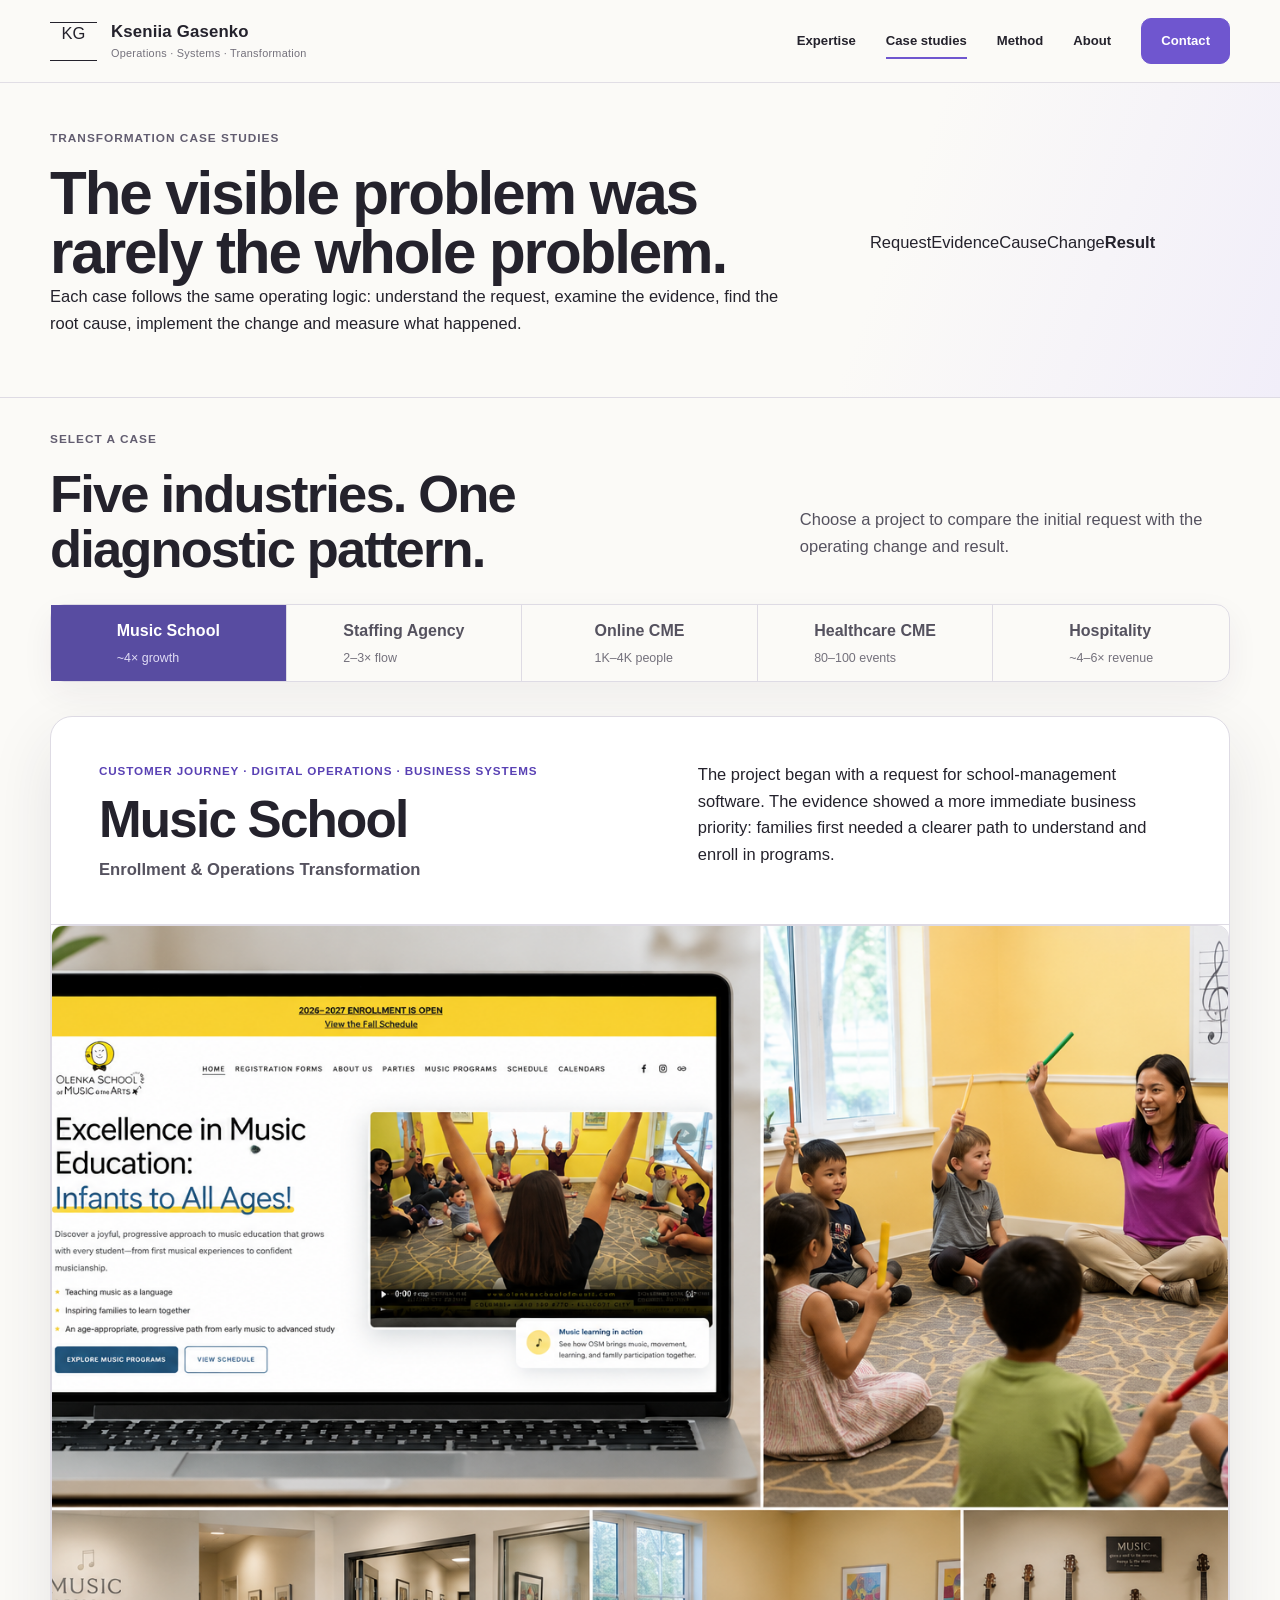
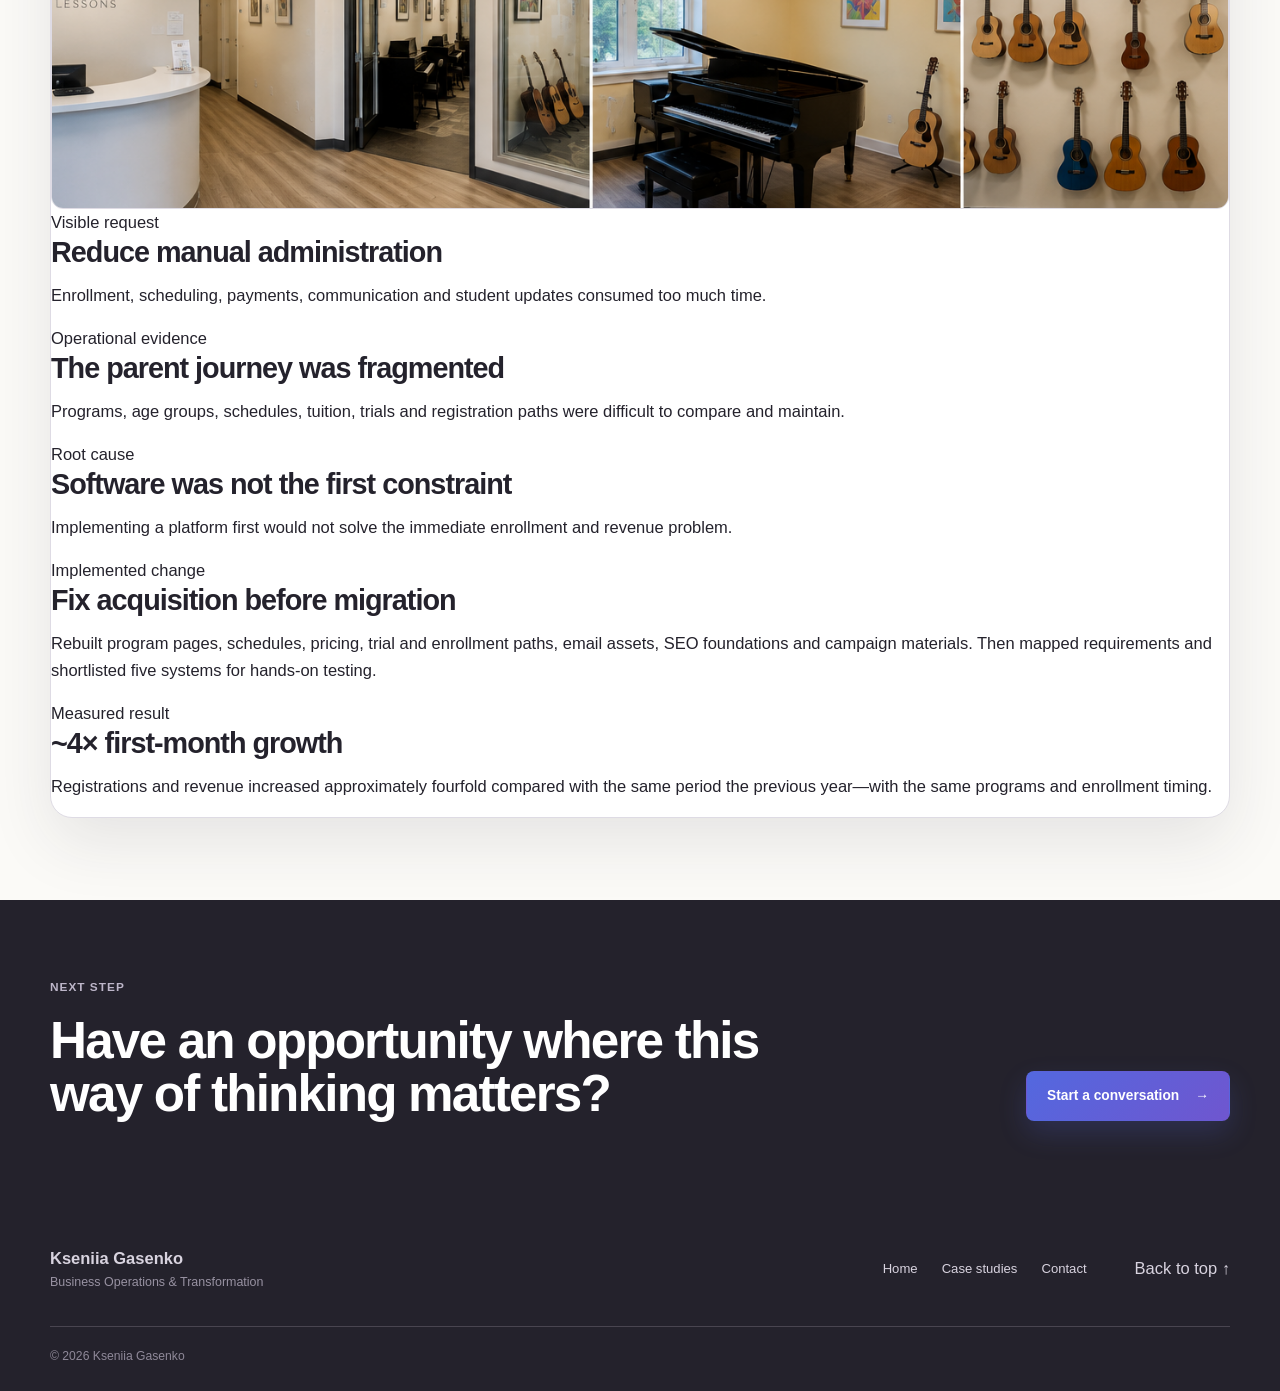
==== commit ffb2d26f: "Update case-studies.html" ====
--- a/case-studies.html
+++ b/case-studies.html
@@ -7,58 +7,63 @@
   <meta property="og:title" content="Transformation Case Studies | Kseniia Gasenko"><meta property="og:description" content="Five transformations showing the request, evidence, root cause, implemented change and measured result."><meta property="og:type" content="website"><meta property="og:image" content="assets/images/projects/music-school.png">
   <link rel="canonical" href="https://kgasenko-lab.github.io/kgasenko-portfolio/case-studies.html">
   <title>Transformation Case Studies | Kseniia Gasenko</title>
-  <link rel="stylesheet" href="css/style.css?v=20260823-14"><link rel="stylesheet" href="css/case-studies.css?v=20260823-13">
+  <link rel="stylesheet" href="css/style.css"><link rel="stylesheet" href="css/case-studies.css">
 </head>
 <body class="cases-page">
   <a class="skip-link" href="#main-content">Skip to main content</a>
   <header class="site-header" data-header><div class="container nav-shell">
-    <a class="brand" href="index.html" aria-label="Kseniia Gasenko, home"><span class="brand-mark" aria-hidden="true"><span class="brand-k">K</span><span class="brand-g">G</span></span><span class="brand-copy"><strong>Kseniia Gasenko</strong><small>Operations · Change Management</small></span></a>
-    <nav class="desktop-nav" aria-label="Primary navigation"><a href="index.html#expertise">Expertise</a><a href="#cases" aria-current="page">Case studies</a><a href="index.html#method">Method</a><a href="index.html#about">About</a><a href="assets/documents/Kseniia_Gasenko_Change_Transformation_Resume.pdf" target="_blank" rel="noopener noreferrer">Resume <span class="sr-only">(opens PDF in a new tab)</span></a><a class="nav-cta" href="index.html#contact">Contact</a></nav>
+    <a class="brand" href="index.html" aria-label="Kseniia Gasenko, home"><span class="brand-mark" aria-hidden="true"><span>K</span><i></i><span>G</span></span><span class="brand-copy"><strong>Kseniia Gasenko</strong><small>Operations · Systems · Transformation</small></span></a>
+    <nav class="desktop-nav" aria-label="Primary navigation"><a href="index.html#expertise">Expertise</a><a href="#cases" aria-current="page">Case studies</a><a href="index.html#method">Method</a><a href="index.html#about">About</a><a class="nav-cta" href="index.html#contact">Contact</a></nav>
     <button class="menu-toggle" type="button" aria-expanded="false" aria-controls="mobile-menu" aria-label="Open navigation"><span></span><span></span><span></span></button>
-  </div><nav class="mobile-menu" id="mobile-menu" aria-label="Mobile navigation" hidden><div class="container mobile-menu-inner"><a href="index.html#expertise">Expertise</a><a href="#cases" aria-current="page">Case studies</a><a href="index.html#method">Method</a><a href="index.html#about">About</a><a href="assets/documents/Kseniia_Gasenko_Change_Transformation_Resume.pdf" target="_blank" rel="noopener noreferrer">Resume</a><a href="index.html#contact">Contact</a></div></nav></header>
+  </div><nav class="mobile-menu" id="mobile-menu" aria-label="Mobile navigation" hidden><div class="container mobile-menu-inner"><a href="index.html#expertise">Expertise</a><a href="#cases" aria-current="page">Case studies</a><a href="index.html#method">Method</a><a href="index.html#about">About</a><a href="index.html#contact">Contact</a></div></nav></header>
 
   <main id="main-content">
-    <section class="cases-hero" id="top"><div class="container cases-hero-grid"><div><p class="eyebrow">Transformation case studies</p><h1>The visible problem was rarely the whole problem.</h1></div><div class="case-intro"><p>These stories show how I moved from the initial request to evidence, root cause, implementation, control and measurable results.</p><p class="case-intro-note"><strong>Five industries.</strong> One disciplined way of turning fragmented work into an operating system.</p></div></div></section>
+    <section class="cases-hero" id="top"><div class="container cases-hero-grid"><div><p class="eyebrow">Transformation case studies</p><h1>The visible problem was rarely the whole problem.</h1><p>Each case follows the same operating logic: understand the request, examine the evidence, find the root cause, implement the change and measure what happened.</p></div><div class="case-thesis" aria-label="Case-study structure"><span>Request</span><i></i><span>Evidence</span><i></i><span>Cause</span><i></i><span>Change</span><i></i><strong>Result</strong></div></div></section>
 
     <section class="cases-workspace" id="cases" aria-labelledby="case-selector-title"><div class="container">
       <div class="case-selector-heading"><div><p class="eyebrow">Select a case</p><h2 id="case-selector-title">Five industries. One diagnostic pattern.</h2></div><p>Choose a project to compare the initial request with the operating change and result.</p></div>
       <div class="case-tabs" role="tablist" aria-label="Case studies">
-        <button type="button" role="tab" id="tab-staffing-agency" aria-controls="staffing-agency" aria-selected="true" tabindex="0" data-case-tab="staffing-agency"><span>TBest Staffing</span><small>2–3× flow</small></button>
-        <button type="button" role="tab" id="tab-music-school" aria-controls="music-school" aria-selected="false" tabindex="-1" data-case-tab="music-school"><span>Music School</span><small>~4× growth</small></button>
-        <button type="button" role="tab" id="tab-online-cme" aria-controls="online-cme" aria-selected="false" tabindex="-1" data-case-tab="online-cme"><span>Online CME</span><small>1K–4K people</small></button>
-        <button type="button" role="tab" id="tab-healthcare-cme" aria-controls="healthcare-cme" aria-selected="false" tabindex="-1" data-case-tab="healthcare-cme"><span>Healthcare CME</span><small>80–100 events</small></button>
-        <button type="button" role="tab" id="tab-hotel-complex" aria-controls="hotel-complex" aria-selected="false" tabindex="-1" data-case-tab="hotel-complex"><span>Hospitality</span><small>~4–6× revenue</small></button>
+        <button role="tab" id="tab-music-school" aria-controls="music-school" aria-selected="true" tabindex="0" data-case-tab="music-school"><span>Music School</span><small>~4× growth</small></button>
+        <button role="tab" id="tab-staffing-agency" aria-controls="staffing-agency" aria-selected="false" tabindex="-1" data-case-tab="staffing-agency"><span>Staffing Agency</span><small>2–3× flow</small></button>
+        <button role="tab" id="tab-online-cme" aria-controls="online-cme" aria-selected="false" tabindex="-1" data-case-tab="online-cme"><span>Online CME</span><small>1K–4K people</small></button>
+        <button role="tab" id="tab-healthcare-cme" aria-controls="healthcare-cme" aria-selected="false" tabindex="-1" data-case-tab="healthcare-cme"><span>Healthcare CME</span><small>80–100 events</small></button>
+        <button role="tab" id="tab-hotel-complex" aria-controls="hotel-complex" aria-selected="false" tabindex="-1" data-case-tab="hotel-complex"><span>Hospitality</span><small>~4–6× revenue</small></button>
       </div>
 
-      <article class="case-panel" id="music-school" role="tabpanel" aria-labelledby="tab-music-school" tabindex="0" data-case-panel hidden>
-        <header class="case-panel-header"><div><p class="case-type">Customer journey · Digital operations · Business systems</p><h2>Music School</h2><p class="case-role">Enrollment & Operations Transformation</p><p class="case-deck">The project began as a search for school-management software. The evidence showed that the more urgent constraint was earlier in the journey: families could not easily understand, compare and enroll in programs.</p></div><figure class="case-visual"><img src="assets/images/projects/music-school.png" alt="Music school website, enrollment and scheduling transformation" width="1536" height="1024"></figure></header>
-        <div class="case-story"><div class="case-narrative"><h3>Why the software request was not the first priority</h3><aside class="case-evidence" aria-label="Music School results"><p class="results-kicker">Results</p><ul class="result-list"><li><strong>~4×</strong><span>First-month registrations versus the prior-year comparison.</span></li><li><strong>~4×</strong><span>First-month revenue for the same programs and timing.</span></li><li><strong>5</strong><span>Platforms shortlisted for hands-on operational testing.</span></li><li><strong>One clear journey</strong><span>Program discovery, trial and enrollment brought into a consistent path.</span></li></ul></aside><section class="case-phase"><h4><span>01</span>The request</h4><p>The assignment began as a search for school-management software. Enrollment, scheduling, payments and communication were consuming administrative time, and a new platform appeared to be the obvious solution.</p></section><section class="case-phase"><h4><span>02</span>What was happening</h4><p>I reviewed the full family journey—from discovering a program to comparing schedules, booking a trial and enrolling—and assessed which information staff had to recreate across pages, messages and internal records.</p><ul><li>Program, age, schedule and tuition information was difficult to compare.</li><li>Trial and registration paths created avoidable questions and drop-off.</li><li>The school lacked a consistent acquisition foundation to evaluate software against.</li></ul></section><section class="case-phase"><h4><span>03</span>What the issue was</h4><p>The immediate constraint was not the back-office platform. Families first needed a clearer way to understand and choose the right program. Replacing software before fixing that journey would have reorganized administration without addressing enrollment.</p></section><section class="case-phase"><h4><span>04</span>What I did</h4><p>I changed the sequence: improve acquisition first, then select the system using requirements proven through the redesigned operation.</p><ul><li>Rebuilt program pages, schedules, pricing, trial and enrollment paths.</li><li>Created reusable email, campaign and SEO foundations.</li><li>Mapped operational requirements and evaluated candidate platforms.</li></ul></section><section class="case-phase"><h4><span>05</span>How the change was embedded</h4><p>Standardized content and enrollment assets made updates easier to maintain. The operating-requirements map created a practical scorecard for hands-on platform testing rather than a feature-led buying decision.</p></section><section class="case-phase case-phase-result"><h4><span>06</span>What changed</h4><p>The same programs, launched at comparable enrollment timing, produced a much stronger first month while the school entered the technology phase with evidence-based requirements.</p></section></div></div>
+      <article class="case-panel" id="music-school" role="tabpanel" aria-labelledby="tab-music-school" tabindex="0" data-case-panel>
+        <header class="case-panel-header"><div><p class="case-type">Customer journey · Digital operations · Business systems</p><h2>Music School</h2><p class="case-role">Enrollment & Operations Transformation</p></div><p>The project began with a request for school-management software. The evidence showed a more immediate business priority: families first needed a clearer path to understand and enroll in programs.</p></header>
+        <figure class="case-visual"><img src="assets/images/projects/music-school.png" alt="Music school website, enrollment and scheduling transformation" width="1536" height="1024"></figure>
+        <div class="transformation-grid"><section><span>Visible request</span><h3>Reduce manual administration</h3><p>Enrollment, scheduling, payments, communication and student updates consumed too much time.</p></section><section><span>Operational evidence</span><h3>The parent journey was fragmented</h3><p>Programs, age groups, schedules, tuition, trials and registration paths were difficult to compare and maintain.</p></section><section class="root-cause"><span>Root cause</span><h3>Software was not the first constraint</h3><p>Implementing a platform first would not solve the immediate enrollment and revenue problem.</p></section><section><span>Implemented change</span><h3>Fix acquisition before migration</h3><p>Rebuilt program pages, schedules, pricing, trial and enrollment paths, email assets, SEO foundations and campaign materials. Then mapped requirements and shortlisted five systems for hands-on testing.</p></section><section class="result-stage"><span>Measured result</span><h3>~4× first-month growth</h3><p>Registrations and revenue increased approximately fourfold compared with the same period the previous year—with the same programs and enrollment timing.</p></section></div>
       </article>
 
-      <article class="case-panel" id="staffing-agency" role="tabpanel" aria-labelledby="tab-staffing-agency" tabindex="0" data-case-panel>
-        <header class="case-panel-header"><div><p class="case-type">Featured case · Business systems · Recruiting operations</p><h2>TBest Staffing Agency</h2><p class="case-role">Candidate Acquisition & ATS Operating-System Reset</p><p class="case-deck">The business needed more candidates and clearer recruiting performance. The request looked like an ATS replacement; the real work was rebuilding the operating system around it.</p></div><figure class="case-visual"><img src="assets/images/projects/staffing-agency.png" alt="Staffing agency recruiting systems and operations transformation" width="1536" height="1024"></figure></header>
-        <div class="case-story"><div class="case-narrative"><h3>From an ATS problem to an operating-system reset</h3><aside class="case-evidence" aria-label="TBest results"><p class="results-kicker">Results</p><ul class="result-list"><li><strong>2–3×</strong><span>Candidate flow with limited promotion.</span></li><li><strong>~1.5×</strong><span>Candidate flow without active promotion.</span></li><li><strong>20K+</strong><span>Searchable candidate records available for reuse.</span></li><li><strong>Hours → minutes</strong><span>Time required for selected Boolean searches.</span></li></ul></aside><section class="case-phase"><h4><span>01</span>The request</h4><p>The business needed a larger, more reliable candidate flow for bulk hiring and clearer visibility into recruiting performance. The initial request focused on replacing an ATS that recruiters found difficult to search and reuse.</p></section><section class="case-phase"><h4><span>02</span>What was happening</h4><p>I established the operating baseline across acquisition, database quality and recruiter work.</p><ul><li>Up to roughly 300 resumes per month required continuous promotion.</li><li>The website produced almost no organic resume flow.</li><li>Boolean search, parsing, integrations and duplicate/DNR tracking were weak.</li><li>Selected database searches took hours instead of minutes.</li></ul></section><section class="case-phase"><h4><span>03</span>What the issue was</h4><p>The ATS was only one part of the constraint. Candidate acquisition, referrals, website visibility, record quality, recruiter workflows, reporting and adoption formed one interconnected system. A software-only replacement would have transferred the fragmentation.</p></section><section class="case-phase"><h4><span>04</span>What I did</h4><p>I rebuilt the operating ecosystem around real recruiter work.</p><ul><li>Compared platforms across more than 90 operational criteria.</li><li>Tested end-to-end recruiter workflows before selection.</li><li>Implemented and configured a low-cost ATS, CRM and workforce stack.</li><li>Trained users and built source, pipeline and performance reporting.</li></ul></section><section class="case-phase"><h4><span>05</span>How the change was embedded</h4><p>Configured workflows, shared data rules, user training and leadership reporting made the new process repeatable. Searchable records became a reusable business asset rather than a collection of isolated applications.</p></section><section class="case-phase case-phase-result"><h4><span>06</span>What changed</h4><p>Candidate flow increased while dependence on continuous promotion fell, and recruiters could reuse a substantially larger database with faster, more consistent searches.</p></section></div></div>
+      <article class="case-panel" id="staffing-agency" role="tabpanel" aria-labelledby="tab-staffing-agency" tabindex="0" data-case-panel hidden>
+        <header class="case-panel-header"><div><p class="case-type">Business systems · Operations · Process transformation</p><h2>Staffing Agency</h2><p class="case-role">Candidate Acquisition & ATS Operating-System Reset</p></div><p>The company needed more candidates and better visibility into recruiting performance. Replacing the ATS alone would have moved the bottleneck rather than solve it.</p></header>
+        <figure class="case-visual"><img src="assets/images/projects/staffing-agency.png" alt="Staffing agency recruiting systems and operations transformation" width="1536" height="1024" loading="lazy"></figure>
+        <div class="transformation-grid"><section><span>Visible request</span><h3>Increase candidate flow</h3><p>The existing process produced up to approximately 300 resumes per month but required ongoing promotion and was insufficient for bulk hiring.</p></section><section><span>Operational evidence</span><h3>Search and reuse were weak</h3><p>The ATS limited Boolean search, parsing, storage, integrations and duplicate/DNR tracking. The website generated almost no resume flow.</p></section><section class="root-cause"><span>Root cause</span><h3>The surrounding operation was fragmented</h3><p>Candidate acquisition, database reuse, reporting, referrals, website visibility and recruiter workflows all affected the outcome.</p></section><section><span>Implemented change</span><h3>Rebuilt the operating ecosystem</h3><p>Compared platforms across 90+ criteria, tested recruiter workflows, implemented a low-cost ATS/CRM/workforce stack, configured processes, trained users and built comprehensive reporting for strategic planning.</p></section><section class="result-stage"><span>Measured result</span><h3>2–3× candidate flow</h3><p>Flow increased approximately 1.5× without active promotion and 2–3× with limited promotion. A 20K+ searchable database and improved Boolean workflows reduced selected searches from hours to minutes.</p></section></div>
       </article>
 
       <article class="case-panel" id="online-cme" role="tabpanel" aria-labelledby="tab-online-cme" tabindex="0" data-case-panel hidden>
-        <header class="case-panel-header"><div><p class="case-type">Digital transformation · Automation · Event operations</p><h2>Online CME Systems</h2><p class="case-role">End-to-End Digital Delivery System</p><p class="case-deck">Healthcare education programs had to move online and support thousands of participants without becoming dependent on an expensive all-in-one platform.</p></div><figure class="case-visual"><img src="assets/images/projects/online-cme.png" alt="Online healthcare education event and automation system" width="1536" height="1024"></figure></header>
-        <div class="case-story"><div class="case-narrative"><h3>Building the operation behind the online event</h3><aside class="case-evidence" aria-label="Online CME results"><p class="results-kicker">Results</p><ul class="result-list"><li><strong>1K–4K</strong><span>Participants supported at one time.</span></li><li><strong>4K → 45K+</strong><span>Growth of the professional participant database.</span></li><li><strong>50+</strong><span>Multilingual landing pages connected to delivery.</span></li><li><strong>Near-zero cost</strong><span>Technology stack built to limit vendor dependency.</span></li></ul></aside><section class="case-phase"><h4><span>01</span>The request</h4><p>The visible goal was to move physical CME events online and support a much larger audience without buying an expensive all-in-one platform.</p></section><section class="case-phase"><h4><span>02</span>What was happening</h4><p>I mapped the participant lifecycle and found separate manual processes for promotion, registration, payment, access, attendance, testing, certification, recordings and follow-up. Physical programs typically supported roughly 100–500 participants.</p></section><section class="case-phase"><h4><span>03</span>What the issue was</h4><p>Digitizing each task independently would have recreated the same fragmented operation on a screen. The unit of design had to be the complete participant journey, including the data generated at every stage.</p></section><section class="case-phase"><h4><span>04</span>What I did</h4><p>I designed and built the connected delivery system myself using a near-zero-cost technology stack.</p><ul><li>Connected promotion, registration and payment to event access.</li><li>Integrated attendance, testing, certification and recordings.</li><li>Built more than 50 multilingual landing pages.</li><li>Connected participant data, reporting and follow-up across programs.</li></ul></section><section class="case-phase"><h4><span>05</span>How the change was embedded</h4><p>Reusable page patterns, data flows and delivery workflows supported repeat events without rebuilding the operation each time. Central reporting and participant records reduced dependence on vendors and isolated spreadsheets.</p></section><section class="case-phase case-phase-result"><h4><span>06</span>What changed</h4><p>The system supported thousands of simultaneous participants and converted one-time event records into a growing professional audience that could be reused across future programs.</p></section></div></div>
+        <header class="case-panel-header"><div><p class="case-type">Digital transformation · Automation · Event operations</p><h2>Online CME Systems</h2><p class="case-role">End-to-End Digital Delivery System</p></div><p>Healthcare education programs needed to move online without becoming dependent on an expensive all-in-one platform. I built the system myself using a near-zero-cost stack.</p></header>
+        <figure class="case-visual"><img src="assets/images/projects/online-cme.png" alt="Online healthcare education event and automation system" width="1536" height="1024" loading="lazy"></figure>
+        <div class="transformation-grid"><section><span>Visible request</span><h3>Move CME events online</h3><p>Physical programs supported hundreds of people; the new environment needed to support thousands.</p></section><section><span>Operational evidence</span><h3>The participant lifecycle was disconnected</h3><p>Registration, payments, communication, access, attendance, testing and certification operated as separate tasks.</p></section><section class="root-cause"><span>Root cause</span><h3>The operation—not only the event—needed redesign</h3><p>Moving every manual task online separately would reproduce the same fragmentation digitally.</p></section><section><span>Implemented change</span><h3>Built one connected delivery system</h3><p>Created 50+ multilingual landing pages and connected registration, payments, access, live delivery, testing, certification, recordings, participant data, reporting and follow-up.</p></section><section class="result-stage"><span>Measured result</span><h3>1K–4K participants at one time</h3><p>Capacity grew from roughly 100–500 physical attendees. The professional database grew from approximately 4K to 45K+ while manual work and third-party dependency decreased.</p></section></div>
       </article>
 
       <article class="case-panel" id="healthcare-cme" role="tabpanel" aria-labelledby="tab-healthcare-cme" tabindex="0" data-case-panel hidden>
-        <header class="case-panel-header"><div><p class="case-type">Event operations · Digital acquisition</p><h2>Healthcare Marketing & CME Agency</h2><p class="case-role">Audience Acquisition & Registration Transformation</p><p class="case-deck">Event growth depended on clinic visits, paper invitations and handwritten registration. Improving attendance meant redesigning acquisition and data capture together.</p></div><figure class="case-visual"><img src="assets/images/projects/healthcare-cme.png" alt="Healthcare conference event and registration transformation" width="1536" height="1024"></figure></header>
-        <div class="case-story"><div class="case-narrative"><h3>Turning registration into a reusable acquisition system</h3><aside class="case-evidence" aria-label="Healthcare marketing results"><p class="results-kicker">Results</p><ul class="result-list"><li><strong>80–100</strong><span>Events supported annually.</span></li><li><strong>Manual → digital</strong><span>Promotion and registration workflow.</span></li><li><strong>Cleaner data</strong><span>Structured participant records replaced handwriting and re-entry.</span></li><li><strong>Reusable reach</strong><span>Audience retained across programs instead of rebuilt each time.</span></li></ul></aside><section class="case-phase"><h4><span>01</span>The request</h4><p>The organization needed to grow attendance across a large annual CME calendar. Promotion depended on clinic visits and paper invitations, while event-day registration remained handwritten.</p></section><section class="case-phase"><h4><span>02</span>What was happening</h4><p>I traced the work from invitation to follow-up and documented repeated manual effort, limited geographic reach, duplicate data entry and errors in names, email addresses and participant records.</p></section><section class="case-phase"><h4><span>03</span>What the issue was</h4><p>Registration was being treated as an administrative event-day task. In practice, it was the center of audience acquisition and the source of data needed to improve promotion, attendance and future programs.</p></section><section class="case-phase"><h4><span>04</span>What I did</h4><ul><li>Created event landing pages and online registration paths.</li><li>Expanded promotion beyond one-clinic-at-a-time outreach.</li><li>Structured participant-data capture and follow-up.</li><li>Connected each event to a reusable professional audience.</li></ul></section><section class="case-phase"><h4><span>05</span>How the change was embedded</h4><p>Standard registration fields and repeatable digital workflows improved record consistency. The growing audience could be segmented and reused rather than rebuilt from paper lists for every event.</p></section><section class="case-phase case-phase-result"><h4><span>06</span>What changed</h4><p>The agency gained a repeatable acquisition and data workflow capable of supporting 80–100 events a year with cleaner participant information and broader digital reach.</p></section></div></div>
+        <header class="case-panel-header"><div><p class="case-type">Event operations · Digital acquisition</p><h2>Healthcare Marketing & CME Agency</h2><p class="case-role">Audience Acquisition & Registration Transformation</p></div><p>Before the larger online transformation, event acquisition depended on clinic visits, physical invitations and handwritten registration.</p></header>
+        <figure class="case-visual"><img src="assets/images/projects/healthcare-cme.png" alt="Healthcare conference event and registration transformation" width="1536" height="1024" loading="lazy"></figure>
+        <div class="transformation-grid"><section><span>Visible request</span><h3>Increase event attendance</h3><p>The operation relied on staff visiting clinics, delivering invitations and manually following up.</p></section><section><span>Operational evidence</span><h3>Paper limited reach and data quality</h3><p>Handwritten registration required repeated data entry and introduced errors in participant names, emails and records.</p></section><section class="root-cause"><span>Root cause</span><h3>Registration was part of acquisition</h3><p>It was not only an event-day task; it determined audience reach and the quality of the reusable database.</p></section><section><span>Implemented change</span><h3>Created a digital acquisition path</h3><p>Introduced event landing pages, online registration, digital promotion and structured participant-data workflows.</p></section><section class="result-stage"><span>Operating result</span><h3>Manual → digital</h3><p>Promotion and registration expanded beyond clinic-by-clinic outreach, supporting a reusable digital audience across approximately 80–100 events annually.</p></section></div>
       </article>
 
       <article class="case-panel" id="hotel-complex" role="tabpanel" aria-labelledby="tab-hotel-complex" tabindex="0" data-case-panel hidden>
-        <header class="case-panel-header"><div><p class="case-type">Operating model · Customer behavior · Service design</p><h2>Hotel & Restaurant Complex</h2><p class="case-role">Service & Operating Model Redesign</p><p class="case-deck">Internal event services were selling poorly. The apparent sales problem was actually a mismatch between client behavior, employee coverage and ownership of the relationship.</p></div><figure class="case-visual"><img src="assets/images/projects/hotel-complex.png" alt="Hotel and restaurant event operations and service model" width="1536" height="1024"></figure></header>
-        <div class="case-story"><div class="case-narrative"><h3>Redesigning the service around how clients made decisions</h3><aside class="case-evidence" aria-label="Hospitality results"><p class="results-kicker">Results</p><ul class="result-list"><li><strong>~90%</strong><span>Banquet events adopting internal event services.</span></li><li><strong>~4–6×</strong><span>Increase in monthly vendor-fee revenue.</span></li><li><strong>One owner</strong><span>Relationship managed across banquet and event services.</span></li><li><strong>3 on / 3 off</strong><span>Two-manager rotation expanded coverage sustainably.</span></li></ul></aside><section class="case-phase"><h4><span>01</span>The request</h4><p>Internal event services were underused, and revenue was leaving the business. The initial assumption was that managers needed to sell the additional services more actively.</p></section><section class="case-phase"><h4><span>02</span>What was happening</h4><p>I examined the customer decision journey, handoffs, manager schedules, service ownership and commission structure.</p><ul><li>Banquet and event-service decisions were owned by different managers.</li><li>Clients often made decisions during evenings and weekends.</li><li>Standard schedules created gaps at high-intent moments.</li></ul></section><section class="case-phase"><h4><span>03</span>What the issue was</h4><p>The sales issue was an operating-model mismatch. Customers had to adapt to internal departments and availability, creating late handoffs, repeated conversations and opportunities for outside vendors.</p></section><section class="case-phase"><h4><span>04</span>What I did</h4><ul><li>Combined banquet and event-service responsibility across the journey.</li><li>Aligned commission with the complete client relationship.</li><li>Introduced two-manager coverage on a three-days-on, three-days-off rotation.</li><li>Matched availability to the times clients actually made decisions.</li></ul></section><section class="case-phase"><h4><span>05</span>How the change was embedded</h4><p>Clear ownership and overlapping coverage reduced dependency on a single manager. The rotation maintained evening and weekend availability while preserving predictable recovery time.</p></section><section class="case-phase case-phase-result"><h4><span>06</span>What changed</h4><p>Internal service adoption and vendor-fee revenue increased substantially, while clients experienced fewer handoffs and managers gained a more sustainable coverage model.</p></section></div></div>
+        <header class="case-panel-header"><div><p class="case-type">Operating model · Customer behavior · Service design</p><h2>Hotel & Restaurant Complex</h2><p class="case-role">Service & Operating Model Redesign</p></div><p>Internal event services were selling poorly. The obvious response was to push the team to sell more. The actual problem was how client ownership and coverage were designed.</p></header>
+        <figure class="case-visual"><img src="assets/images/projects/hotel-complex.png" alt="Hotel and restaurant event operations and service model" width="1536" height="1024" loading="lazy"></figure>
+        <div class="transformation-grid"><section><span>Visible request</span><h3>Increase event-service sales</h3><p>Banquet and additional event services were handled separately by managers working limited standard schedules.</p></section><section><span>Operational evidence</span><h3>Coverage did not match customer behavior</h3><p>Clients preferred evenings and weekends. Late handoffs introduced decision fatigue and lost sales.</p></section><section class="root-cause"><span>Root cause</span><h3>Fragmented ownership—not effort</h3><p>The model expected customers to adapt to the business rather than organizing the service around how they planned events.</p></section><section><span>Implemented change</span><h3>One owner across the journey</h3><p>Combined banquet and event-service responsibilities, aligned commissions and introduced two-manager coverage on a 3-days-on / 3-days-off rotation.</p></section><section class="result-stage"><span>Measured result</span><h3>~4–6× vendor-fee revenue</h3><p>Approximately 90% of banquet events adopted internal event services. Coverage improved while managers gained stronger commission opportunities and better rest balance.</p></section></div>
       </article>
     </div></section>
 
-    <section class="cases-cta"><div class="container"><div><p class="eyebrow">Next step</p><h2>Have an opportunity where this way of thinking matters?</h2></div><div><a class="button button-primary" href="assets/documents/Kseniia_Gasenko_Change_Transformation_Resume.pdf" target="_blank" rel="noopener noreferrer">View resume <span aria-hidden="true">↗</span></a><a class="button button-secondary" href="index.html#contact">Start a conversation</a></div></div></section>
+    <section class="cases-cta"><div class="container"><div><p class="eyebrow">Next step</p><h2>Have an opportunity where this way of thinking matters?</h2></div><div><a class="button button-primary" href="index.html#contact">Start a conversation <span aria-hidden="true">→</span></a></div></div></section>
   </main>
-  <footer class="site-footer"><div class="container footer-grid"><div><strong>Kseniia Gasenko</strong><span>Business Operations & Change Management</span></div><nav aria-label="Footer navigation"><a href="index.html">Home</a><a href="#cases">Case studies</a><a href="index.html#contact">Contact</a></nav><a href="#top">Back to top ↑</a></div><div class="container footer-bottom">© <span id="year">2026</span> Kseniia Gasenko</div></footer>
-  <script src="js/main.js?v=20260823-8"></script>
+  <footer class="site-footer"><div class="container footer-grid"><div><strong>Kseniia Gasenko</strong><span>Business Operations & Transformation</span></div><nav aria-label="Footer navigation"><a href="index.html">Home</a><a href="#cases">Case studies</a><a href="index.html#contact">Contact</a></nav><a href="#top">Back to top ↑</a></div><div class="container footer-bottom">© <span id="year">2026</span> Kseniia Gasenko</div></footer>
+  <script src="js/main.js"></script>
 </body>
 </html>
--- a/css/style.css
+++ b/css/style.css
@@ -49,7 +49,7 @@
 h1 em { display: block; color: var(--violet-dark); font-style: normal; }
 h2 { max-width: 860px; margin-bottom: 24px; font-size: clamp(2.45rem, 4vw, 4rem); line-height: 1.05; }
 h3 { margin-bottom: 14px; font-size: clamp(1.6rem, 2.25vw, 2.3rem); line-height: 1.12; }
-.eyebrow { display: flex; align-items: center; gap: 10px; margin-bottom: 18px; color: #625d70; font-family: "Avenir Next", Avenir, "Trebuchet MS", sans-serif; font-size: .74rem; font-weight: 700; letter-spacing: .11em; line-height: 1.35; text-transform: uppercase; }
+.eyebrow { display: flex; align-items: center; gap: 10px; margin-bottom: 18px; color: #625d70; font-family: "Segoe UI Variable Text", "Segoe UI", Arial, sans-serif; font-size: .74rem; font-weight: 650; letter-spacing: .085em; line-height: 1.35; text-transform: uppercase; }
 .eyebrow > span { width: 8px; height: 8px; border-radius: 50%; background: var(--violet); box-shadow: 0 0 0 5px rgba(111, 86, 207, .12); }
 .section { padding: 86px 0; }
 .section-heading { margin-bottom: 38px; }
@@ -66,7 +66,7 @@
 .brand-g { margin-left: -1px; padding-right: 3px; color: var(--violet-dark); font-style: italic; }
 .brand-copy { display: grid; line-height: 1.2; }
 .brand-copy strong { font-family: "Avenir Next", Avenir, "Segoe UI Variable Display", "Segoe UI", sans-serif; font-size: 1.05rem; font-weight: 600; letter-spacing: .01em; }
-.brand-copy small { margin-top: 4px; color: var(--muted); font-family: "Avenir Next", Avenir, "Trebuchet MS", sans-serif; font-size: .68rem; letter-spacing: .035em; }
+.brand-copy small { margin-top: 4px; color: var(--muted); font-family: "Segoe UI Variable Text", "Segoe UI", Arial, sans-serif; font-size: .68rem; font-weight: 450; letter-spacing: .025em; }
 .desktop-nav { display: flex; align-items: center; gap: 30px; font-family: "Avenir Next", Avenir, "Trebuchet MS", sans-serif; font-size: .82rem; font-weight: 650; }
 .desktop-nav a:not(.nav-cta) { position: relative; padding: 12px 0; }
 .desktop-nav a:not(.nav-cta)::after { content: ""; position: absolute; right: 0; bottom: 5px; left: 0; height: 2px; transform: scaleX(0); transform-origin: right; background: var(--violet); transition: transform .2s ease; }
@@ -78,6 +78,8 @@
 .hero { min-height: 650px; display: grid; align-items: center; position: relative; overflow: hidden; border-bottom: 1px solid var(--line); background-color: var(--paper); background-image: linear-gradient(90deg, rgba(251,250,247,1) 0%, rgba(251,250,247,.99) 34%, rgba(251,250,247,.93) 45%, rgba(251,250,247,.5) 58%, rgba(251,250,247,0) 72%), url("../assets/images/hero/kseniia-photo.png?v=20260823-8"); background-repeat: no-repeat; background-position: center, right top; background-size: 100% 100%, auto 100%; }
 .hero-grid { min-height: 650px; display: flex; align-items: center; position: relative; }
 .hero-copy { width: min(100%, 690px); padding: 64px 0 70px; }
+.hero .eyebrow { gap: 0; margin-bottom: 28px; padding-left: 13px; border-left: 3px solid var(--violet); color: #4f4a59; }
+.hero .eyebrow > span { display: none; }
 .hero-lead { max-width: 650px; margin-bottom: 16px; padding-left: 20px; border-left: 2px solid var(--blue); color: #45424d; font-size: 1.2rem; line-height: 1.65; }
 .hero-support { max-width: 650px; margin-bottom: 0; color: var(--muted); }
 .hero-actions { display: flex; flex-wrap: wrap; gap: 12px; margin-top: 30px; }
@@ -135,7 +137,7 @@
 .case-card:hover .case-image img { transform: scale(1.025); }
 .case-content { display: flex; flex-direction: column; padding: 32px; }
 .case-card-featured .case-content { justify-content: center; padding: 40px 44px; }
-.case-type { margin-bottom: 12px; color: var(--violet-dark); font-size: .73rem; font-weight: 800; letter-spacing: .09em; text-transform: uppercase; }
+.case-type { margin-bottom: 12px; color: var(--violet-dark); font-family: "Segoe UI Variable Text", "Segoe UI", Arial, sans-serif; font-size: .73rem; font-weight: 700; letter-spacing: .075em; text-transform: uppercase; }
 .case-content > p:not(.case-type) { color: var(--ink-soft); }
 .case-content > p strong { color: var(--ink); font-weight: 700; }
 .case-intro { max-width: 760px; font-size: 1.04rem; }
@@ -221,7 +223,7 @@
   .mobile-menu a { min-height: 62px; display: flex; align-items: center; justify-content: space-between; padding-inline: 4px; border-bottom: 1px solid var(--line); font: 650 1.2rem/1.2 "Avenir Next", Avenir, "Segoe UI Variable Display", "Segoe UI", sans-serif; }
   .mobile-menu a::after { content: "→"; color: var(--violet-dark); font-family: "Avenir Next", Avenir, "Trebuchet MS", sans-serif; font-size: .95rem; }
   .mobile-menu a:hover, .mobile-menu a:focus-visible { color: var(--violet-dark); background: #f4f1fb; }
-  .hero { min-height: 0; background-image: linear-gradient(180deg, var(--paper) 0%, var(--paper) calc(100% - 430px), rgba(251,250,247,.9) calc(100% - 360px), rgba(251,250,247,.08) 100%), url("../assets/images/hero/kseniia-photo.png?v=20260823-8"); background-position: center, center bottom; background-size: 100% 100%, auto 430px; }
+  .hero { min-height: 0; background-image: linear-gradient(180deg, var(--paper) 0 calc(100% - 430px), transparent calc(100% - 430px) 100%), url("../assets/images/hero/kseniia-photo.png?v=20260823-8"); background-position: center, center bottom; background-size: 100% 100%, auto 430px; }
   .hero-grid { min-height: 0; align-items: flex-start; }
   .hero-copy { width: min(100%, 720px); padding: 50px 0 450px; }
   .impact-grid { grid-template-columns: repeat(2, 1fr); }
@@ -259,9 +261,10 @@
   .split-heading > p, .case-heading > p { margin-bottom: 0; font-size: 1rem; }
   h1 { font-size: clamp(2.75rem, 12vw, 3.7rem); }
   h2 { font-size: clamp(2.2rem, 9.5vw, 3rem); }
-  .hero { min-height: 0; background-image: linear-gradient(180deg, var(--paper) 0%, var(--paper) calc(100% - 340px), rgba(251,250,247,.9) calc(100% - 285px), rgba(251,250,247,.06) 100%), url("../assets/images/hero/kseniia-photo.png?v=20260823-8"); background-position: center, center bottom; background-size: 100% 100%, auto 340px; }
+  .hero { min-height: 0; background-image: linear-gradient(180deg, var(--paper) 0 calc(100% - 340px), transparent calc(100% - 340px) 100%), url("../assets/images/hero/kseniia-photo.png?v=20260823-8"); background-position: center, center bottom; background-size: 100% 100%, auto 340px; }
   .hero-grid { min-height: 0; }
   .hero-copy { padding: 36px 0 356px; }
+  .hero .eyebrow { margin-bottom: 23px; padding-left: 10px; font-size: .68rem; letter-spacing: .07em; }
   .hero-lead { padding-left: 15px; font-size: 1.05rem; }
   .hero-actions { display: grid; }
   .button { width: 100%; }
@@ -294,7 +297,7 @@
 @media (max-width: 380px) {
   .container { width: calc(100% - 24px); }
   h1 { font-size: clamp(2.35rem, 12.5vw, 2.85rem); }
-  .hero { background-size: 100% 100%, auto 310px; }
+  .hero { background-image: linear-gradient(180deg, var(--paper) 0 calc(100% - 310px), transparent calc(100% - 310px) 100%), url("../assets/images/hero/kseniia-photo.png?v=20260823-8"); background-size: 100% 100%, auto 310px; }
   .hero-copy { padding-top: 30px; padding-bottom: 326px; }
   .hero-actions { gap: 9px; margin-top: 24px; }
   .availability { font-size: .82rem; }
--- a/css/case-studies.css
+++ b/css/case-studies.css
@@ -27,9 +27,9 @@
 .case-deck { max-width: 680px; margin: 22px 0 0; color: var(--ink-soft); font-size: 1.04rem; line-height: 1.6; }
 .case-visual { width: 100%; aspect-ratio: 4 / 3; margin: 0; overflow: hidden; border: 1px solid var(--line); border-radius: 12px; background: var(--surface-soft); }
 .case-visual img { width: 100%; height: 100%; object-fit: cover; }
-.case-story { display: grid; grid-template-columns: minmax(0, 1fr) 340px; gap: 64px; align-items: start; padding: 48px; }
-.case-narrative { max-width: 820px; }
-.case-narrative > h3 { margin-bottom: 34px; font-size: clamp(2rem, 2.8vw, 2.75rem); }
+.case-story { padding: 48px; }
+.case-narrative { max-width: 1040px; margin-inline: auto; }
+.case-narrative > h3 { max-width: 1040px; margin-bottom: 28px; font-size: clamp(1.9rem, 2.8vw, 2.75rem); }
 .case-phase { position: relative; padding: 0 0 28px 58px; }
 .case-phase + .case-phase { padding-top: 2px; }
 .case-phase::before { position: absolute; top: 40px; bottom: 0; left: 18px; width: 1px; content: ""; background: var(--line-strong); }
@@ -43,11 +43,11 @@
 .case-phase-result { margin-top: 2px; padding: 22px 24px 24px 58px; border-radius: 14px; background: #eef6f2; }
 .case-phase-result h4 { margin-left: -46px; }
 .case-phase-result h4 span { color: #fff; border-color: var(--success); background: var(--success); }
-.case-evidence { position: sticky; top: calc(var(--header-height) + 108px); align-self: start; padding: 28px; border-top: 4px solid var(--violet); border-radius: 0 0 12px 12px; background: var(--surface-violet); }
-.results-kicker { margin: 0 0 8px; color: var(--violet-dark); font-family: "Avenir Next", Avenir, "Trebuchet MS", sans-serif; font-size: .75rem; font-weight: 800; letter-spacing: .12em; text-transform: uppercase; }
-.result-list { margin: 0; padding: 0; list-style: none; }
-.result-list li { padding: 19px 0; border-top: 1px solid #cec8dc; }
-.result-list li:first-child { border-top: 0; }
+.case-evidence { margin: 0 0 42px; border-block: 1px solid #cfc9df; background: #f3f0fa; }
+.results-kicker { margin: 0; padding: 14px 18px 0; color: var(--violet-dark); font-family: "Avenir Next", Avenir, "Trebuchet MS", sans-serif; font-size: .7rem; font-weight: 800; letter-spacing: .12em; text-transform: uppercase; }
+.result-list { display: grid; grid-template-columns: repeat(4, minmax(0, 1fr)); margin: 0; padding: 0; list-style: none; }
+.result-list li { min-width: 0; padding: 18px; }
+.result-list li + li { border-left: 1px solid #cfc9df; }
 .result-list strong { display: block; color: var(--ink); font-family: "Avenir Next", Avenir, "Segoe UI Variable Display", "Segoe UI", sans-serif; font-size: clamp(1.65rem, 2.2vw, 2.25rem); font-weight: 600; line-height: 1.05; }
 .result-list span { display: block; margin-top: 7px; color: var(--ink-soft); font-family: "Avenir Next", Avenir, "Segoe UI Variable Text", "Segoe UI", sans-serif; font-size: .92rem; font-weight: 400; letter-spacing: 0; line-height: 1.48; text-transform: none; }
 .cases-cta { padding: 80px 0; color: #fff; background: var(--ink); }
@@ -64,7 +64,10 @@
   .case-tabs { display: flex; overflow-x: auto; scrollbar-gutter: stable; }
   .case-tabs button { min-width: 180px; flex: 1; }
   .case-panel-header { grid-template-columns: 1fr 340px; gap: 34px; padding: 38px; }
-  .case-story { grid-template-columns: 1fr 290px; gap: 38px; padding: 38px; }
+  .case-story { padding: 38px; }
+  .result-list { grid-template-columns: repeat(2, minmax(0, 1fr)); }
+  .result-list li:nth-child(3) { border-top: 1px solid #cfc9df; border-left: 0; }
+  .result-list li:nth-child(4) { border-top: 1px solid #cfc9df; }
 }
 
 @media (max-width: 720px) {
@@ -76,12 +79,15 @@
   .case-panel { margin-inline: -5px; border-radius: 20px; }
   .case-panel-header { grid-template-columns: 1fr; padding: 28px 22px; }
   .case-visual { aspect-ratio: 16 / 10; }
-  .case-story { grid-template-columns: 1fr; gap: 34px; padding: 30px 22px; }
+  .case-story { padding: 30px 22px; }
+  .case-evidence { margin-bottom: 34px; }
+  .results-kicker { padding: 12px 14px 0; }
+  .result-list li { padding: 15px 14px; }
+  .result-list strong { font-size: 1.45rem; }
   .case-phase { padding-left: 48px; }
   .case-phase h4 { margin-left: -48px; }
   .case-phase-result { padding: 20px 18px 22px 48px; }
   .case-phase-result h4 { margin-left: -38px; }
-  .case-evidence { position: static; }
   .cases-cta .container { align-items: stretch; flex-direction: column; }
   .cases-cta .container > div:last-child { flex-direction: column; }
 }
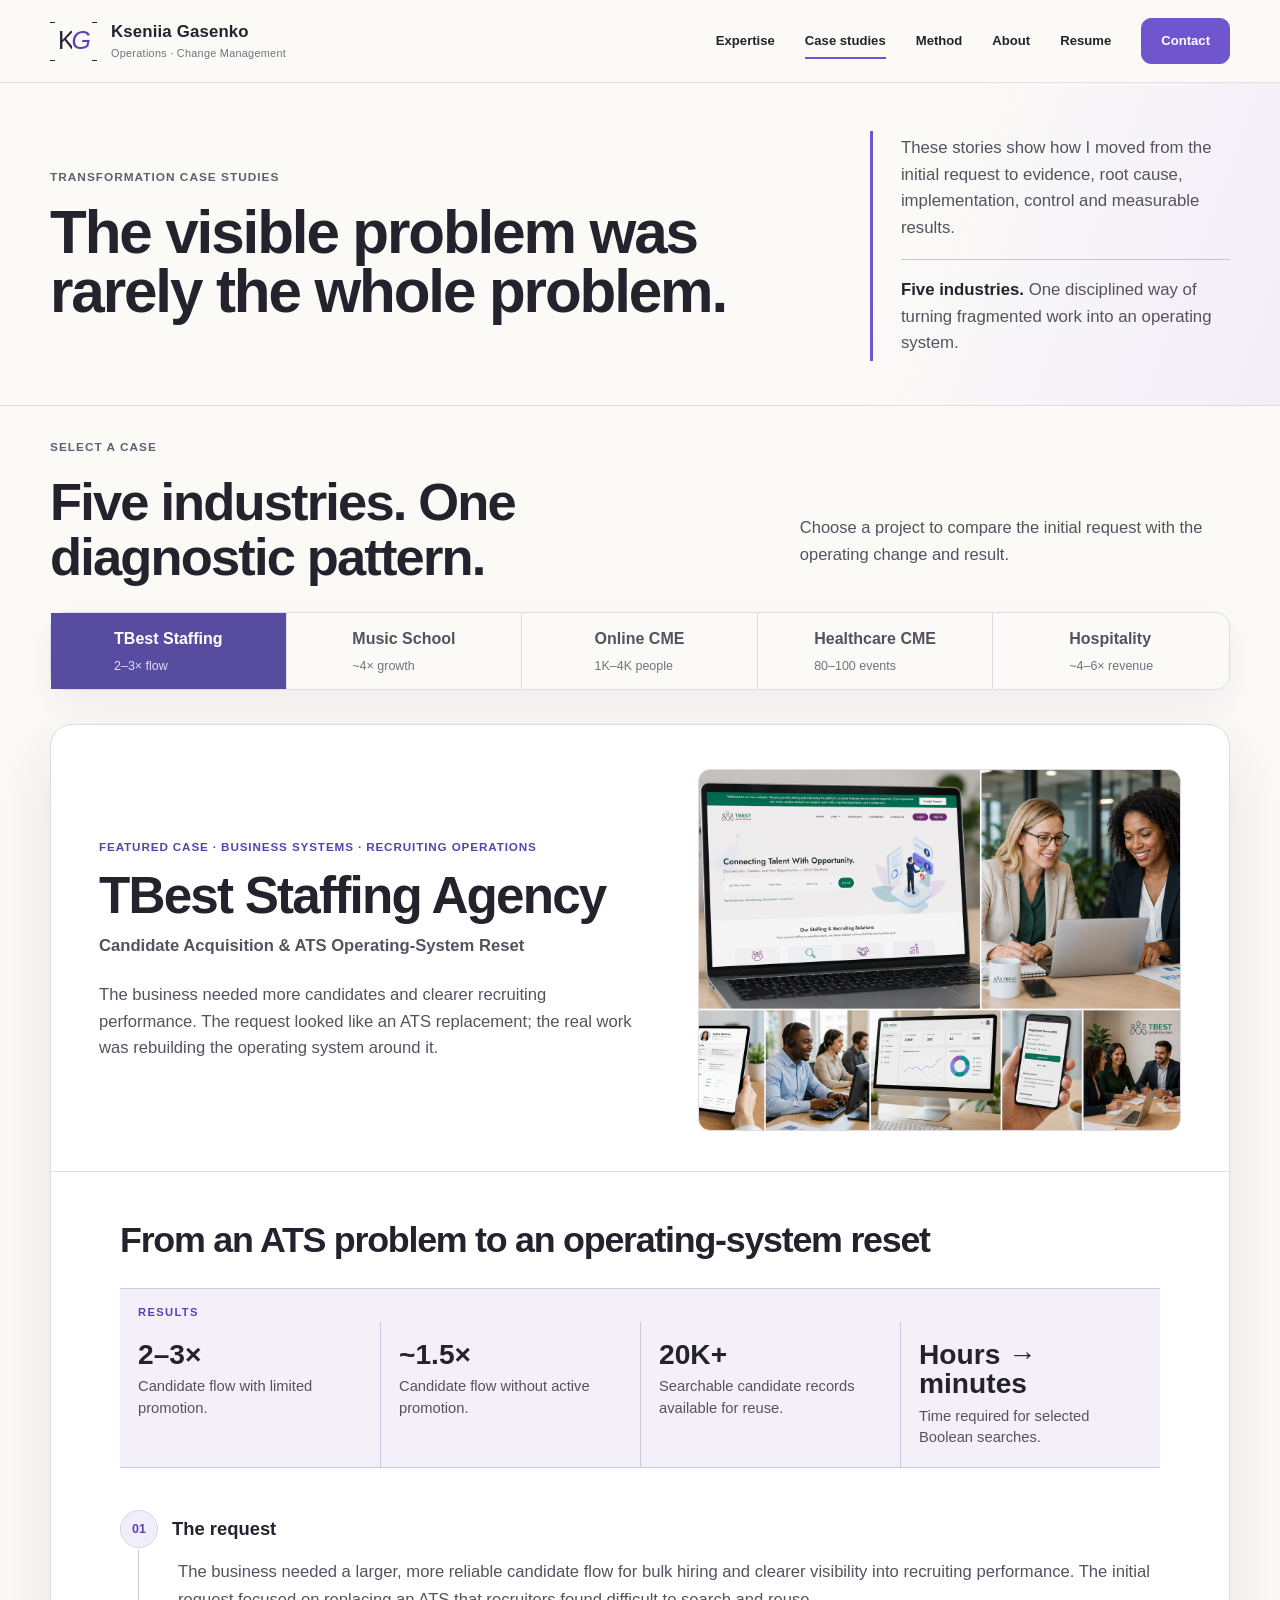
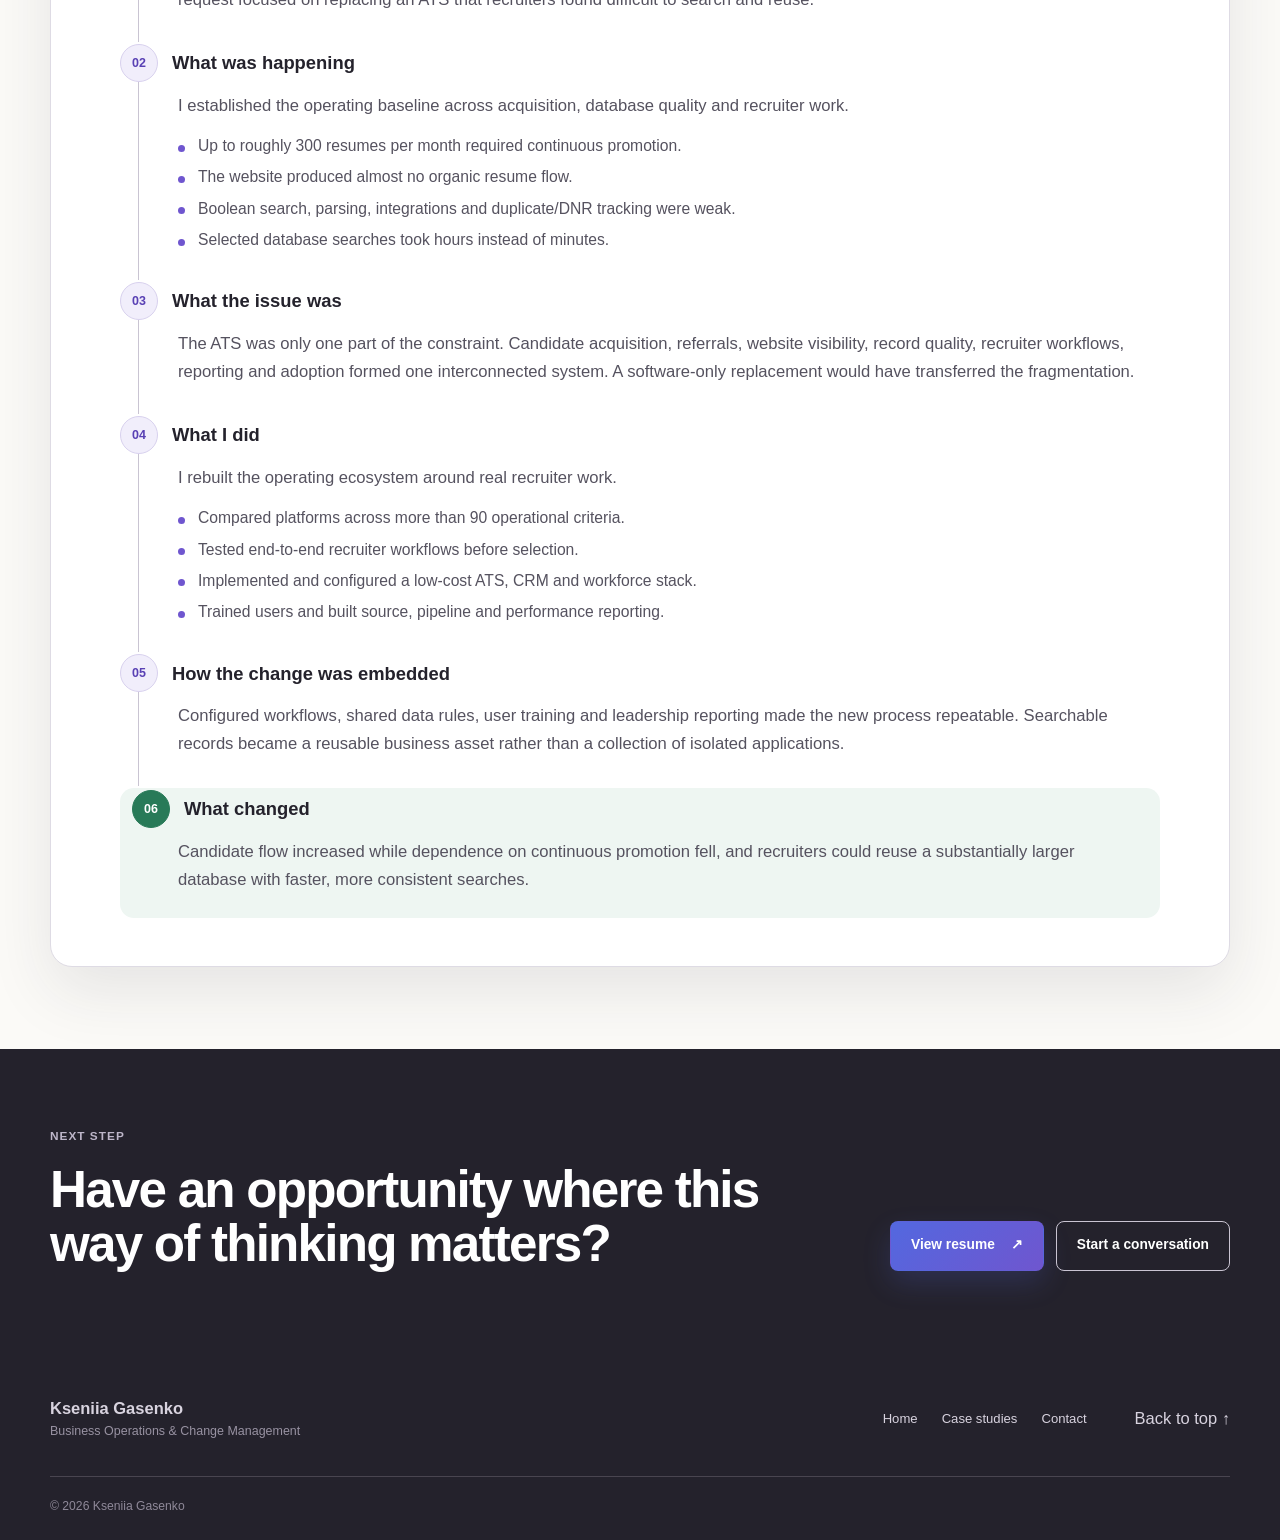
==== commit 7bed60ab: "Update case-studies.html" ====
--- a/case-studies.html
+++ b/case-studies.html
@@ -7,63 +7,58 @@
   <meta property="og:title" content="Transformation Case Studies | Kseniia Gasenko"><meta property="og:description" content="Five transformations showing the request, evidence, root cause, implemented change and measured result."><meta property="og:type" content="website"><meta property="og:image" content="assets/images/projects/music-school.png">
   <link rel="canonical" href="https://kgasenko-lab.github.io/kgasenko-portfolio/case-studies.html">
   <title>Transformation Case Studies | Kseniia Gasenko</title>
-  <link rel="stylesheet" href="css/style.css"><link rel="stylesheet" href="css/case-studies.css">
+  <link rel="stylesheet" href="css/style.css?v=20260823-14"><link rel="stylesheet" href="css/case-studies.css?v=20260823-13">
 </head>
 <body class="cases-page">
   <a class="skip-link" href="#main-content">Skip to main content</a>
   <header class="site-header" data-header><div class="container nav-shell">
-    <a class="brand" href="index.html" aria-label="Kseniia Gasenko, home"><span class="brand-mark" aria-hidden="true"><span>K</span><i></i><span>G</span></span><span class="brand-copy"><strong>Kseniia Gasenko</strong><small>Operations · Systems · Transformation</small></span></a>
-    <nav class="desktop-nav" aria-label="Primary navigation"><a href="index.html#expertise">Expertise</a><a href="#cases" aria-current="page">Case studies</a><a href="index.html#method">Method</a><a href="index.html#about">About</a><a class="nav-cta" href="index.html#contact">Contact</a></nav>
+    <a class="brand" href="index.html" aria-label="Kseniia Gasenko, home"><span class="brand-mark" aria-hidden="true"><span class="brand-k">K</span><span class="brand-g">G</span></span><span class="brand-copy"><strong>Kseniia Gasenko</strong><small>Operations · Change Management</small></span></a>
+    <nav class="desktop-nav" aria-label="Primary navigation"><a href="index.html#expertise">Expertise</a><a href="#cases" aria-current="page">Case studies</a><a href="index.html#method">Method</a><a href="index.html#about">About</a><a href="assets/documents/Kseniia_Gasenko_Change_Transformation_Resume.pdf" target="_blank" rel="noopener noreferrer">Resume <span class="sr-only">(opens PDF in a new tab)</span></a><a class="nav-cta" href="index.html#contact">Contact</a></nav>
     <button class="menu-toggle" type="button" aria-expanded="false" aria-controls="mobile-menu" aria-label="Open navigation"><span></span><span></span><span></span></button>
-  </div><nav class="mobile-menu" id="mobile-menu" aria-label="Mobile navigation" hidden><div class="container mobile-menu-inner"><a href="index.html#expertise">Expertise</a><a href="#cases" aria-current="page">Case studies</a><a href="index.html#method">Method</a><a href="index.html#about">About</a><a href="index.html#contact">Contact</a></div></nav></header>
+  </div><nav class="mobile-menu" id="mobile-menu" aria-label="Mobile navigation" hidden><div class="container mobile-menu-inner"><a href="index.html#expertise">Expertise</a><a href="#cases" aria-current="page">Case studies</a><a href="index.html#method">Method</a><a href="index.html#about">About</a><a href="assets/documents/Kseniia_Gasenko_Change_Transformation_Resume.pdf" target="_blank" rel="noopener noreferrer">Resume</a><a href="index.html#contact">Contact</a></div></nav></header>
 
   <main id="main-content">
-    <section class="cases-hero" id="top"><div class="container cases-hero-grid"><div><p class="eyebrow">Transformation case studies</p><h1>The visible problem was rarely the whole problem.</h1><p>Each case follows the same operating logic: understand the request, examine the evidence, find the root cause, implement the change and measure what happened.</p></div><div class="case-thesis" aria-label="Case-study structure"><span>Request</span><i></i><span>Evidence</span><i></i><span>Cause</span><i></i><span>Change</span><i></i><strong>Result</strong></div></div></section>
+    <section class="cases-hero" id="top"><div class="container cases-hero-grid"><div><p class="eyebrow">Transformation case studies</p><h1>The visible problem was rarely the whole problem.</h1></div><div class="case-intro"><p>These stories show how I moved from the initial request to evidence, root cause, implementation, control and measurable results.</p><p class="case-intro-note"><strong>Five industries.</strong> One disciplined way of turning fragmented work into an operating system.</p></div></div></section>
 
     <section class="cases-workspace" id="cases" aria-labelledby="case-selector-title"><div class="container">
       <div class="case-selector-heading"><div><p class="eyebrow">Select a case</p><h2 id="case-selector-title">Five industries. One diagnostic pattern.</h2></div><p>Choose a project to compare the initial request with the operating change and result.</p></div>
       <div class="case-tabs" role="tablist" aria-label="Case studies">
-        <button role="tab" id="tab-music-school" aria-controls="music-school" aria-selected="true" tabindex="0" data-case-tab="music-school"><span>Music School</span><small>~4× growth</small></button>
-        <button role="tab" id="tab-staffing-agency" aria-controls="staffing-agency" aria-selected="false" tabindex="-1" data-case-tab="staffing-agency"><span>Staffing Agency</span><small>2–3× flow</small></button>
-        <button role="tab" id="tab-online-cme" aria-controls="online-cme" aria-selected="false" tabindex="-1" data-case-tab="online-cme"><span>Online CME</span><small>1K–4K people</small></button>
-        <button role="tab" id="tab-healthcare-cme" aria-controls="healthcare-cme" aria-selected="false" tabindex="-1" data-case-tab="healthcare-cme"><span>Healthcare CME</span><small>80–100 events</small></button>
-        <button role="tab" id="tab-hotel-complex" aria-controls="hotel-complex" aria-selected="false" tabindex="-1" data-case-tab="hotel-complex"><span>Hospitality</span><small>~4–6× revenue</small></button>
+        <button type="button" role="tab" id="tab-staffing-agency" aria-controls="staffing-agency" aria-selected="true" tabindex="0" data-case-tab="staffing-agency"><span>TBest Staffing</span><small>2–3× flow</small></button>
+        <button type="button" role="tab" id="tab-music-school" aria-controls="music-school" aria-selected="false" tabindex="-1" data-case-tab="music-school"><span>Music School</span><small>~4× growth</small></button>
+        <button type="button" role="tab" id="tab-online-cme" aria-controls="online-cme" aria-selected="false" tabindex="-1" data-case-tab="online-cme"><span>Online CME</span><small>1K–4K people</small></button>
+        <button type="button" role="tab" id="tab-healthcare-cme" aria-controls="healthcare-cme" aria-selected="false" tabindex="-1" data-case-tab="healthcare-cme"><span>Healthcare CME</span><small>80–100 events</small></button>
+        <button type="button" role="tab" id="tab-hotel-complex" aria-controls="hotel-complex" aria-selected="false" tabindex="-1" data-case-tab="hotel-complex"><span>Hospitality</span><small>~4–6× revenue</small></button>
       </div>
 
-      <article class="case-panel" id="music-school" role="tabpanel" aria-labelledby="tab-music-school" tabindex="0" data-case-panel>
-        <header class="case-panel-header"><div><p class="case-type">Customer journey · Digital operations · Business systems</p><h2>Music School</h2><p class="case-role">Enrollment & Operations Transformation</p></div><p>The project began with a request for school-management software. The evidence showed a more immediate business priority: families first needed a clearer path to understand and enroll in programs.</p></header>
-        <figure class="case-visual"><img src="assets/images/projects/music-school.png" alt="Music school website, enrollment and scheduling transformation" width="1536" height="1024"></figure>
-        <div class="transformation-grid"><section><span>Visible request</span><h3>Reduce manual administration</h3><p>Enrollment, scheduling, payments, communication and student updates consumed too much time.</p></section><section><span>Operational evidence</span><h3>The parent journey was fragmented</h3><p>Programs, age groups, schedules, tuition, trials and registration paths were difficult to compare and maintain.</p></section><section class="root-cause"><span>Root cause</span><h3>Software was not the first constraint</h3><p>Implementing a platform first would not solve the immediate enrollment and revenue problem.</p></section><section><span>Implemented change</span><h3>Fix acquisition before migration</h3><p>Rebuilt program pages, schedules, pricing, trial and enrollment paths, email assets, SEO foundations and campaign materials. Then mapped requirements and shortlisted five systems for hands-on testing.</p></section><section class="result-stage"><span>Measured result</span><h3>~4× first-month growth</h3><p>Registrations and revenue increased approximately fourfold compared with the same period the previous year—with the same programs and enrollment timing.</p></section></div>
+      <article class="case-panel" id="music-school" role="tabpanel" aria-labelledby="tab-music-school" tabindex="0" data-case-panel hidden>
+        <header class="case-panel-header"><div><p class="case-type">Customer journey · Digital operations · Business systems</p><h2>Music School</h2><p class="case-role">Enrollment & Operations Transformation</p><p class="case-deck">The project began as a search for school-management software. The evidence showed that the more urgent constraint was earlier in the journey: families could not easily understand, compare and enroll in programs.</p></div><figure class="case-visual"><img src="assets/images/projects/music-school.png" alt="Music school website, enrollment and scheduling transformation" width="1536" height="1024"></figure></header>
+        <div class="case-story"><div class="case-narrative"><h3>Why the software request was not the first priority</h3><aside class="case-evidence" aria-label="Music School results"><p class="results-kicker">Results</p><ul class="result-list"><li><strong>~4×</strong><span>First-month registrations versus the prior-year comparison.</span></li><li><strong>~4×</strong><span>First-month revenue for the same programs and timing.</span></li><li><strong>5</strong><span>Platforms shortlisted for hands-on operational testing.</span></li><li><strong>One clear journey</strong><span>Program discovery, trial and enrollment brought into a consistent path.</span></li></ul></aside><section class="case-phase"><h4><span>01</span>The request</h4><p>The assignment began as a search for school-management software. Enrollment, scheduling, payments and communication were consuming administrative time, and a new platform appeared to be the obvious solution.</p></section><section class="case-phase"><h4><span>02</span>What was happening</h4><p>I reviewed the full family journey—from discovering a program to comparing schedules, booking a trial and enrolling—and assessed which information staff had to recreate across pages, messages and internal records.</p><ul><li>Program, age, schedule and tuition information was difficult to compare.</li><li>Trial and registration paths created avoidable questions and drop-off.</li><li>The school lacked a consistent acquisition foundation to evaluate software against.</li></ul></section><section class="case-phase"><h4><span>03</span>What the issue was</h4><p>The immediate constraint was not the back-office platform. Families first needed a clearer way to understand and choose the right program. Replacing software before fixing that journey would have reorganized administration without addressing enrollment.</p></section><section class="case-phase"><h4><span>04</span>What I did</h4><p>I changed the sequence: improve acquisition first, then select the system using requirements proven through the redesigned operation.</p><ul><li>Rebuilt program pages, schedules, pricing, trial and enrollment paths.</li><li>Created reusable email, campaign and SEO foundations.</li><li>Mapped operational requirements and evaluated candidate platforms.</li></ul></section><section class="case-phase"><h4><span>05</span>How the change was embedded</h4><p>Standardized content and enrollment assets made updates easier to maintain. The operating-requirements map created a practical scorecard for hands-on platform testing rather than a feature-led buying decision.</p></section><section class="case-phase case-phase-result"><h4><span>06</span>What changed</h4><p>The same programs, launched at comparable enrollment timing, produced a much stronger first month while the school entered the technology phase with evidence-based requirements.</p></section></div></div>
       </article>
 
-      <article class="case-panel" id="staffing-agency" role="tabpanel" aria-labelledby="tab-staffing-agency" tabindex="0" data-case-panel hidden>
-        <header class="case-panel-header"><div><p class="case-type">Business systems · Operations · Process transformation</p><h2>Staffing Agency</h2><p class="case-role">Candidate Acquisition & ATS Operating-System Reset</p></div><p>The company needed more candidates and better visibility into recruiting performance. Replacing the ATS alone would have moved the bottleneck rather than solve it.</p></header>
-        <figure class="case-visual"><img src="assets/images/projects/staffing-agency.png" alt="Staffing agency recruiting systems and operations transformation" width="1536" height="1024" loading="lazy"></figure>
-        <div class="transformation-grid"><section><span>Visible request</span><h3>Increase candidate flow</h3><p>The existing process produced up to approximately 300 resumes per month but required ongoing promotion and was insufficient for bulk hiring.</p></section><section><span>Operational evidence</span><h3>Search and reuse were weak</h3><p>The ATS limited Boolean search, parsing, storage, integrations and duplicate/DNR tracking. The website generated almost no resume flow.</p></section><section class="root-cause"><span>Root cause</span><h3>The surrounding operation was fragmented</h3><p>Candidate acquisition, database reuse, reporting, referrals, website visibility and recruiter workflows all affected the outcome.</p></section><section><span>Implemented change</span><h3>Rebuilt the operating ecosystem</h3><p>Compared platforms across 90+ criteria, tested recruiter workflows, implemented a low-cost ATS/CRM/workforce stack, configured processes, trained users and built comprehensive reporting for strategic planning.</p></section><section class="result-stage"><span>Measured result</span><h3>2–3× candidate flow</h3><p>Flow increased approximately 1.5× without active promotion and 2–3× with limited promotion. A 20K+ searchable database and improved Boolean workflows reduced selected searches from hours to minutes.</p></section></div>
+      <article class="case-panel" id="staffing-agency" role="tabpanel" aria-labelledby="tab-staffing-agency" tabindex="0" data-case-panel>
+        <header class="case-panel-header"><div><p class="case-type">Featured case · Business systems · Recruiting operations</p><h2>TBest Staffing Agency</h2><p class="case-role">Candidate Acquisition & ATS Operating-System Reset</p><p class="case-deck">The business needed more candidates and clearer recruiting performance. The request looked like an ATS replacement; the real work was rebuilding the operating system around it.</p></div><figure class="case-visual"><img src="assets/images/projects/staffing-agency.png" alt="Staffing agency recruiting systems and operations transformation" width="1536" height="1024"></figure></header>
+        <div class="case-story"><div class="case-narrative"><h3>From an ATS problem to an operating-system reset</h3><aside class="case-evidence" aria-label="TBest results"><p class="results-kicker">Results</p><ul class="result-list"><li><strong>2–3×</strong><span>Candidate flow with limited promotion.</span></li><li><strong>~1.5×</strong><span>Candidate flow without active promotion.</span></li><li><strong>20K+</strong><span>Searchable candidate records available for reuse.</span></li><li><strong>Hours → minutes</strong><span>Time required for selected Boolean searches.</span></li></ul></aside><section class="case-phase"><h4><span>01</span>The request</h4><p>The business needed a larger, more reliable candidate flow for bulk hiring and clearer visibility into recruiting performance. The initial request focused on replacing an ATS that recruiters found difficult to search and reuse.</p></section><section class="case-phase"><h4><span>02</span>What was happening</h4><p>I established the operating baseline across acquisition, database quality and recruiter work.</p><ul><li>Up to roughly 300 resumes per month required continuous promotion.</li><li>The website produced almost no organic resume flow.</li><li>Boolean search, parsing, integrations and duplicate/DNR tracking were weak.</li><li>Selected database searches took hours instead of minutes.</li></ul></section><section class="case-phase"><h4><span>03</span>What the issue was</h4><p>The ATS was only one part of the constraint. Candidate acquisition, referrals, website visibility, record quality, recruiter workflows, reporting and adoption formed one interconnected system. A software-only replacement would have transferred the fragmentation.</p></section><section class="case-phase"><h4><span>04</span>What I did</h4><p>I rebuilt the operating ecosystem around real recruiter work.</p><ul><li>Compared platforms across more than 90 operational criteria.</li><li>Tested end-to-end recruiter workflows before selection.</li><li>Implemented and configured a low-cost ATS, CRM and workforce stack.</li><li>Trained users and built source, pipeline and performance reporting.</li></ul></section><section class="case-phase"><h4><span>05</span>How the change was embedded</h4><p>Configured workflows, shared data rules, user training and leadership reporting made the new process repeatable. Searchable records became a reusable business asset rather than a collection of isolated applications.</p></section><section class="case-phase case-phase-result"><h4><span>06</span>What changed</h4><p>Candidate flow increased while dependence on continuous promotion fell, and recruiters could reuse a substantially larger database with faster, more consistent searches.</p></section></div></div>
       </article>
 
       <article class="case-panel" id="online-cme" role="tabpanel" aria-labelledby="tab-online-cme" tabindex="0" data-case-panel hidden>
-        <header class="case-panel-header"><div><p class="case-type">Digital transformation · Automation · Event operations</p><h2>Online CME Systems</h2><p class="case-role">End-to-End Digital Delivery System</p></div><p>Healthcare education programs needed to move online without becoming dependent on an expensive all-in-one platform. I built the system myself using a near-zero-cost stack.</p></header>
-        <figure class="case-visual"><img src="assets/images/projects/online-cme.png" alt="Online healthcare education event and automation system" width="1536" height="1024" loading="lazy"></figure>
-        <div class="transformation-grid"><section><span>Visible request</span><h3>Move CME events online</h3><p>Physical programs supported hundreds of people; the new environment needed to support thousands.</p></section><section><span>Operational evidence</span><h3>The participant lifecycle was disconnected</h3><p>Registration, payments, communication, access, attendance, testing and certification operated as separate tasks.</p></section><section class="root-cause"><span>Root cause</span><h3>The operation—not only the event—needed redesign</h3><p>Moving every manual task online separately would reproduce the same fragmentation digitally.</p></section><section><span>Implemented change</span><h3>Built one connected delivery system</h3><p>Created 50+ multilingual landing pages and connected registration, payments, access, live delivery, testing, certification, recordings, participant data, reporting and follow-up.</p></section><section class="result-stage"><span>Measured result</span><h3>1K–4K participants at one time</h3><p>Capacity grew from roughly 100–500 physical attendees. The professional database grew from approximately 4K to 45K+ while manual work and third-party dependency decreased.</p></section></div>
+        <header class="case-panel-header"><div><p class="case-type">Digital transformation · Automation · Event operations</p><h2>Online CME Systems</h2><p class="case-role">End-to-End Digital Delivery System</p><p class="case-deck">Healthcare education programs had to move online and support thousands of participants without becoming dependent on an expensive all-in-one platform.</p></div><figure class="case-visual"><img src="assets/images/projects/online-cme.png" alt="Online healthcare education event and automation system" width="1536" height="1024"></figure></header>
+        <div class="case-story"><div class="case-narrative"><h3>Building the operation behind the online event</h3><aside class="case-evidence" aria-label="Online CME results"><p class="results-kicker">Results</p><ul class="result-list"><li><strong>1K–4K</strong><span>Participants supported at one time.</span></li><li><strong>4K → 45K+</strong><span>Growth of the professional participant database.</span></li><li><strong>50+</strong><span>Multilingual landing pages connected to delivery.</span></li><li><strong>Near-zero cost</strong><span>Technology stack built to limit vendor dependency.</span></li></ul></aside><section class="case-phase"><h4><span>01</span>The request</h4><p>The visible goal was to move physical CME events online and support a much larger audience without buying an expensive all-in-one platform.</p></section><section class="case-phase"><h4><span>02</span>What was happening</h4><p>I mapped the participant lifecycle and found separate manual processes for promotion, registration, payment, access, attendance, testing, certification, recordings and follow-up. Physical programs typically supported roughly 100–500 participants.</p></section><section class="case-phase"><h4><span>03</span>What the issue was</h4><p>Digitizing each task independently would have recreated the same fragmented operation on a screen. The unit of design had to be the complete participant journey, including the data generated at every stage.</p></section><section class="case-phase"><h4><span>04</span>What I did</h4><p>I designed and built the connected delivery system myself using a near-zero-cost technology stack.</p><ul><li>Connected promotion, registration and payment to event access.</li><li>Integrated attendance, testing, certification and recordings.</li><li>Built more than 50 multilingual landing pages.</li><li>Connected participant data, reporting and follow-up across programs.</li></ul></section><section class="case-phase"><h4><span>05</span>How the change was embedded</h4><p>Reusable page patterns, data flows and delivery workflows supported repeat events without rebuilding the operation each time. Central reporting and participant records reduced dependence on vendors and isolated spreadsheets.</p></section><section class="case-phase case-phase-result"><h4><span>06</span>What changed</h4><p>The system supported thousands of simultaneous participants and converted one-time event records into a growing professional audience that could be reused across future programs.</p></section></div></div>
       </article>
 
       <article class="case-panel" id="healthcare-cme" role="tabpanel" aria-labelledby="tab-healthcare-cme" tabindex="0" data-case-panel hidden>
-        <header class="case-panel-header"><div><p class="case-type">Event operations · Digital acquisition</p><h2>Healthcare Marketing & CME Agency</h2><p class="case-role">Audience Acquisition & Registration Transformation</p></div><p>Before the larger online transformation, event acquisition depended on clinic visits, physical invitations and handwritten registration.</p></header>
-        <figure class="case-visual"><img src="assets/images/projects/healthcare-cme.png" alt="Healthcare conference event and registration transformation" width="1536" height="1024" loading="lazy"></figure>
-        <div class="transformation-grid"><section><span>Visible request</span><h3>Increase event attendance</h3><p>The operation relied on staff visiting clinics, delivering invitations and manually following up.</p></section><section><span>Operational evidence</span><h3>Paper limited reach and data quality</h3><p>Handwritten registration required repeated data entry and introduced errors in participant names, emails and records.</p></section><section class="root-cause"><span>Root cause</span><h3>Registration was part of acquisition</h3><p>It was not only an event-day task; it determined audience reach and the quality of the reusable database.</p></section><section><span>Implemented change</span><h3>Created a digital acquisition path</h3><p>Introduced event landing pages, online registration, digital promotion and structured participant-data workflows.</p></section><section class="result-stage"><span>Operating result</span><h3>Manual → digital</h3><p>Promotion and registration expanded beyond clinic-by-clinic outreach, supporting a reusable digital audience across approximately 80–100 events annually.</p></section></div>
+        <header class="case-panel-header"><div><p class="case-type">Event operations · Digital acquisition</p><h2>Healthcare Marketing & CME Agency</h2><p class="case-role">Audience Acquisition & Registration Transformation</p><p class="case-deck">Event growth depended on clinic visits, paper invitations and handwritten registration. Improving attendance meant redesigning acquisition and data capture together.</p></div><figure class="case-visual"><img src="assets/images/projects/healthcare-cme.png" alt="Healthcare conference event and registration transformation" width="1536" height="1024"></figure></header>
+        <div class="case-story"><div class="case-narrative"><h3>Turning registration into a reusable acquisition system</h3><aside class="case-evidence" aria-label="Healthcare marketing results"><p class="results-kicker">Results</p><ul class="result-list"><li><strong>80–100</strong><span>Events supported annually.</span></li><li><strong>Manual → digital</strong><span>Promotion and registration workflow.</span></li><li><strong>Cleaner data</strong><span>Structured participant records replaced handwriting and re-entry.</span></li><li><strong>Reusable reach</strong><span>Audience retained across programs instead of rebuilt each time.</span></li></ul></aside><section class="case-phase"><h4><span>01</span>The request</h4><p>The organization needed to grow attendance across a large annual CME calendar. Promotion depended on clinic visits and paper invitations, while event-day registration remained handwritten.</p></section><section class="case-phase"><h4><span>02</span>What was happening</h4><p>I traced the work from invitation to follow-up and documented repeated manual effort, limited geographic reach, duplicate data entry and errors in names, email addresses and participant records.</p></section><section class="case-phase"><h4><span>03</span>What the issue was</h4><p>Registration was being treated as an administrative event-day task. In practice, it was the center of audience acquisition and the source of data needed to improve promotion, attendance and future programs.</p></section><section class="case-phase"><h4><span>04</span>What I did</h4><ul><li>Created event landing pages and online registration paths.</li><li>Expanded promotion beyond one-clinic-at-a-time outreach.</li><li>Structured participant-data capture and follow-up.</li><li>Connected each event to a reusable professional audience.</li></ul></section><section class="case-phase"><h4><span>05</span>How the change was embedded</h4><p>Standard registration fields and repeatable digital workflows improved record consistency. The growing audience could be segmented and reused rather than rebuilt from paper lists for every event.</p></section><section class="case-phase case-phase-result"><h4><span>06</span>What changed</h4><p>The agency gained a repeatable acquisition and data workflow capable of supporting 80–100 events a year with cleaner participant information and broader digital reach.</p></section></div></div>
       </article>
 
       <article class="case-panel" id="hotel-complex" role="tabpanel" aria-labelledby="tab-hotel-complex" tabindex="0" data-case-panel hidden>
-        <header class="case-panel-header"><div><p class="case-type">Operating model · Customer behavior · Service design</p><h2>Hotel & Restaurant Complex</h2><p class="case-role">Service & Operating Model Redesign</p></div><p>Internal event services were selling poorly. The obvious response was to push the team to sell more. The actual problem was how client ownership and coverage were designed.</p></header>
-        <figure class="case-visual"><img src="assets/images/projects/hotel-complex.png" alt="Hotel and restaurant event operations and service model" width="1536" height="1024" loading="lazy"></figure>
-        <div class="transformation-grid"><section><span>Visible request</span><h3>Increase event-service sales</h3><p>Banquet and additional event services were handled separately by managers working limited standard schedules.</p></section><section><span>Operational evidence</span><h3>Coverage did not match customer behavior</h3><p>Clients preferred evenings and weekends. Late handoffs introduced decision fatigue and lost sales.</p></section><section class="root-cause"><span>Root cause</span><h3>Fragmented ownership—not effort</h3><p>The model expected customers to adapt to the business rather than organizing the service around how they planned events.</p></section><section><span>Implemented change</span><h3>One owner across the journey</h3><p>Combined banquet and event-service responsibilities, aligned commissions and introduced two-manager coverage on a 3-days-on / 3-days-off rotation.</p></section><section class="result-stage"><span>Measured result</span><h3>~4–6× vendor-fee revenue</h3><p>Approximately 90% of banquet events adopted internal event services. Coverage improved while managers gained stronger commission opportunities and better rest balance.</p></section></div>
+        <header class="case-panel-header"><div><p class="case-type">Operating model · Customer behavior · Service design</p><h2>Hotel & Restaurant Complex</h2><p class="case-role">Service & Operating Model Redesign</p><p class="case-deck">Internal event services were selling poorly. The apparent sales problem was actually a mismatch between client behavior, employee coverage and ownership of the relationship.</p></div><figure class="case-visual"><img src="assets/images/projects/hotel-complex.png" alt="Hotel and restaurant event operations and service model" width="1536" height="1024"></figure></header>
+        <div class="case-story"><div class="case-narrative"><h3>Redesigning the service around how clients made decisions</h3><aside class="case-evidence" aria-label="Hospitality results"><p class="results-kicker">Results</p><ul class="result-list"><li><strong>~90%</strong><span>Banquet events adopting internal event services.</span></li><li><strong>~4–6×</strong><span>Increase in monthly vendor-fee revenue.</span></li><li><strong>One owner</strong><span>Relationship managed across banquet and event services.</span></li><li><strong>3 on / 3 off</strong><span>Two-manager rotation expanded coverage sustainably.</span></li></ul></aside><section class="case-phase"><h4><span>01</span>The request</h4><p>Internal event services were underused, and revenue was leaving the business. The initial assumption was that managers needed to sell the additional services more actively.</p></section><section class="case-phase"><h4><span>02</span>What was happening</h4><p>I examined the customer decision journey, handoffs, manager schedules, service ownership and commission structure.</p><ul><li>Banquet and event-service decisions were owned by different managers.</li><li>Clients often made decisions during evenings and weekends.</li><li>Standard schedules created gaps at high-intent moments.</li></ul></section><section class="case-phase"><h4><span>03</span>What the issue was</h4><p>The sales issue was an operating-model mismatch. Customers had to adapt to internal departments and availability, creating late handoffs, repeated conversations and opportunities for outside vendors.</p></section><section class="case-phase"><h4><span>04</span>What I did</h4><ul><li>Combined banquet and event-service responsibility across the journey.</li><li>Aligned commission with the complete client relationship.</li><li>Introduced two-manager coverage on a three-days-on, three-days-off rotation.</li><li>Matched availability to the times clients actually made decisions.</li></ul></section><section class="case-phase"><h4><span>05</span>How the change was embedded</h4><p>Clear ownership and overlapping coverage reduced dependency on a single manager. The rotation maintained evening and weekend availability while preserving predictable recovery time.</p></section><section class="case-phase case-phase-result"><h4><span>06</span>What changed</h4><p>Internal service adoption and vendor-fee revenue increased substantially, while clients experienced fewer handoffs and managers gained a more sustainable coverage model.</p></section></div></div>
       </article>
     </div></section>
 
-    <section class="cases-cta"><div class="container"><div><p class="eyebrow">Next step</p><h2>Have an opportunity where this way of thinking matters?</h2></div><div><a class="button button-primary" href="index.html#contact">Start a conversation <span aria-hidden="true">→</span></a></div></div></section>
+    <section class="cases-cta"><div class="container"><div><p class="eyebrow">Next step</p><h2>Have an opportunity where this way of thinking matters?</h2></div><div><a class="button button-primary" href="assets/documents/Kseniia_Gasenko_Change_Transformation_Resume.pdf" target="_blank" rel="noopener noreferrer">View resume <span aria-hidden="true">↗</span></a><a class="button button-secondary" href="index.html#contact">Start a conversation</a></div></div></section>
   </main>
-  <footer class="site-footer"><div class="container footer-grid"><div><strong>Kseniia Gasenko</strong><span>Business Operations & Transformation</span></div><nav aria-label="Footer navigation"><a href="index.html">Home</a><a href="#cases">Case studies</a><a href="index.html#contact">Contact</a></nav><a href="#top">Back to top ↑</a></div><div class="container footer-bottom">© <span id="year">2026</span> Kseniia Gasenko</div></footer>
-  <script src="js/main.js"></script>
+  <footer class="site-footer"><div class="container footer-grid"><div><strong>Kseniia Gasenko</strong><span>Business Operations & Change Management</span></div><nav aria-label="Footer navigation"><a href="index.html">Home</a><a href="#cases">Case studies</a><a href="index.html#contact">Contact</a></nav><a href="#top">Back to top ↑</a></div><div class="container footer-bottom">© <span id="year">2026</span> Kseniia Gasenko</div></footer>
+  <script src="js/main.js?v=20260823-8"></script>
 </body>
 </html>
--- a/css/case-studies.css
+++ b/css/case-studies.css
@@ -29,7 +29,7 @@
 .case-visual img { width: 100%; height: 100%; object-fit: cover; }
 .case-story { padding: 48px; }
 .case-narrative { max-width: 1040px; margin-inline: auto; }
-.case-narrative > h3 { max-width: 1040px; margin-bottom: 28px; font-size: clamp(1.9rem, 2.8vw, 2.75rem); }
+.case-narrative > h3 { max-width: 820px; margin-bottom: 28px; font-size: clamp(2rem, 2.8vw, 2.75rem); }
 .case-phase { position: relative; padding: 0 0 28px 58px; }
 .case-phase + .case-phase { padding-top: 2px; }
 .case-phase::before { position: absolute; top: 40px; bottom: 0; left: 18px; width: 1px; content: ""; background: var(--line-strong); }
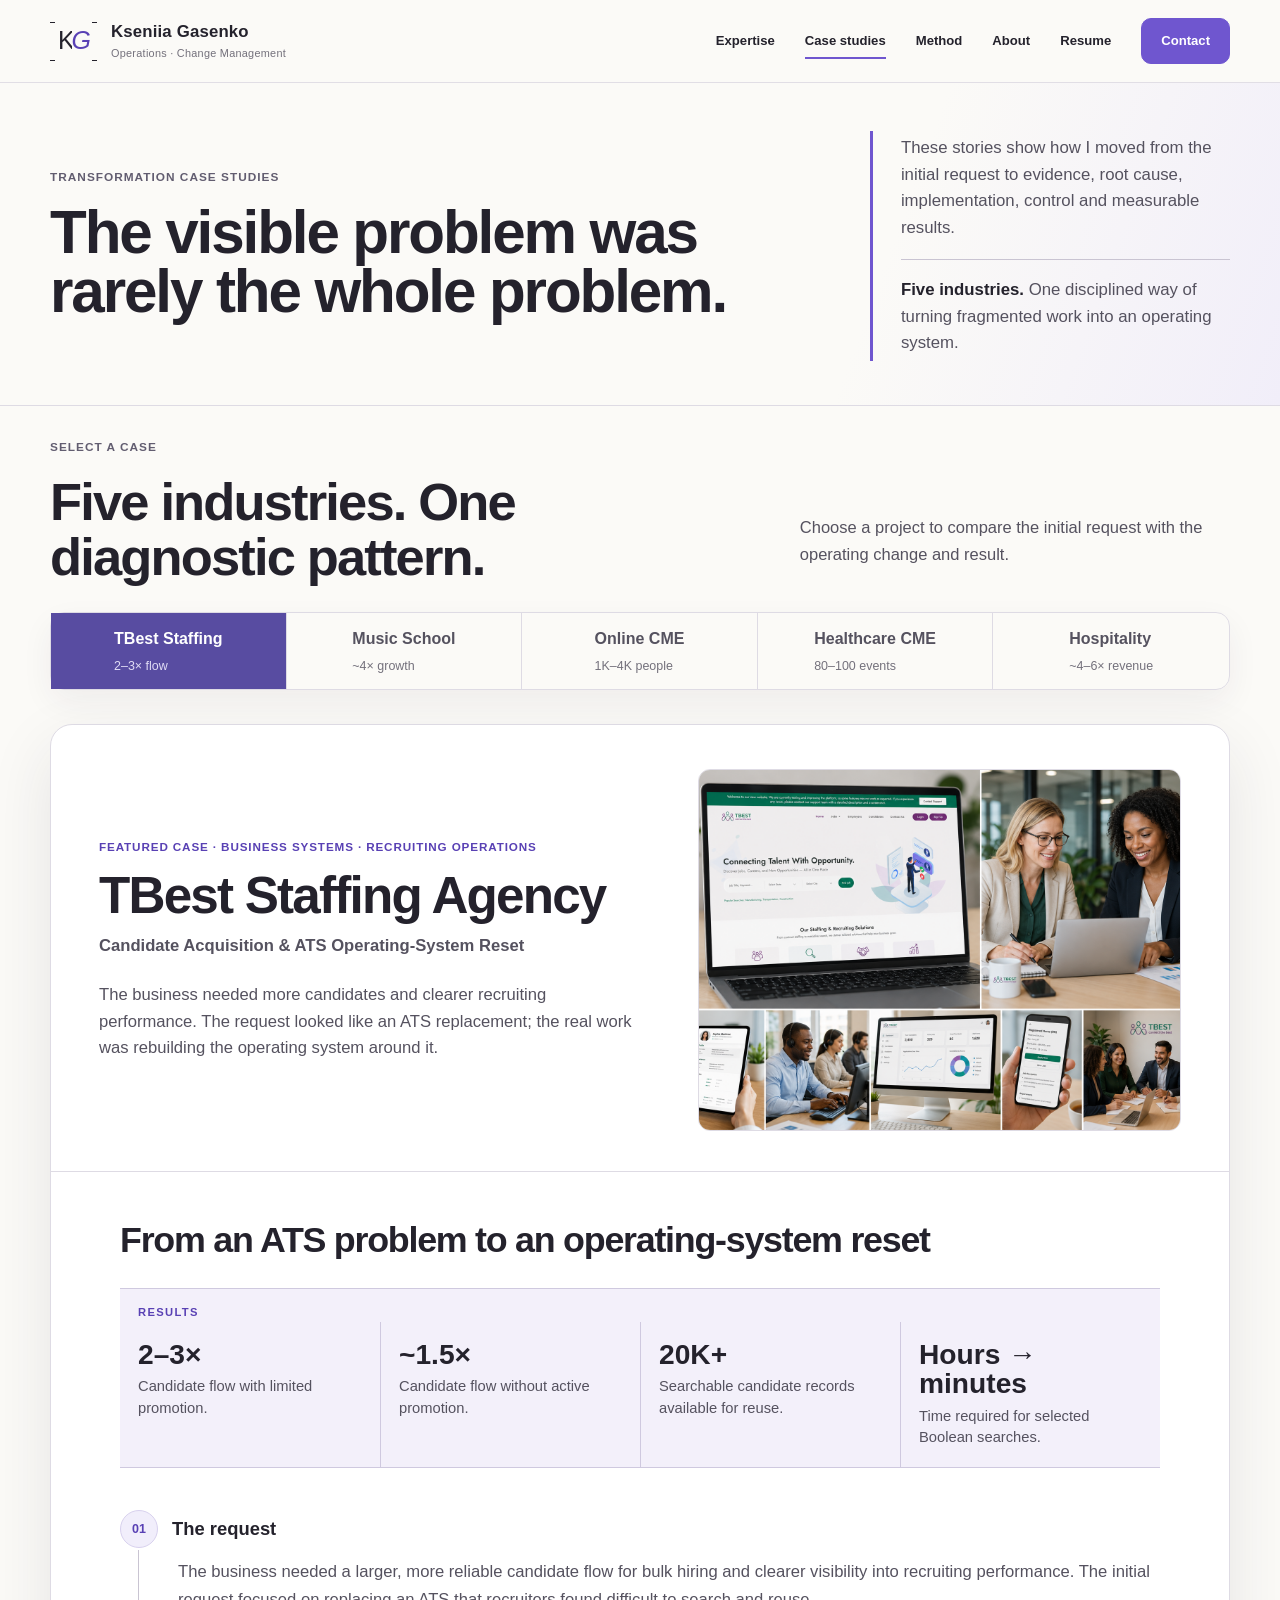
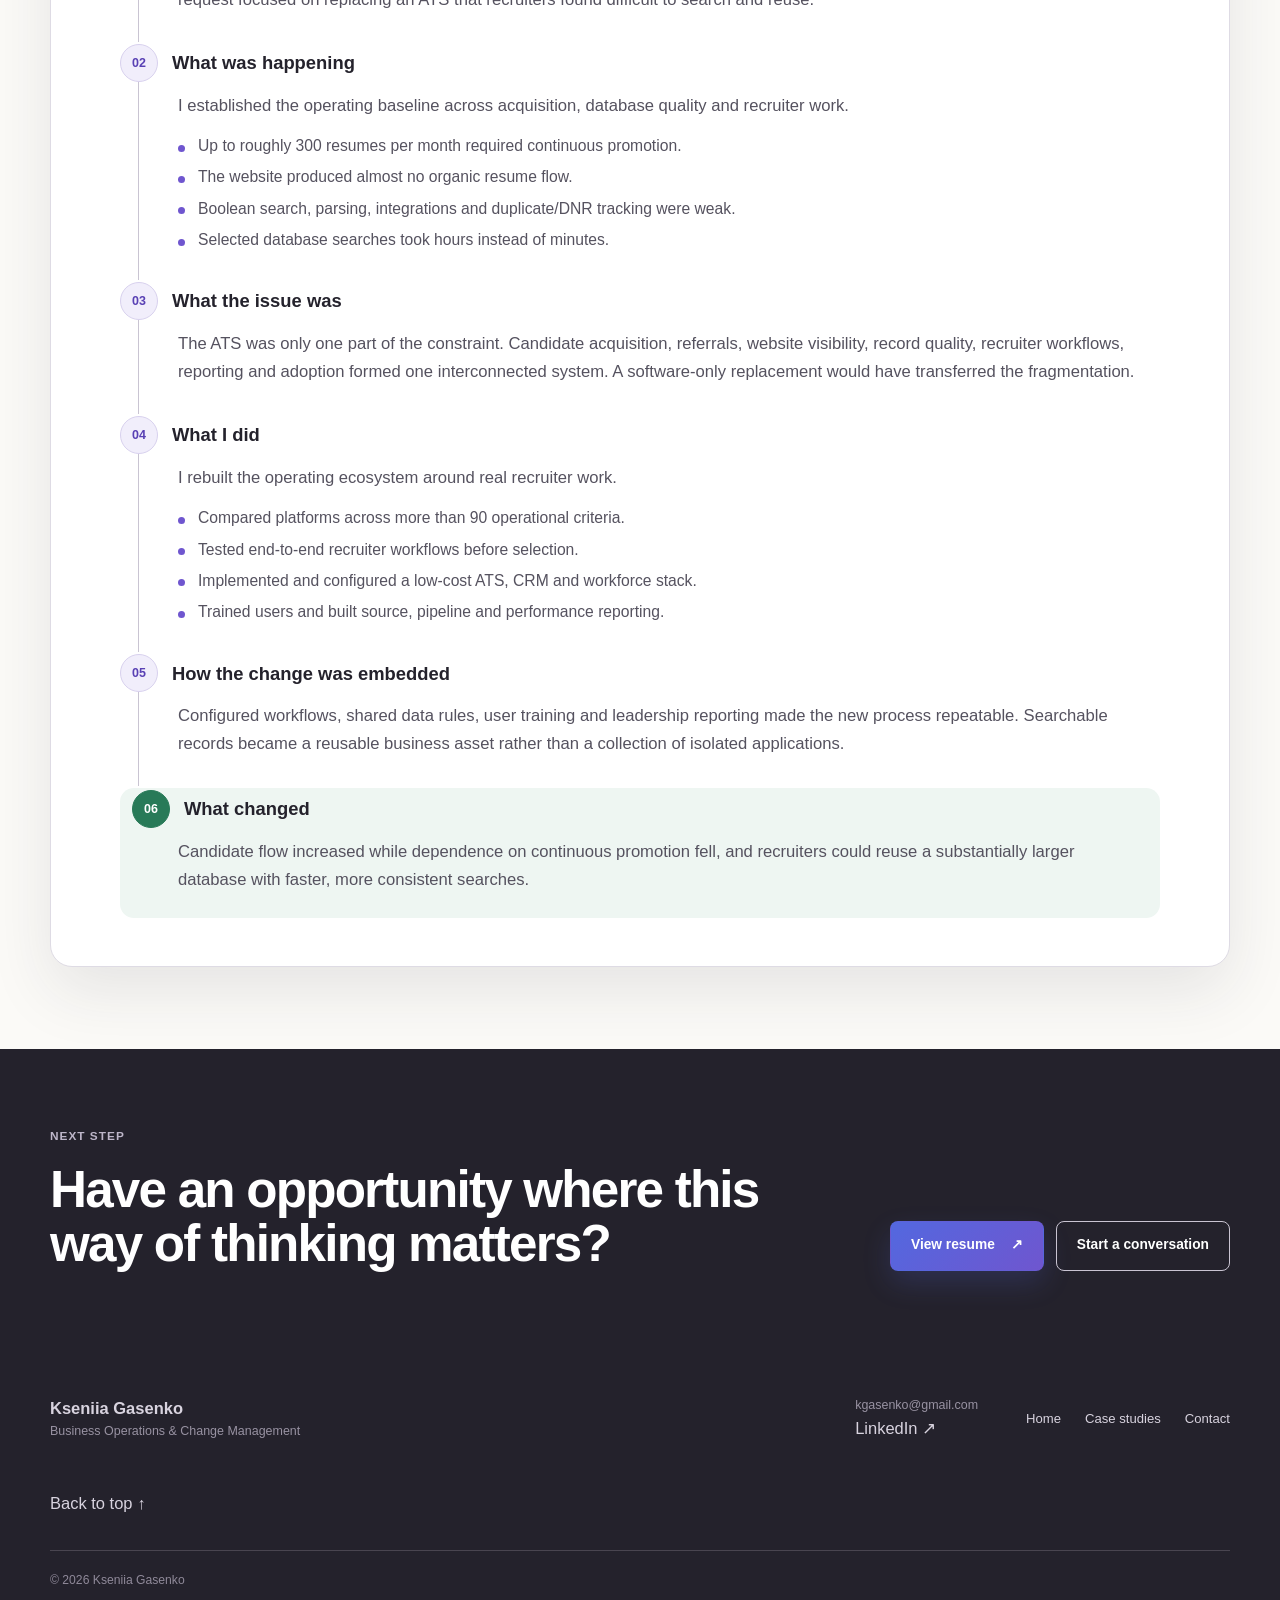
==== commit 84f6eaad: "Update case-studies.html" ====
--- a/case-studies.html
+++ b/case-studies.html
@@ -7,7 +7,7 @@
   <meta property="og:title" content="Transformation Case Studies | Kseniia Gasenko"><meta property="og:description" content="Five transformations showing the request, evidence, root cause, implemented change and measured result."><meta property="og:type" content="website"><meta property="og:image" content="assets/images/projects/music-school.png">
   <link rel="canonical" href="https://kgasenko-lab.github.io/kgasenko-portfolio/case-studies.html">
   <title>Transformation Case Studies | Kseniia Gasenko</title>
-  <link rel="stylesheet" href="css/style.css?v=20260823-14"><link rel="stylesheet" href="css/case-studies.css?v=20260823-13">
+  <link rel="stylesheet" href="css/style.css?v=20260823-15"><link rel="stylesheet" href="css/case-studies.css?v=20260823-13">
 </head>
 <body class="cases-page">
   <a class="skip-link" href="#main-content">Skip to main content</a>
@@ -58,7 +58,7 @@
 
     <section class="cases-cta"><div class="container"><div><p class="eyebrow">Next step</p><h2>Have an opportunity where this way of thinking matters?</h2></div><div><a class="button button-primary" href="assets/documents/Kseniia_Gasenko_Change_Transformation_Resume.pdf" target="_blank" rel="noopener noreferrer">View resume <span aria-hidden="true">↗</span></a><a class="button button-secondary" href="index.html#contact">Start a conversation</a></div></div></section>
   </main>
-  <footer class="site-footer"><div class="container footer-grid"><div><strong>Kseniia Gasenko</strong><span>Business Operations & Change Management</span></div><nav aria-label="Footer navigation"><a href="index.html">Home</a><a href="#cases">Case studies</a><a href="index.html#contact">Contact</a></nav><a href="#top">Back to top ↑</a></div><div class="container footer-bottom">© <span id="year">2026</span> Kseniia Gasenko</div></footer>
+  <footer class="site-footer"><div class="container footer-grid"><div><strong>Kseniia Gasenko</strong><span>Business Operations & Change Management</span></div><div class="footer-contact" aria-label="Direct contact"><span class="footer-email" aria-label="Email: kgasenko at gmail dot com">kgasenko<span aria-hidden="true">@</span><span class="sr-only"> at </span>gmail.com</span><a href="https://www.linkedin.com/in/xenia-gasenko" target="_blank" rel="noopener noreferrer">LinkedIn ↗<span class="sr-only"> (opens in a new tab)</span></a></div><nav aria-label="Footer navigation"><a href="index.html">Home</a><a href="#cases">Case studies</a><a href="index.html#contact">Contact</a></nav><a href="#top">Back to top ↑</a></div><div class="container footer-bottom">© <span id="year">2026</span> Kseniia Gasenko</div></footer>
   <script src="js/main.js?v=20260823-8"></script>
 </body>
 </html>
